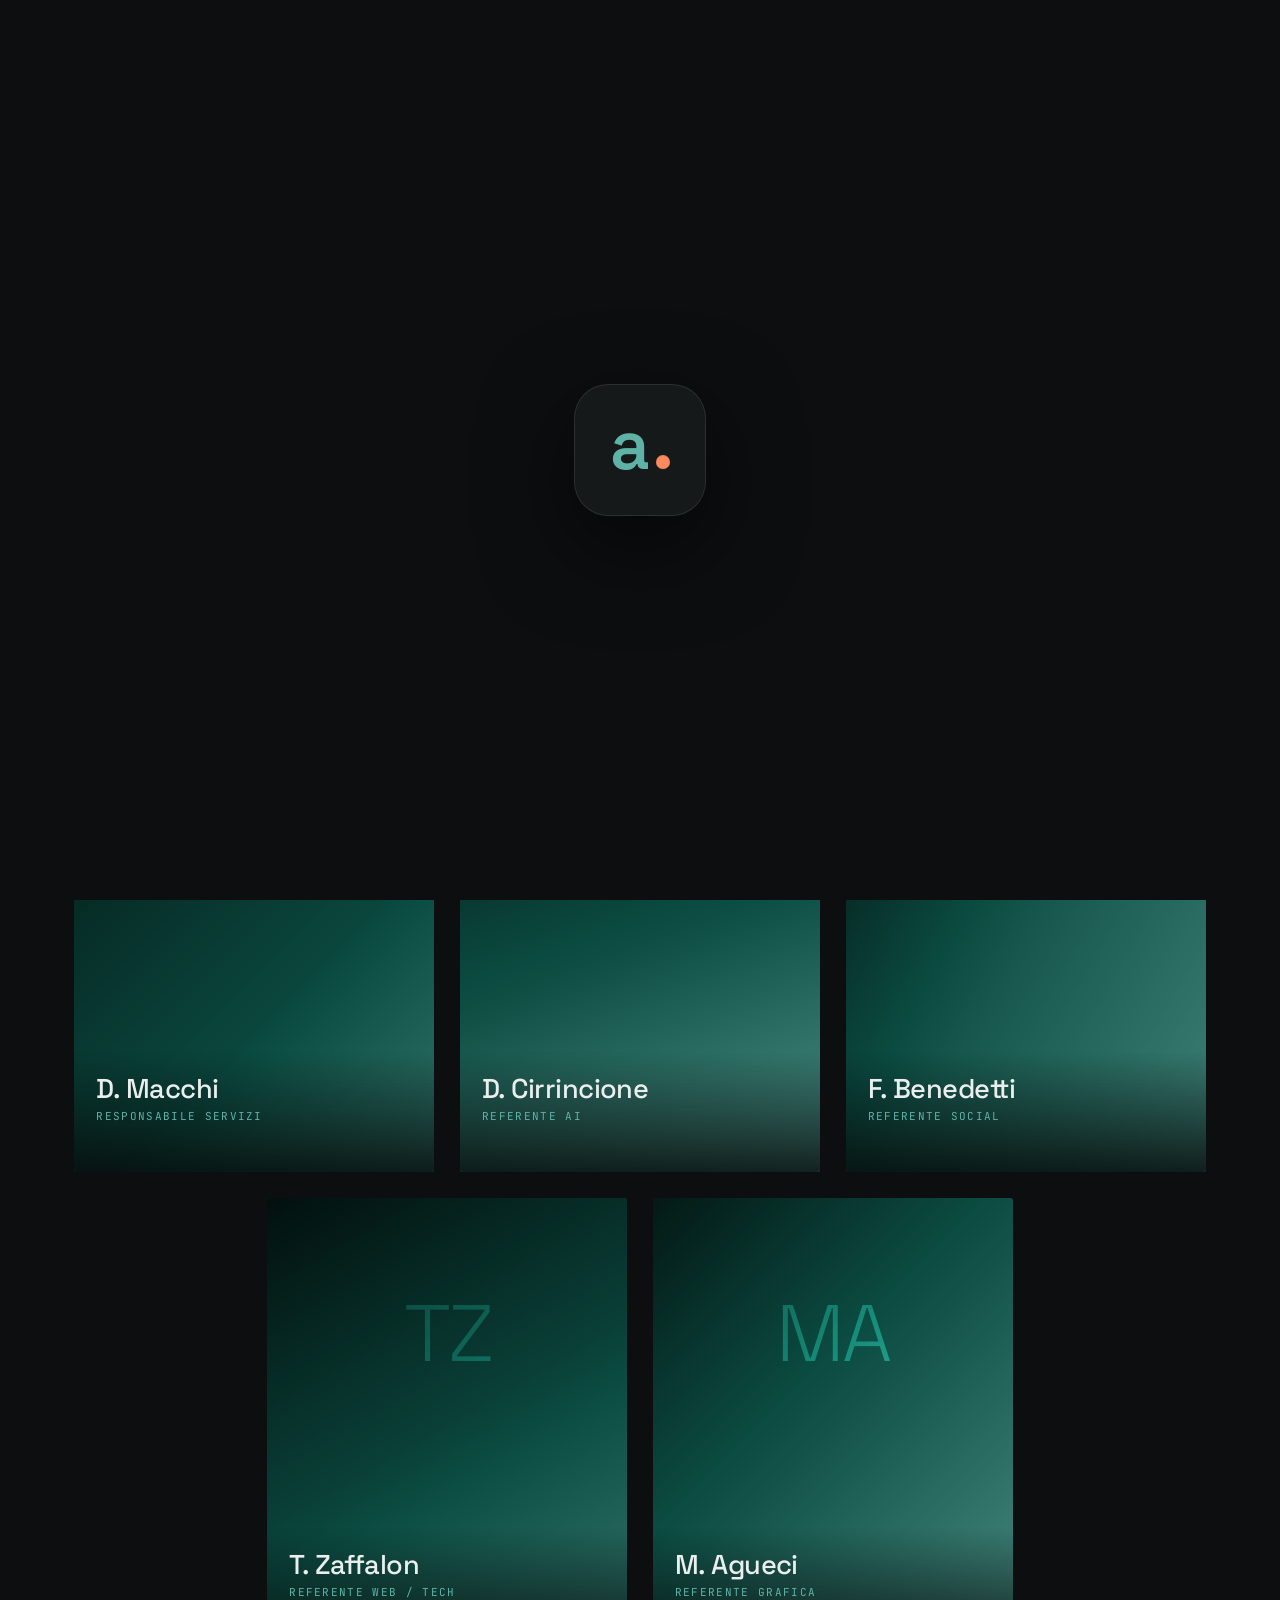
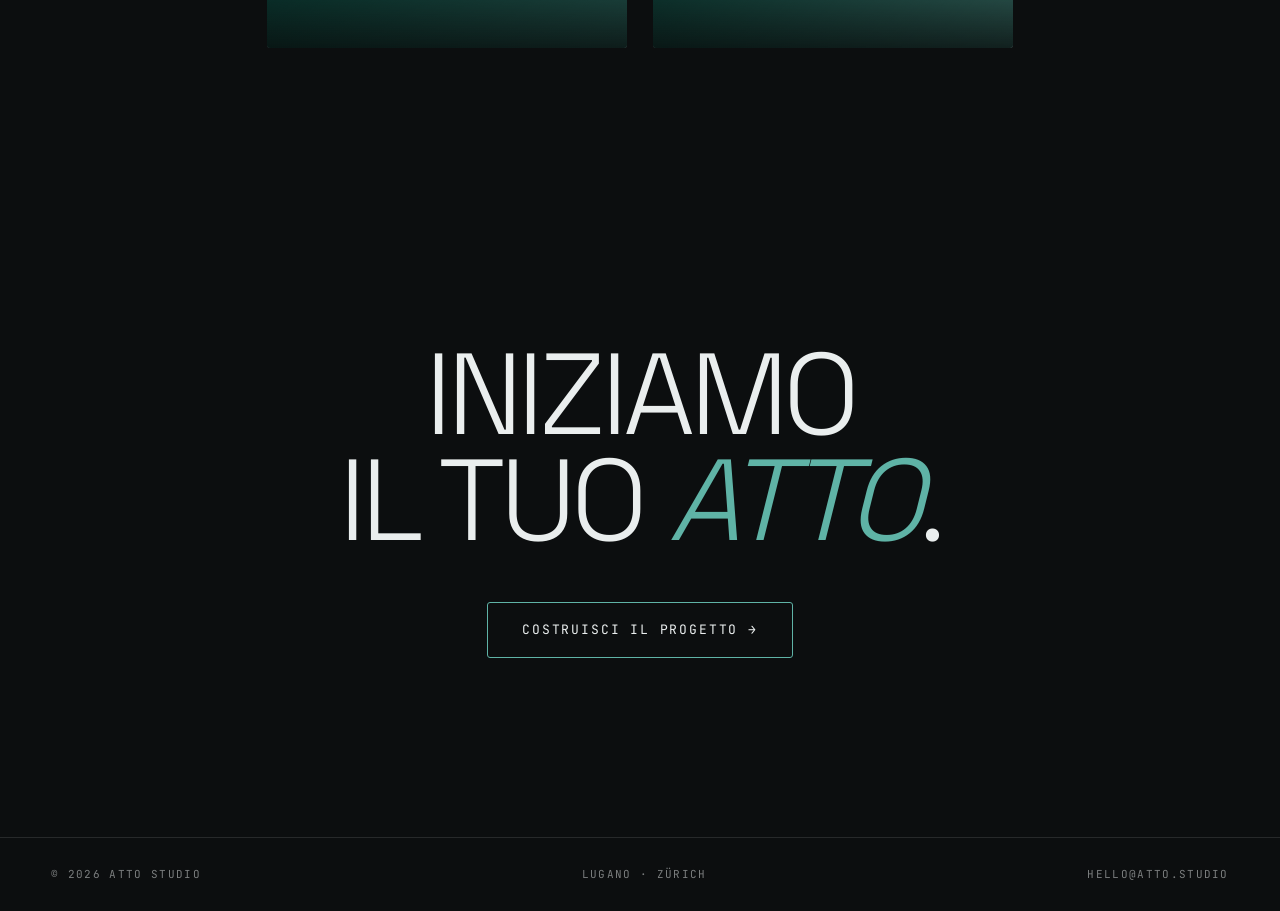
==== about.html @ 0c35d978 "atto." ====
<!DOCTYPE html>
<html lang="it">
<head>
<meta charset="UTF-8" />
<meta name="viewport" content="width=device-width, initial-scale=1.0" />
<title>Atto — Studio</title>
<meta name="description" content="Un piccolo collettivo creativo in Svizzera. Conosci il team." />
<link rel="preconnect" href="https://fonts.googleapis.com" />
<link rel="preconnect" href="https://fonts.gstatic.com" crossorigin />
<link href="https://fonts.googleapis.com/css2?family=Space+Grotesk:wght@300..700&family=JetBrains+Mono:wght@400;500&display=swap" rel="stylesheet" />
<link rel="icon" type="image/svg+xml" href="favicon.svg" />
<link rel="apple-touch-icon" href="favicon.svg" />
<meta property="og:type" content="website" />
<meta property="og:site_name" content="Atto" />
<meta property="og:locale" content="it_CH" />
<meta property="og:title" content="Atto — Studio" />
<meta property="og:description" content="Un piccolo collettivo creativo in Svizzera. Conosci il team." />
<meta property="og:image" content="og-cover.jpg" />
<meta name="twitter:card" content="summary_large_image" />
<meta name="twitter:title" content="Atto — Studio" />
<meta name="twitter:description" content="Un piccolo collettivo creativo in Svizzera. Conosci il team." />
<meta name="twitter:image" content="og-cover.jpg" />
<link rel="stylesheet" href="style.css" />
</head>
<body data-bg="orbs">
<canvas id="aurora"></canvas>
<div class="veil"></div>
<div id="cursor"></div>
<div id="cursorDot"></div>

<div class="overlay" id="overlay" aria-hidden="true">
  <button class="overlay__close" id="menuClose" type="button" aria-label="Chiudi menu"></button>
  <nav class="overlay__nav">
    <a href="index.html" data-hot><span><i class="overlay__num">01</i><span data-i18n="cc.nav.home">Home</span></span></a>
    <a href="work.html" data-hot><span><i class="overlay__num">02</i><span data-i18n="nav.work">Lavori</span></span></a>
    <a href="about.html" aria-current="page" data-hot><span><i class="overlay__num">03</i><span data-i18n="cc.nav.studio">Studio</span></span></a>
    <a href="contact.html" data-hot><span><i class="overlay__num">04</i><span data-i18n="nav.contact">Contatti</span></span></a>
  </nav>
  <a class="overlay__start" href="start.html" data-hot>
    <span class="overlay__start__txt"><i class="overlay__start__k" data-i18n="nav.start">Inizia</i><i class="overlay__start__d" data-i18n="cc.lead.build">Costruisci il progetto</i></span>
    <span class="overlay__start__arrow" aria-hidden="true">→</span>
  </a>
  <div class="overlay__foot">
    <div class="overlay__meta"><span>hello@atto.studio</span><span>Lugano · Zürich</span><span>© <span id="year"></span> Atto</span></div>
    <div class="overlay__lang" role="group" aria-label="Language">
      <button type="button" data-lang="it">IT</button>
      <button type="button" data-lang="en">EN</button>
      <button type="button" data-lang="de">DE</button>
      <button type="button" data-lang="fr">FR</button>
    </div>
  </div>
</div>

<div class="wrap">
  <header class="bar">
    <a href="index.html" class="brand">atto<i></i></a>
    <div class="bar__right">
      <div class="bar__lang" role="group" aria-label="Language">
        <button type="button" data-lang="it">IT</button><button type="button" data-lang="en">EN</button><button type="button" data-lang="de">DE</button><button type="button" data-lang="fr">FR</button>
      </div>
      <a class="bar__cta" href="start.html" data-hot><span data-i18n="nav.start">Inizia</span></a>
      <button class="menu-btn" id="menuBtn" data-hot aria-label="Apri menu" aria-controls="overlay" aria-expanded="false"><span></span><span></span></button>
    </div>
  </header>

  <section class="phero">
    <p class="phero__tag"><span data-i18n="cc.about.tag">Lo studio</span></p>
    <h1 class="phero__title" data-i18n-html="cc.about.title"></h1>
    <p class="phero__sub" data-i18n="about.body"></p>
  </section>

  <section class="team" id="teamGrid"></section>

  <section class="cta">
    <h2><span data-i18n="cc.cta.1">Iniziamo</span><br><span data-i18n-html="cc.cta.2"></span></h2>
    <a class="cta__btn" href="start.html" data-hot><span data-i18n="cc.cta.btn">Costruisci il progetto →</span></a>
  </section>

  <footer class="foot">
    <span>© <span id="year"></span> Atto Studio</span>
    <span>Lugano · Zürich</span>
    <span>hello@atto.studio</span>
  </footer>
</div>

<script src="js/data.js"></script>
<script src="js/i18n.js"></script>
<script src="app.js"></script>
</body>
</html>
---- style.css ----
/* ===================================================================
   ATTO — concept shared stylesheet (motion direction, multi-page)
   Dark warm near-black + light pink brand. Used by every concept page.
   =================================================================== */
:root{
  --bg:#0c0e0f;            /* cool near-black */
  --ink:#EAEEEE;           /* cool off-white */
  --muted:rgba(234,238,238,.50);
  --line:rgba(234,238,238,.12);
  --pink:#5FB3A6;          /* refined petrol/teal accent (signature "Atto Green") */
  --pink-deep:#2F7E72;
  --pink-soft:rgba(95,179,166,.13);
  --spark:#FF8A5E;         /* warm "live/action" spark — used sparingly */
  --spark-soft:rgba(255,138,94,.16);
  --ff:"Space Grotesk",system-ui,sans-serif;
  --mono:"JetBrains Mono",ui-monospace,monospace;
  --ease:cubic-bezier(.16,1,.3,1);
}
*{margin:0;padding:0;box-sizing:border-box}
html{scroll-behavior:smooth}
/* hide the browser scrollbar across the whole site (scroll still works) */
html{scrollbar-width:none;-ms-overflow-style:none}
html::-webkit-scrollbar,body::-webkit-scrollbar{width:0;height:0;display:none}
body{
  background:var(--bg);color:var(--ink);font-family:var(--ff);
  /* clip (not hidden): hidden forces overflow-y:auto, which makes body the
     scroll container and silently breaks scroll-snap on html. */
  overflow-x:clip;line-height:1.1;
  -webkit-font-smoothing:antialiased;cursor:none;
}
a{color:inherit;text-decoration:none}
@media (pointer:coarse){body{cursor:auto}}
.hidden{display:none!important}

/* ---- signature interactive background canvas ---- */
#aurora{position:fixed;inset:0;z-index:0;width:100%;height:100%;
  filter:saturate(122%);opacity:.92}
.veil{position:fixed;inset:0;z-index:1;pointer-events:none;
  background:radial-gradient(120% 90% at 50% 40%,transparent 40%,rgba(12,14,15,.55) 100%)}
body::after{content:"";position:fixed;inset:0;z-index:2;pointer-events:none;
  opacity:.05;mix-blend-mode:overlay;
  background-image:url("data:image/svg+xml,%3Csvg xmlns='http://www.w3.org/2000/svg' width='160' height='160'%3E%3Cfilter id='n'%3E%3CfeTurbulence type='fractalNoise' baseFrequency='.9' numOctaves='2'/%3E%3C/filter%3E%3Crect width='100%25' height='100%25' filter='url(%23n)'/%3E%3C/svg%3E")}

/* ---- gooey custom cursor ---- */
#cursor{position:fixed;top:0;left:0;z-index:90;pointer-events:none;
  width:14px;height:14px;margin:-7px 0 0 -7px;border-radius:50%;
  background:var(--pink);mix-blend-mode:screen;
  transition:width .35s var(--ease),height .35s var(--ease),background .35s,opacity .3s}
#cursor.is-hot{width:64px;height:64px;margin:-32px 0 0 -32px;background:var(--pink-soft);
  border:1px solid var(--pink)}
#cursorDot{position:fixed;top:0;left:0;z-index:91;pointer-events:none;
  width:5px;height:5px;margin:-2.5px 0 0 -2.5px;border-radius:50%;background:var(--ink)}
@media (pointer:coarse){#cursor,#cursorDot{display:none}}

/* ---- shell ---- */
.wrap{position:relative;z-index:3}
.bar{position:fixed;top:0;left:0;right:0;z-index:70;display:flex;
  justify-content:space-between;align-items:center;
  padding:22px clamp(20px,4vw,52px)}
.brand{font-weight:600;letter-spacing:-.04em;font-size:20px;display:flex;align-items:flex-end;gap:0;color:var(--ink)}
.brand i{width:7px;height:7px;margin-left:4px;margin-bottom:4px;border-radius:50%;background:var(--spark);display:inline-block;
  box-shadow:0 0 0 0 var(--spark-soft);animation:pulse 2.4s var(--ease) infinite}
@keyframes pulse{0%,100%{transform:scale(1);opacity:1;box-shadow:0 0 0 0 var(--spark-soft)}50%{transform:scale(1.5);opacity:.65;box-shadow:0 0 0 6px transparent}}
/* ---- header right cluster (lang + start CTA + menu) ---- */
.bar__right{display:flex;align-items:center;gap:clamp(12px,2vw,22px)}
.bar__lang{display:flex;gap:2px;font-family:var(--mono);font-size:11px;letter-spacing:.06em}
.bar__lang button{cursor:none;border:0;background:none;color:var(--muted);padding:4px 5px;transition:color .3s var(--ease)}
.bar__lang button:hover{color:var(--ink)}
.bar__lang button[aria-current="true"]{color:var(--pink)}
.bar__cta{position:relative;overflow:hidden;font-family:var(--mono);font-size:12px;letter-spacing:.12em;
  text-transform:uppercase;font-weight:500;padding:11px 20px;border-radius:100px;background:var(--pink);color:#06120f;
  display:inline-flex;align-items:center;gap:8px;cursor:none;animation:ctaGlow 2.8s var(--ease) infinite}
.bar__cta::after{content:"→";transition:transform .4s var(--ease)}
.bar__cta:hover::after{transform:translateX(4px)}
.bar__cta::before{content:"";position:absolute;inset:0;
  background:linear-gradient(110deg,transparent 18%,rgba(255,255,255,.55) 50%,transparent 82%);
  transform:translateX(-130%);animation:ctaShine 3.6s var(--ease) infinite}
.bar__cta>span{position:relative;z-index:1}
@keyframes ctaGlow{0%,100%{box-shadow:0 0 0 0 rgba(95,179,166,.0)}50%{box-shadow:0 0 26px 2px rgba(95,179,166,.55)}}
@keyframes ctaShine{0%{transform:translateX(-130%)}58%,100%{transform:translateX(230%)}}
body.nav-open .bar__lang,body.nav-open .bar__cta{opacity:0;pointer-events:none;transition:opacity .3s var(--ease)}
@media(max-width:600px){.bar__lang{display:none}.bar__cta{padding:9px 15px;font-size:11px}}

/* ---- menu button (hamburger → X) ---- */
.menu-btn{position:relative;width:46px;height:16px;border:0;background:none;padding:0;cursor:none;
  display:flex;flex-direction:column;justify-content:space-between}
.menu-btn span{display:block;height:1.6px;background:var(--ink);
  transition:transform .55s var(--ease),width .55s var(--ease)}
.menu-btn span:nth-child(1){width:100%}
.menu-btn span:nth-child(2){width:62%;align-self:flex-end}
body.nav-open .menu-btn span:nth-child(1){transform:translateY(7.2px) rotate(45deg)}
body.nav-open .menu-btn span:nth-child(2){width:100%;transform:translateY(-7.2px) rotate(-45deg)}

/* ---- fullscreen overlay menu ---- */
.overlay{position:fixed;inset:0;z-index:60;pointer-events:none;
  background:rgba(10,9,11,.86);backdrop-filter:blur(22px) saturate(135%);
  -webkit-backdrop-filter:blur(22px) saturate(135%);
  display:flex;flex-direction:column;justify-content:center;
  padding:0 clamp(20px,6vw,92px);
  clip-path:circle(0% at calc(100% - 52px) 38px);
  transition:clip-path .85s var(--ease)}
body.nav-open .overlay{clip-path:circle(150% at calc(100% - 52px) 38px);pointer-events:auto}
/* close X (croce) top-right */
.overlay__close{position:absolute;top:30px;right:clamp(20px,4vw,52px);z-index:5;
  width:54px;height:54px;border-radius:50%;border:1px solid var(--line);background:none;
  cursor:none;display:flex;align-items:center;justify-content:center;
  opacity:0;transform:scale(.6) rotate(-40deg);
  transition:opacity .5s .25s var(--ease),transform .6s .25s var(--ease),border-color .35s,background .35s}
body.nav-open .overlay__close{opacity:1;transform:none}
.overlay__close:hover{border-color:var(--pink);background:var(--pink-soft)}
.overlay__close::before,.overlay__close::after{content:"";position:absolute;width:20px;height:1.6px;
  background:var(--ink);transition:background .35s}
.overlay__close::before{transform:rotate(45deg)}
.overlay__close::after{transform:rotate(-45deg)}
.overlay__close:hover::before,.overlay__close:hover::after{background:var(--pink)}
.overlay__nav{display:flex;flex-direction:column;gap:clamp(2px,1vw,8px)}
.overlay__nav a{position:relative;display:block;width:max-content;overflow:hidden;
  font-weight:300;letter-spacing:-.045em;line-height:1.04;text-transform:uppercase;
  font-size:clamp(2.2rem,8vw,6rem)}
.overlay__nav a>span{display:inline-block;transform:translateY(112%);
  transition:transform .7s var(--ease),color .35s var(--ease)}
body.nav-open .overlay__nav a>span{transform:translateY(0)}
.overlay__nav a:nth-child(1)>span{transition-delay:.14s}
.overlay__nav a:nth-child(2)>span{transition-delay:.20s}
.overlay__nav a:nth-child(3)>span{transition-delay:.26s}
.overlay__nav a:nth-child(4)>span{transition-delay:.32s}
.overlay__nav a:nth-child(5)>span{transition-delay:.38s}
.overlay__nav a::after{content:"";position:absolute;left:0;bottom:.14em;height:3px;width:0;
  background:var(--pink);transition:width .5s var(--ease)}
.overlay__nav a:hover>span,.overlay__nav a[aria-current="page"]>span{color:var(--pink)}
.overlay__nav a:hover::after,.overlay__nav a[aria-current="page"]::after{width:100%}
/* start CTA set apart from the nav column — framed, spark-accented box */
.overlay__start{display:inline-flex;align-items:center;justify-content:space-between;gap:clamp(24px,5vw,64px);
  width:max-content;max-width:min(440px,82vw);margin-top:clamp(28px,4.5vw,52px);
  padding:clamp(15px,1.9vw,21px) clamp(20px,2.6vw,30px);
  border:1px solid var(--spark);border-radius:4px;background:var(--spark-soft);cursor:none;
  opacity:0;transform:translateY(16px);
  transition:opacity .6s .46s var(--ease),transform .6s .46s var(--ease),background .35s var(--ease),box-shadow .35s var(--ease)}
body.nav-open .overlay__start{opacity:1;transform:none}
.overlay__start:hover{background:var(--spark);box-shadow:0 16px 42px rgba(255,138,94,.32)}
.overlay__start__txt{display:flex;flex-direction:column;gap:5px;text-align:left}
.overlay__start__k{font-style:normal;font-family:var(--mono);font-size:clamp(1.15rem,2.6vw,1.6rem);
  font-weight:600;letter-spacing:.05em;text-transform:uppercase;color:var(--spark);transition:color .35s var(--ease)}
.overlay__start__d{font-style:normal;font-family:var(--mono);font-size:11px;letter-spacing:.14em;
  text-transform:uppercase;color:var(--muted);transition:color .35s var(--ease)}
.overlay__start__arrow{font-size:clamp(1.5rem,3.2vw,2.1rem);line-height:1;color:var(--spark);transition:color .35s var(--ease),transform .4s var(--ease)}
.overlay__start:hover .overlay__start__k,.overlay__start:hover .overlay__start__d,.overlay__start:hover .overlay__start__arrow{color:#0c0e0f}
.overlay__start:hover .overlay__start__arrow{transform:translateX(7px)}
.overlay__num{font-family:var(--mono);font-size:11px;letter-spacing:.16em;color:var(--pink);
  vertical-align:super;margin-right:.4em}
.overlay__foot{position:absolute;bottom:34px;left:clamp(20px,6vw,92px);right:clamp(20px,6vw,92px);
  display:flex;justify-content:space-between;align-items:flex-end;flex-wrap:wrap;gap:18px;
  opacity:0;transition:opacity .5s .35s var(--ease)}
body.nav-open .overlay__foot{opacity:1}
.overlay__meta{display:flex;gap:22px;flex-wrap:wrap;
  font-family:var(--mono);font-size:11px;letter-spacing:.14em;text-transform:uppercase;color:var(--muted)}
/* language switcher */
.overlay__lang{display:flex;gap:6px;font-family:var(--mono);font-size:12px;letter-spacing:.08em}
.overlay__lang button{cursor:none;border:1px solid var(--line);background:none;color:var(--muted);
  padding:8px 12px;border-radius:999px;text-transform:uppercase;
  transition:color .3s,border-color .3s,background .3s}
.overlay__lang button:hover{color:var(--ink);border-color:var(--pink)}
.overlay__lang button[aria-current="true"]{color:#06120f;background:var(--pink);border-color:var(--pink)}

/* ---- buttons ---- */
.btn{position:relative;overflow:hidden;display:inline-flex;align-items:center;gap:10px;cursor:none;
  padding:16px 28px;border-radius:999px;border:1px solid var(--pink);
  font-family:var(--mono);font-size:12px;letter-spacing:.14em;text-transform:uppercase}
.btn span{position:relative;z-index:2;transition:color .4s var(--ease)}
.btn::before{content:"";position:absolute;inset:0;background:var(--pink);
  transform:translateY(101%);transition:transform .5s var(--ease)}
.btn:hover::before{transform:translateY(0)}
.btn--fill{background:var(--pink);color:#06120f}
.btn--fill span{color:#06120f}
.btn--fill::before{background:#0c0e0f}
.btn--fill:hover span{color:var(--ink)}
.btn--ghost{color:var(--ink)}
.btn--ghost:hover span{color:#06120f}

/* ---- shared section tag + reveal ---- */
.tag{display:inline-block;font-family:var(--mono);font-size:12px;letter-spacing:.16em;
  text-transform:uppercase;color:var(--pink);margin-bottom:20px}
.reveal{opacity:0;transform:translateY(34px);
  transition:opacity .9s var(--ease),transform .9s var(--ease)}
.reveal.in{opacity:1;transform:none}

/* =====================  HOME  ===================== */
/* LEAD (minimal centred hero w/ floating photos) */
.lead{min-height:100svh;display:flex;flex-direction:column;align-items:center;justify-content:center;
  text-align:center;padding:0 24px;position:relative;overflow:hidden}
.lead__photos{position:absolute;inset:0;z-index:0;pointer-events:none}
.ph{position:absolute;left:var(--x);top:var(--y);width:var(--w);aspect-ratio:3/4;
  transform:translate(-50%,-50%) rotate(var(--r));border-radius:7px;overflow:hidden;
  background-size:cover;background-position:center;
  filter:grayscale(1) brightness(.92) contrast(1.02);
  box-shadow:0 36px 90px rgba(0,0,0,.55);will-change:transform;
  opacity:0;animation:phIn 1.3s var(--ease) var(--d,.2s) forwards}
.ph::after{content:"";position:absolute;inset:0;mix-blend-mode:color;
  background:linear-gradient(140deg,var(--pink-deep),var(--pink));opacity:.55}
.ph::before{content:"";position:absolute;inset:0;z-index:1;
  background:linear-gradient(to top,rgba(6,9,9,.5),transparent 60%)}
@keyframes phIn{to{opacity:1}}
.lead__inner{position:relative;z-index:2;display:flex;flex-direction:column;align-items:center}
.lead__mark{font-weight:300;letter-spacing:-.06em;line-height:.84;text-transform:lowercase;
  font-size:clamp(5rem,24vw,22rem);animation:leadIn 1.2s var(--ease) both}
.lead__mark .dot{color:var(--spark)}
.lead__tag{margin-top:20px;max-width:32ch;color:var(--muted);font-weight:300;line-height:1.5;
  font-size:clamp(1rem,1.8vw,1.3rem);animation:fadeUp 1s var(--ease) .3s both}
.lead__tag b{color:var(--ink);font-weight:500}
.lead__btns{display:flex;flex-wrap:wrap;gap:14px;justify-content:center;margin-top:40px;
  animation:fadeUp 1s var(--ease) .46s both}
.lead__cue{position:absolute;bottom:30px;left:50%;width:1px;height:46px;background:var(--line);
  overflow:hidden;transform:translateX(-50%);z-index:2;animation:fadeUp 1s var(--ease) .7s both}
.lead__cue::after{content:"";position:absolute;inset:0;background:var(--pink);
  animation:cue 2.2s var(--ease) infinite}
@keyframes cue{0%{transform:translateY(-100%)}60%,100%{transform:translateY(100%)}}
@keyframes leadIn{from{opacity:0;transform:translateY(26px) scale(.95);filter:blur(10px)}
  to{opacity:1;transform:none;filter:none}}
@keyframes fadeUp{from{opacity:0;transform:translateY(22px)}to{opacity:1;transform:none}}
@media(max-width:680px){.lead__photos .ph:nth-child(n+4){display:none}
  .ph{opacity:.55;filter:grayscale(1) brightness(.5)}}

/* MANIFESTO (kinetic title section) */
.hero{min-height:100svh;display:flex;flex-direction:column;justify-content:center;
  padding:0 clamp(20px,4vw,52px);position:relative}
.hero__title{font-weight:300;letter-spacing:-.045em;line-height:.84;
  font-size:clamp(3.4rem,15.5vw,15rem);text-transform:uppercase}
.hero__title .ln{display:block;overflow:hidden;padding:.04em 0}
.hero__title .word{display:inline-block;transform:translateY(114%);
  animation:rise2 1.1s var(--ease) forwards;will-change:transform}
.hero__title .ln:nth-child(2) .word{animation-delay:.12s}
.hero__title .ln:nth-child(3) .word{animation-delay:.24s}
@keyframes rise2{to{transform:translateY(0)}}
.hero__title .ch{display:inline-block;--f:0;
  color:rgba(244,236,239,var(--f));
  -webkit-text-stroke-width:calc(1.7px - var(--f)*1.5px);
  -webkit-text-stroke-color:var(--ink);
  font-variation-settings:"wght" calc(300 + var(--f)*400);
  transform:translateY(calc(var(--f)*-12px)) scaleY(calc(1 + var(--f)*.16));
  transform-origin:bottom;
  transition:color .3s var(--ease),-webkit-text-stroke-width .3s var(--ease),
    font-variation-settings .3s var(--ease),transform .3s var(--ease)}
.hero__title .ch--accent{font-style:italic;color:var(--pink);
  -webkit-text-stroke-width:0;text-shadow:0 0 38px rgba(95,179,166,.45)}
.hero__sub{margin-top:38px;max-width:46ch;font-size:clamp(1rem,1.5vw,1.25rem);
  line-height:1.5;color:var(--muted);font-weight:300;
  animation:rise 1s var(--ease) .55s both}
.hero__sub b{color:var(--ink);font-weight:500}
@keyframes rise{from{opacity:0;transform:translateY(110%)}to{opacity:1;transform:translateY(0)}}

/* velocity marquee */
.strip{border-top:1px solid var(--line);border-bottom:1px solid var(--line);
  padding:26px 0;overflow:hidden;white-space:nowrap;position:relative;z-index:3}
.strip__track{display:inline-flex;gap:50px;font-weight:400;letter-spacing:-.03em;
  font-size:clamp(2rem,6vw,5rem);text-transform:uppercase;will-change:transform}
.strip__track span{display:inline-flex;align-items:center;gap:50px;color:var(--muted)}
.strip__track b{color:var(--ink);font-weight:500}
.strip__track em{color:var(--pink);font-style:normal}
.strip__track .dot{width:14px;height:14px;border-radius:50%;background:var(--pink)}

/* services list */
.svc{padding:clamp(70px,11vw,140px) clamp(20px,4vw,52px)}
.svc__head h2{font-weight:300;letter-spacing:-.04em;line-height:.96;
  font-size:clamp(2rem,5.5vw,4.4rem);margin-bottom:50px}
.svc__head h2 em{font-style:italic;color:var(--pink)}
.svc__list{list-style:none}
.svc__row{position:relative;display:grid;grid-template-columns:58px 1fr auto;align-items:baseline;
  gap:24px;padding:26px 4px;border-top:1px solid var(--line);overflow:hidden;
  transition:padding-left .5s var(--ease)}
.svc__list .svc__row:last-child{border-bottom:1px solid var(--line)}
.svc__row::before{content:"";position:absolute;inset:0;width:0;background:var(--pink-soft);
  transition:width .5s var(--ease);z-index:-1}
.svc__row:hover{padding-left:24px}
.svc__row:hover::before{width:100%}
.svc__no{font-family:var(--mono);font-size:12px;color:var(--muted)}
.svc__name{font-weight:400;letter-spacing:-.02em;font-size:clamp(1.3rem,3vw,2.2rem);
  transition:color .4s var(--ease)}
.svc__row:hover .svc__name{color:var(--pink)}
.svc__desc{font-family:var(--mono);font-size:12px;letter-spacing:.04em;color:var(--muted);
  text-align:right;max-width:26ch}

/* studio note */
.studio{padding:clamp(60px,9vw,120px) clamp(20px,4vw,52px);
  display:grid;grid-template-columns:1.2fr 1fr;gap:clamp(28px,5vw,90px);align-items:center}
.studio__txt p{font-weight:300;letter-spacing:-.02em;line-height:1.3;
  font-size:clamp(1.5rem,3.4vw,2.6rem)}
.studio__txt p em{font-style:italic;color:var(--pink)}
.studio__meta{font-family:var(--mono);font-size:12px;letter-spacing:.08em;text-transform:uppercase;
  color:var(--muted);display:flex;flex-direction:column;gap:0}
.studio__meta div{display:flex;justify-content:space-between;gap:16px;
  border-bottom:1px solid var(--line);padding:14px 0}
.studio__meta div:first-child{border-top:1px solid var(--line)}
.studio__meta b{color:var(--ink);font-weight:500}
@media(max-width:760px){.studio{grid-template-columns:1fr}
  .svc__row{grid-template-columns:36px 1fr;gap:14px}.svc__desc{display:none}}

/* CTA + footer */
.cta{padding:clamp(90px,14vw,180px) clamp(20px,4vw,52px);text-align:center;position:relative;z-index:3}
.cta h2{font-weight:300;letter-spacing:-.045em;line-height:.92;
  font-size:clamp(2.6rem,9vw,8rem);text-transform:uppercase}
.cta h2 em{font-style:italic;color:var(--pink)}
.cta__btn{display:inline-flex;align-items:center;gap:16px;margin-top:48px;
  padding:20px 34px;border-radius:999px;border:1px solid var(--pink);
  font-family:var(--mono);font-size:13px;letter-spacing:.14em;text-transform:uppercase;
  position:relative;overflow:hidden;color:var(--ink)}
.cta__btn span{position:relative;z-index:2;transition:color .4s var(--ease)}
.cta__btn::before{content:"";position:absolute;inset:0;background:var(--pink);
  transform:translateY(101%);transition:transform .5s var(--ease)}
.cta__btn:hover::before{transform:translateY(0)}
.cta__btn:hover span{color:#06120f}
.foot{display:flex;justify-content:space-between;flex-wrap:wrap;gap:14px;
  padding:30px clamp(20px,4vw,52px);border-top:1px solid var(--line);
  font-family:var(--mono);font-size:11px;letter-spacing:.12em;text-transform:uppercase;color:var(--muted);position:relative;z-index:3}

/* =====================  INNER PAGE HERO  ===================== */
.phero{min-height:78svh;display:flex;flex-direction:column;justify-content:center;
  padding:140px clamp(20px,4vw,52px) 70px;position:relative}
.phero__tag{font-family:var(--mono);font-size:12px;letter-spacing:.18em;text-transform:uppercase;
  color:var(--pink);margin-bottom:24px;overflow:hidden}
.phero__tag span{display:inline-block;transform:translateY(110%);animation:rise2 1s var(--ease) .1s forwards}
.phero__title{font-weight:300;letter-spacing:-.045em;line-height:.86;
  font-size:clamp(3rem,11vw,11rem);text-transform:uppercase;
  animation:fadeUp 1.1s var(--ease) .22s both}
.phero__title .ln{display:block;overflow:hidden;padding:.03em 0}
.phero__title .word{display:inline-block;transform:translateY(114%);
  animation:rise2 1.1s var(--ease) forwards}
.phero__title .ln:nth-child(2) .word{animation-delay:.12s}
.phero__title em{font-style:italic;color:var(--pink)}
.phero__sub{margin-top:36px;max-width:54ch;font-size:clamp(1rem,1.6vw,1.3rem);
  line-height:1.55;color:var(--muted);font-weight:300;animation:fadeUp 1s var(--ease) .5s both}
.phero__sub b{color:var(--ink);font-weight:500}

/* =====================  WORK GRID  ===================== */
.work{padding:20px clamp(20px,4vw,52px) clamp(60px,9vw,120px)}
.grid{display:grid;grid-template-columns:repeat(12,1fr);gap:clamp(14px,1.6vw,26px)}
.card{position:relative;overflow:hidden;border-radius:4px;display:block;
  background:#16131a;aspect-ratio:4/5;grid-column:span 4;
  transform:translateY(40px);opacity:0;transition:transform .9s var(--ease),opacity .9s var(--ease)}
.card.in{transform:none;opacity:1}
.card--wide{grid-column:span 8;aspect-ratio:16/10}
.card--tall{grid-column:span 4;aspect-ratio:3/4}
.card--half{grid-column:span 6;aspect-ratio:16/11}
.card__img{position:absolute;inset:0;background-size:cover;background-position:center;
  transform:scale(1.02);transition:transform 1.1s var(--ease),filter 1.1s var(--ease);
  filter:grayscale(1) contrast(1.05) brightness(.62)}
.card__wash{position:absolute;inset:0;mix-blend-mode:color;
  background:linear-gradient(130deg,var(--pink-deep),var(--pink));
  opacity:.85;transition:opacity 1s var(--ease)}
.card:hover .card__img{transform:scale(1.06);filter:grayscale(.1) contrast(1.06) brightness(.92)}
.card:hover .card__wash{opacity:.22}
.card__sweep{position:absolute;inset:0;background:var(--pink);
  transform:translateY(101%);transition:transform .6s var(--ease);z-index:2;mix-blend-mode:screen;opacity:.18}
.card:hover .card__sweep{transform:translateY(0)}
.card__meta{position:absolute;left:0;right:0;bottom:0;z-index:3;
  padding:22px 24px;display:flex;justify-content:space-between;align-items:flex-end;
  background:linear-gradient(transparent,rgba(6,9,9,.78))}
.card__name{font-weight:500;letter-spacing:-.02em;font-size:clamp(1.1rem,2vw,1.7rem);
  transform:translateY(8px);transition:transform .5s var(--ease)}
.card:hover .card__name{transform:translateY(0)}
.card__tag{font-family:var(--mono);font-size:11px;letter-spacing:.14em;text-transform:uppercase;
  color:var(--pink);opacity:0;transform:translateY(10px);transition:.55s var(--ease)}
.card:hover .card__tag{opacity:1;transform:translateY(0)}
.card__idx{position:absolute;top:18px;left:20px;z-index:3;font-family:var(--mono);
  font-size:12px;letter-spacing:.1em;color:var(--muted)}
.card__idx b{color:var(--spark);font-weight:600}
@media (max-width:760px){.card,.card--wide,.card--tall,.card--half{grid-column:span 12;aspect-ratio:4/5}}

/* =====================  TEAM GRID (about)  ===================== */
.team{--tgap:clamp(16px,2vw,30px);padding:20px clamp(20px,4vw,52px) clamp(60px,9vw,120px);
  display:flex;flex-wrap:wrap;justify-content:center;gap:var(--tgap)}
.mcard{position:relative;display:block;overflow:hidden;border-radius:5px;background:#16131a;
  aspect-ratio:4/5;flex:0 1 calc((100% - 2*var(--tgap))/3);max-width:360px;
  transform:translateY(40px);opacity:0;transition:transform .9s var(--ease),opacity .9s var(--ease)}
@media(max-width:860px){.mcard{flex-basis:calc((100% - var(--tgap))/2)}}
@media(max-width:540px){.mcard{flex-basis:100%;max-width:none}}
.mcard.in{transform:none;opacity:1}
.mcard__img{position:absolute;inset:0;background-size:cover;background-position:center;
  transform:scale(1.02);transition:transform 1.1s var(--ease),filter 1.1s var(--ease);
  filter:grayscale(1) contrast(1.04) brightness(.6)}
.mcard__wash{position:absolute;inset:0;mix-blend-mode:color;
  background:linear-gradient(135deg,var(--pink-deep),var(--pink));opacity:.8;transition:opacity 1s var(--ease)}
.mcard:hover .mcard__img{transform:scale(1.06);filter:grayscale(.1) brightness(.9)}
.mcard:hover .mcard__wash{opacity:.2}
.mcard__initials{position:absolute;top:0;left:0;right:0;bottom:40%;z-index:2;
  display:flex;align-items:center;justify-content:center;
  font-weight:300;font-size:clamp(3rem,7vw,5rem);letter-spacing:-.04em;color:rgba(255,255,255,.85);
  mix-blend-mode:overlay;pointer-events:none}
.mcard__meta{position:absolute;left:0;right:0;bottom:0;z-index:3;padding:22px 22px;
  background:linear-gradient(transparent,rgba(6,9,9,.82))}
.mcard__name{font-weight:500;letter-spacing:-.02em;font-size:clamp(1.2rem,2.2vw,1.7rem)}
.mcard__role{font-family:var(--mono);font-size:11px;letter-spacing:.12em;text-transform:uppercase;
  color:var(--pink);margin-top:6px;display:block}
.mcard__view{font-family:var(--mono);font-size:11px;letter-spacing:.12em;text-transform:uppercase;
  color:var(--muted);margin-top:14px;display:inline-flex;align-items:center;gap:8px;
  opacity:0;transform:translateY(8px);transition:.5s var(--ease)}
.mcard:hover .mcard__view{opacity:1;transform:none}
.mcard__view::after{content:"→";color:var(--pink)}

/* =====================  MEMBER PAGE  ===================== */
.mhero{padding:140px clamp(20px,4vw,52px) 60px;
  display:grid;grid-template-columns:.85fr 1.15fr;gap:clamp(28px,5vw,80px);align-items:center}
.mhero__plate{position:relative;border-radius:6px;overflow:hidden;aspect-ratio:4/5;background:#16131a;
  animation:leadIn 1.1s var(--ease) both}
.mhero__plate .mcard__img{filter:grayscale(.2) contrast(1.04) brightness(.85)}
.mhero__plate .mcard__wash{opacity:.45}
.mhero__plate .mcard__initials{font-size:clamp(4rem,10vw,8rem);bottom:0}
.mhero__body{animation:fadeUp 1s var(--ease) .25s both}
.mhero__role{font-family:var(--mono);font-size:12px;letter-spacing:.16em;text-transform:uppercase;color:var(--pink)}
.mhero__name{font-weight:300;letter-spacing:-.045em;line-height:.9;text-transform:uppercase;
  font-size:clamp(2.6rem,8vw,6.5rem);margin:18px 0 26px}
.mhero__intro{max-width:46ch;color:var(--muted);font-weight:300;line-height:1.55;
  font-size:clamp(1rem,1.5vw,1.2rem);margin-bottom:34px}
.mback{margin-top:6px}
@media(max-width:760px){.mhero{grid-template-columns:1fr}}

/* =====================  CONTACT FORM  ===================== */
.cwrap{padding:20px clamp(20px,4vw,52px) clamp(70px,10vw,130px);
  display:grid;grid-template-columns:1.3fr .7fr;gap:clamp(28px,5vw,80px);align-items:start}
.cform{display:flex;flex-direction:column;gap:22px}
.field{display:flex;flex-direction:column;gap:9px}
.field-row{display:grid;grid-template-columns:1fr 1fr;gap:22px}
.field label{font-family:var(--mono);font-size:11px;letter-spacing:.12em;text-transform:uppercase;color:var(--muted)}
.field input,.field textarea,.field select{
  background:rgba(255,255,255,.03);border:1px solid var(--line);border-radius:4px;
  color:var(--ink);font-family:var(--ff);font-size:1rem;padding:15px 16px;cursor:none;
  transition:border-color .35s,background .35s}
.field textarea{min-height:130px;resize:vertical}
.field input:focus,.field textarea:focus,.field select:focus{
  outline:none;border-color:var(--pink);background:var(--pink-soft)}
.field select{appearance:none;background-image:linear-gradient(45deg,transparent 50%,var(--pink) 50%),linear-gradient(135deg,var(--pink) 50%,transparent 50%);
  background-position:calc(100% - 20px) center,calc(100% - 14px) center;background-size:6px 6px,6px 6px;background-repeat:no-repeat}
.check{display:flex;align-items:flex-start;gap:12px;font-size:.95rem;color:var(--muted);cursor:none}
.check input{width:18px;height:18px;accent-color:var(--pink);cursor:none;margin-top:2px}
.cform .btn{justify-content:center;margin-top:8px}
.form-status{font-family:var(--mono);font-size:12px;letter-spacing:.06em;color:var(--pink);min-height:1em}
.caside{font-family:var(--mono)}
.caside h3{font-family:var(--ff);font-weight:400;font-size:1.4rem;letter-spacing:-.02em;margin-bottom:24px}
.cinfo__row{display:flex;flex-direction:column;gap:4px;padding:18px 0;border-top:1px solid var(--line)}
.cinfo__row:last-child{border-bottom:1px solid var(--line)}
.cinfo__label{font-size:11px;letter-spacing:.12em;text-transform:uppercase;color:var(--muted)}
.cinfo__value{font-family:var(--ff);font-size:1.05rem;color:var(--ink)}
a.cinfo__row:hover .cinfo__value{color:var(--pink)}
@media(max-width:760px){.cwrap{grid-template-columns:1fr}.field-row{grid-template-columns:1fr}}

/* =====================  WIZARD (start)  ===================== */
.funnel{min-height:100svh;display:flex;flex-direction:column;justify-content:center;
  padding:120px clamp(20px,4vw,52px) 60px;position:relative}
.funnel__head{display:flex;justify-content:space-between;align-items:flex-end;gap:24px;
  flex-wrap:wrap;margin-bottom:clamp(30px,5vw,60px)}
.funnel__head .kicker{font-family:var(--mono);font-size:12px;letter-spacing:.16em;
  text-transform:uppercase;color:var(--pink);margin-bottom:12px;display:block}
.funnel__head .h2{font-weight:300;letter-spacing:-.03em;font-size:clamp(1.8rem,4vw,3rem)}
.flow-progress{min-width:200px}
.flow-progress__label{font-family:var(--mono);font-size:11px;letter-spacing:.1em;
  text-transform:uppercase;color:var(--muted);display:block;margin-bottom:10px}
.flow-progress__track{height:2px;background:var(--line);border-radius:2px;overflow:hidden}
.flow-progress__fill{height:100%;width:16%;background:var(--pink);transition:width .6s var(--ease)}
.flow-step{display:none;animation:fadeUp .6s var(--ease) both}
.flow-step.active{display:block}
.flow-step__head{margin-bottom:34px}
.flow-step__num{font-family:var(--mono);font-size:12px;letter-spacing:.16em;color:var(--pink)}
.flow-step__head .h3{font-weight:300;letter-spacing:-.03em;line-height:1;
  font-size:clamp(2rem,6vw,4rem);text-transform:uppercase;margin:14px 0 8px}
.flow-step__hint{color:var(--muted);font-weight:300;max-width:48ch;line-height:1.5}
.flow-nav{display:flex;gap:14px;flex-wrap:wrap;margin-top:40px}

/* choices */
.choice-grid{display:flex;flex-wrap:wrap;gap:clamp(12px,1.4vw,20px);justify-content:center}
.choice{--c:var(--sector,var(--pink));position:relative;cursor:none;text-align:left;
  background:rgba(255,255,255,.025);border:1px solid var(--line);border-radius:6px;
  padding:26px;display:flex;flex-direction:column;gap:10px;overflow:hidden;
  flex:1 1 calc((100% - (var(--cols,3) - 1) * clamp(12px,1.4vw,20px)) / var(--cols,3));
  min-width:220px;color:var(--ink);
  transition:border-color .4s var(--ease),transform .4s var(--ease),background .4s}
.choice::before{content:"";position:absolute;inset:0;width:0;background:var(--pink-soft);
  transition:width .5s var(--ease);z-index:0}
.choice:hover{transform:translateY(-3px);border-color:var(--c)}
.choice:hover::before{width:100%}
.choice[aria-pressed="true"]{border-color:var(--c);background:var(--pink-soft)}
.choice>*{position:relative;z-index:1}
.choice__icon{width:34px;height:34px;color:var(--c)}
.choice__icon svg{width:100%;height:100%}
.choice__title{font-weight:500;letter-spacing:-.02em;font-size:1.25rem}
.choice__desc{font-family:var(--mono);font-size:11px;letter-spacing:.04em;line-height:1.5;color:var(--muted)}
.choice__check{position:absolute;top:18px;right:18px;width:22px;height:22px;border-radius:50%;
  border:1px solid var(--line);display:flex;align-items:center;justify-content:center;
  opacity:0;transform:scale(.5);transition:.4s var(--ease);color:#06120f;background:var(--c)}
.choice__check svg{width:13px;height:13px}
.choice[aria-pressed="true"] .choice__check{opacity:1;transform:none}
@media(max-width:640px){.choice{flex-basis:100%}}

/* packages */
.result-group{margin-bottom:30px}
.result-group__head{display:flex;align-items:center;gap:12px;margin-bottom:22px;
  font-family:var(--mono);font-size:12px;letter-spacing:.14em;text-transform:uppercase;color:var(--muted)}
.result-group__dot{width:9px;height:9px;border-radius:50%;background:var(--sector,var(--pink))}
.result-group__title{color:var(--ink)}
.result-empty,.summary-empty{color:var(--muted);font-family:var(--mono);font-size:13px;padding:18px 0}
.pkg-grid{display:flex;flex-wrap:wrap;gap:clamp(12px,1.4vw,20px);justify-content:center}
.pkg-card{--c:var(--sector,var(--pink));position:relative;cursor:none;text-align:left;overflow:hidden;
  background:rgba(255,255,255,.025);border:1px solid var(--line);border-radius:6px;padding:26px;
  display:flex;flex-direction:column;gap:14px;color:var(--ink);
  flex:1 1 calc((100% - (var(--cols,3) - 1) * clamp(12px,1.4vw,20px)) / var(--cols,3));
  min-width:240px;transition:border-color .4s var(--ease),transform .4s var(--ease)}
.pkg-card:hover{transform:translateY(-3px);border-color:var(--c)}
.pkg-card[aria-pressed="true"]{border-color:var(--c);background:var(--pink-soft)}
.pkg-card__name{font-weight:500;letter-spacing:-.02em;font-size:1.35rem}
.pkg-card__desc{font-family:var(--mono);font-size:11px;line-height:1.6;color:var(--muted)}
.pkg-card__feats{list-style:none;display:flex;flex-direction:column;gap:8px;flex:1;
  border-top:1px solid var(--line);padding-top:14px;margin-top:2px}
.pkg-card__feats li{position:relative;padding-left:18px;font-size:.9rem;color:var(--muted);line-height:1.4}
.pkg-card__feats li::before{content:"";position:absolute;left:0;top:.45em;width:7px;height:7px;
  border-radius:1px;background:var(--c)}
.pkg-card__price{display:flex;flex-direction:column;gap:2px;margin-top:auto}
.pkg-card__from{font-family:var(--mono);font-size:10px;letter-spacing:.12em;text-transform:uppercase;color:var(--muted)}
.pkg-card__amount{font-family:var(--mono);font-size:1.5rem;color:var(--ink)}
.pkg-card__cta{font-family:var(--mono);font-size:11px;letter-spacing:.12em;text-transform:uppercase;
  color:var(--c);display:inline-flex;align-items:center;gap:8px}
.pkg-card__cta::after{content:"→"}

/* configurator */
.quote-layout{display:grid;grid-template-columns:1.4fr .8fr;gap:clamp(24px,3vw,48px);align-items:start}
.quote-block{margin-bottom:34px}
.quote-block__title{font-family:var(--mono);font-size:11px;letter-spacing:.14em;text-transform:uppercase;
  color:var(--pink);margin-bottom:16px}
.quote-base-card{--c:var(--sector,var(--pink));display:flex;justify-content:space-between;gap:16px;
  align-items:center;border:1px solid var(--c);background:var(--pink-soft);border-radius:6px;padding:20px}
.quote-base-card__name{font-weight:500;font-size:1.2rem;letter-spacing:-.02em}
.quote-base-card__meta{font-family:var(--mono);font-size:11px;color:var(--muted);margin-top:6px;line-height:1.5}
.quote-base-card__price{font-family:var(--mono);font-size:1.3rem;white-space:nowrap}
.option-list{display:flex;flex-direction:column;gap:10px}
.option{display:flex;justify-content:space-between;align-items:center;gap:16px;
  border:1px solid var(--line);border-radius:5px;padding:16px 18px;transition:border-color .35s,background .35s}
.option[data-on="true"]{border-color:var(--pink);background:var(--pink-soft)}
.option__name{font-weight:500;letter-spacing:-.01em}
.option__desc{font-family:var(--mono);font-size:11px;color:var(--muted);margin-top:5px;line-height:1.5}
.option__right{display:flex;align-items:center;gap:14px;white-space:nowrap}
.option__price{font-family:var(--mono);font-size:13px;color:var(--ink)}
.opt-toggle{width:34px;height:34px;border-radius:50%;border:1px solid var(--line);background:none;
  cursor:none;color:var(--ink);display:flex;align-items:center;justify-content:center;transition:.35s}
.opt-toggle svg{width:15px;height:15px}
.option[data-on="true"] .opt-toggle{background:var(--pink);border-color:var(--pink);color:#06120f}
.quote-summary{position:sticky;top:90px;border:1px solid var(--line);border-radius:6px;padding:24px;
  background:rgba(255,255,255,.02)}
.quote-summary__title{font-family:var(--mono);font-size:11px;letter-spacing:.14em;text-transform:uppercase;color:var(--muted)}
.currency-switch{display:flex;gap:4px;font-family:var(--mono);font-size:11px}
.currency-switch button{cursor:none;border:1px solid var(--line);background:none;color:var(--muted);
  padding:6px 10px;border-radius:4px;transition:.3s}
.currency-switch button[aria-current="true"]{background:var(--pink);border-color:var(--pink);color:#06120f}
.summary-row{display:flex;justify-content:space-between;gap:14px;padding:11px 0;border-bottom:1px solid var(--line);
  font-size:.92rem}
.summary-row__label{display:flex;align-items:center;gap:9px;color:var(--muted)}
.summary-row__dot{width:8px;height:8px;border-radius:50%}
.summary-row__price{font-family:var(--mono);font-size:12px;color:var(--ink);white-space:nowrap}
.summary-total{display:flex;justify-content:space-between;align-items:baseline;gap:14px;margin:18px 0 6px}
.summary-total__label{font-family:var(--mono);font-size:11px;letter-spacing:.1em;text-transform:uppercase;color:var(--muted)}
.summary-total__value{font-family:var(--mono);font-size:1.6rem;color:var(--pink)}
.summary-total__value.bump{animation:bump .4s var(--ease)}
@keyframes bump{0%{transform:scale(1)}40%{transform:scale(1.12)}100%{transform:scale(1)}}
.summary-disclaimer{font-family:var(--mono);font-size:10px;line-height:1.6;color:var(--muted);margin:12px 0 18px}
.quote-summary .btn{width:100%;justify-content:center}
@media(max-width:860px){.quote-layout{grid-template-columns:1fr}.quote-summary{position:static}}

/* ============================================================
   PROFESSIONAL AESTHETIC OVERRIDES  (loaded last → win)
   Calmer, crisper, more composed than the pop variant.
   ============================================================ */
/* crisp, architectural radii (pop uses rounded pills) */
.btn,.btn--fill,.btn--ghost,.bar__cta,.cta__btn{border-radius:3px}
.tag,.ph{border-radius:2px}
.card,.mcard,.choice,.pkg-card{border-radius:3px}

/* refined minimal cursor — thin ring, no gooey screen-blend */
#cursor{background:transparent;border:1.5px solid var(--pink);mix-blend-mode:normal;
  width:26px;height:26px;margin:-13px 0 0 -13px;opacity:.65}
#cursor.is-hot{width:48px;height:48px;margin:-24px 0 0 -24px;background:transparent;border-color:var(--pink)}
#cursorDot{background:var(--spark);width:4px;height:4px;margin:-2px 0 0 -2px}

/* calm header CTA — no glow/shine pulse, crisp outline w/ refined fill on hover */
.bar__cta{animation:none;background:transparent;color:var(--ink);
  border:1px solid var(--pink);transition:background .35s var(--ease),color .35s var(--ease)}
.bar__cta::before{display:none}
.bar__cta::after{color:var(--pink)}
.bar__cta:hover{background:var(--pink);color:#06120f}
.bar__cta:hover::after{color:#06120f}

/* composed hero photos — aligned frame, no tilt, restrained tint */
.ph{filter:grayscale(1) brightness(.84) contrast(1.05);
  box-shadow:0 20px 56px rgba(0,0,0,.5);border:1px solid rgba(234,238,238,.10)}
.ph::after{opacity:.16}

/* steadier marquee feel: thinner accent emphasis */
.marquee b{color:var(--pink)}

/* ===================================================================
   CINEMATIC PINNED-SCROLL HOME  (professional-plus only)
   Full-bleed scenes pin and cross-fade on a constant dark stage.
   JS (initCine) writes --in / --out / --vis (0..1) per scene.
   =================================================================== */
/* one screen per scene + gentle scroll-snap (home only) so there is no dead
   travel between scenes and a scroll doesn't overshoot past one. */
/* html is the scroll container (body uses overflow-x:clip so it does NOT
   hijack scrolling). Snap-type on html + 100vh scenes = one scene per scroll. */
html:has(body[data-bg="field"]){scroll-snap-type:y mandatory}
.cine{position:relative;z-index:3}
.scene{position:relative;height:100vh;scroll-snap-align:start;scroll-snap-stop:always}
.scene__pin{position:relative;height:100%;display:grid;place-items:center;
  overflow:hidden;pointer-events:none;padding:14vh clamp(22px,6vw,90px)}
/* per-scene decorative tint, fades with the scene */
.scene__bg{position:absolute;inset:0;opacity:calc(var(--vis,0)*.9);pointer-events:none;
  transition:opacity .1s linear}
.sb-1{background:radial-gradient(120% 90% at 50% 8%,rgba(95,179,166,.16),transparent 60%)}
.sb-2{background:radial-gradient(90% 80% at 18% 30%,rgba(95,179,166,.18),transparent 62%)}
.sb-3{background:radial-gradient(80% 90% at 82% 50%,rgba(47,126,114,.20),transparent 60%)}
.sb-4{background:radial-gradient(100% 80% at 30% 80%,rgba(95,179,166,.14),transparent 60%)}
.sb-5{background:radial-gradient(110% 90% at 50% 60%,rgba(116,196,183,.14),transparent 62%)}
.sb-6{background:radial-gradient(120% 100% at 50% 50%,rgba(95,179,166,.22),transparent 64%)}
/* scene content — opacity + parallax lift driven by how centred the scene is
   (--off: 0 centred, +below / -above ; --vis: 1 centred -> 0 a screen away) */
.scene__c{position:relative;width:min(1180px,92vw);max-height:84vh;
  opacity:var(--vis,0);
  transform:translateY(calc(var(--off,0)*60px)) scale(calc(.965 + var(--vis,0)*.035));
  pointer-events:none;will-change:transform,opacity}
.scene.is-active .scene__c{pointer-events:auto}
.scene__kick{display:inline-block;font-family:var(--mono);font-size:11px;letter-spacing:.34em;
  text-transform:uppercase;color:var(--pink);margin-bottom:clamp(18px,2.4vw,30px)}
/* scroll cue */
.scene__cue{margin-top:48px;width:1px;height:56px;background:linear-gradient(var(--pink),transparent);
  position:relative;overflow:hidden;opacity:.8}
.scene__cue span{position:absolute;top:-56px;left:0;width:1px;height:56px;background:var(--pink);
  animation:cueRun 2.2s var(--ease) infinite}
@keyframes cueRun{0%{transform:translateY(0)}100%{transform:translateY(112px)}}

/* intro scene — fully centred hero */
.scene--intro .scene__c{text-align:center}
.cintro{display:flex;flex-direction:column;align-items:center;gap:clamp(18px,2.6vw,32px)}
.cintro__head{display:flex;flex-direction:column;align-items:center}
.cmark{font-weight:300;letter-spacing:-.05em;line-height:.84;
  font-size:clamp(4rem,15vw,11.5rem)}
.cmark .dot{color:var(--spark)}
.cmark__brand{margin:14px auto 0;font-family:var(--mono);
  font-size:clamp(.78rem,1.05vw,.95rem);font-weight:500;text-transform:uppercase;
  letter-spacing:.32em;color:var(--spark);display:flex;align-items:center;justify-content:center;gap:.7em}
.cmark__brand::before,.cmark__brand::after{content:"";width:clamp(18px,3vw,42px);height:1px;
  background:linear-gradient(90deg,transparent,var(--spark));opacity:.5}
.cmark__brand::after{background:linear-gradient(90deg,var(--spark),transparent)}
.cmark__tag{margin:18px auto 0;max-width:30ch;font-size:clamp(1rem,1.7vw,1.35rem);
  color:var(--muted);font-weight:300;line-height:1.45}
/* intro thumbnail gallery (placeholder plates — swap to real photos later) */
.cgal{display:flex;justify-content:center;gap:clamp(8px,1vw,14px)}
.cgal__ph{width:clamp(58px,8.5vw,116px);aspect-ratio:4/5;border-radius:3px;
  background-size:cover;background-position:center;border:1px solid rgba(234,238,238,.10);
  box-shadow:0 14px 36px rgba(0,0,0,.45);filter:grayscale(.25);
  opacity:0;transform:translateY(28px);
  transition:opacity .7s var(--ease),transform .7s var(--ease);transition-delay:calc(var(--i)*90ms + .2s)}
.scene--intro.is-active .cgal__ph{opacity:1;transform:none}

/* manifesto scene — left-aligned (di lato), smaller contained type; no glyph clipping */
.scene--mani .scene__c{text-align:left}
.scene--mani .scene__kick{margin-bottom:clamp(14px,2vw,24px)}
.scene--mani .hero__title{font-size:clamp(3rem,11vw,9.5rem);line-height:.92;letter-spacing:-.045em;text-transform:uppercase}
/* the line mask + kinetic vertical scale were cutting ascenders/descenders */
.scene--mani .hero__title .ln{overflow:visible;padding:.1em 0}
.scene--mani .hero__sub{margin:clamp(18px,2.6vw,30px) 0 0;max-width:40ch;
  font-size:clamp(.95rem,1.3vw,1.1rem)}

/* services list scene */
.clist{border-top:1px solid var(--line)}
.clist__row{position:relative;display:grid;grid-template-columns:auto 1fr auto;align-items:center;gap:clamp(14px,3vw,40px);
  padding:clamp(9px,1.5vw,18px) clamp(10px,1.4vw,20px);border-bottom:1px solid var(--line);
  text-decoration:none;color:inherit;cursor:none;
  opacity:0;transform:translateY(26px);
  transition:opacity .7s var(--ease),transform .7s var(--ease),background .35s var(--ease);
  transition-delay:calc(var(--i)*70ms)}
.scene--svc.is-active .clist__row{opacity:1;transform:none}
/* hover: highlight the sector (accent bar + tint + colour the index) */
.clist__row::before{content:"";position:absolute;left:0;top:0;bottom:0;width:2px;background:var(--sec);
  transform:scaleY(0);transform-origin:bottom;transition:transform .4s var(--ease)}
.clist__row:hover{background:linear-gradient(90deg,color-mix(in srgb,var(--sec) 15%,transparent),transparent 70%)}
.clist__row:hover::before{transform:scaleY(1);transform-origin:top}
.clist__no{font-family:var(--mono);font-size:12px;color:var(--pink);letter-spacing:.08em;transition:color .35s var(--ease)}
.clist__row:hover .clist__no{color:var(--sec)}
.clist__nm{font-size:clamp(1.35rem,3.6vw,2.8rem);font-weight:300;letter-spacing:-.03em;line-height:1;
  transition:transform .35s var(--ease)}
.clist__row:hover .clist__nm{transform:translateX(6px)}
.clist__right{position:relative;display:grid;justify-items:end;min-width:clamp(140px,18vw,230px)}
.clist__de,.clist__lead{grid-area:1/1}
.clist__de{font-family:var(--mono);font-size:11px;letter-spacing:.12em;text-transform:uppercase;
  color:var(--muted);text-align:right;transition:opacity .3s var(--ease),transform .3s var(--ease)}
.clist__lead{font-family:var(--mono);font-size:11px;letter-spacing:.1em;text-transform:uppercase;
  color:var(--sec);white-space:nowrap;opacity:0;transform:translateX(8px);
  transition:opacity .3s var(--ease),transform .3s var(--ease)}
.clist__lead i{font-style:normal;color:var(--muted);margin-right:.5em}
.clist__row:hover .clist__de{opacity:0;transform:translateX(-8px)}
.clist__row:hover .clist__lead{opacity:1;transform:none}
@media(max-width:640px){.clist__row{grid-template-columns:auto 1fr}.clist__right{display:none}}

/* studio scene */
.cstudio{display:grid;grid-template-columns:1.25fr .75fr;gap:clamp(28px,5vw,68px);align-items:center}
.cstudio__ph{opacity:0;transform:translateY(36px) scale(.97);transition:.8s var(--ease);transition-delay:.2s}
.scene--studio.is-active .cstudio__ph{opacity:1;transform:none}
.cstudio__ph span{display:block;width:100%;aspect-ratio:3/4;border-radius:4px;
  background-size:cover;background-position:center;border:1px solid rgba(234,238,238,.10);
  box-shadow:0 24px 60px rgba(0,0,0,.5);filter:grayscale(.3)}
@media(max-width:760px){.cstudio{grid-template-columns:1fr}.cstudio__ph{display:none}}
.cstudio__txt{font-size:clamp(1.4rem,3.4vw,2.7rem);font-weight:300;letter-spacing:-.02em;
  line-height:1.28;max-width:22ch}
.cstudio__txt em{font-style:normal;color:var(--pink)}
.cstudio__meta{margin-top:clamp(34px,5vw,64px);display:flex;flex-wrap:wrap;gap:clamp(26px,5vw,72px)}
.cstudio__meta div{display:flex;flex-direction:column;gap:8px;
  opacity:0;transform:translateY(20px);transition:.6s var(--ease);transition-delay:calc(var(--i)*90ms + .15s)}
.scene--studio.is-active .cstudio__meta div{opacity:1;transform:none}
.cstudio__meta span{font-family:var(--mono);font-size:10px;letter-spacing:.2em;text-transform:uppercase;color:var(--muted)}
.cstudio__meta b{font-weight:400;font-size:clamp(1rem,1.6vw,1.25rem)}

/* work scene */
.cwork__h{font-weight:300;letter-spacing:-.04em;line-height:.95;font-size:clamp(2.2rem,6vw,4.6rem);
  margin-bottom:clamp(18px,3vw,34px)}
.cwork__strip{display:grid;grid-template-columns:repeat(4,1fr);gap:clamp(10px,1.4vw,18px)}
.cplate{position:relative;display:block;border-radius:3px;overflow:hidden;aspect-ratio:4/5;cursor:none;
  opacity:0;transform:translateY(40px) scale(.96);
  transition:opacity .7s var(--ease),transform .7s var(--ease);transition-delay:calc(var(--i)*90ms)}
.scene--work.is-active .cplate{opacity:1;transform:none}
.cplate__img{position:absolute;inset:0;background-size:cover;background-position:center;
  transition:transform .6s var(--ease);filter:saturate(.9)}
.cplate:hover .cplate__img{transform:scale(1.06)}
.cplate__no{position:absolute;left:12px;top:12px;font-family:var(--mono);font-size:10px;
  letter-spacing:.18em;text-transform:uppercase;color:var(--spark);
  text-shadow:0 1px 8px rgba(0,0,0,.55)}
.cplate__nm{position:absolute;left:12px;bottom:12px;font-family:var(--mono);font-size:11px;
  letter-spacing:.08em;color:#fff;text-shadow:0 1px 10px rgba(0,0,0,.6)}
.clink{display:inline-block;margin-top:clamp(16px,2.4vw,28px);font-family:var(--mono);font-size:13px;
  letter-spacing:.14em;text-transform:uppercase;color:var(--ink);cursor:none;
  border-bottom:1px solid var(--pink);padding-bottom:4px;transition:gap .3s}
.clink:hover{color:var(--pink)}
@media(max-width:760px){.cwork__strip{grid-template-columns:repeat(2,1fr)}}

/* cta scene */
.ccta__h{font-weight:300;letter-spacing:-.04em;line-height:.98;font-size:clamp(2.6rem,8vw,6.5rem);
  margin-bottom:clamp(32px,5vw,52px)}
.ccta__h em{font-style:normal;color:var(--pink)}
.ccta__btn{position:relative;overflow:hidden;display:inline-flex;align-items:center;gap:10px;cursor:none;
  font-family:var(--mono);font-size:14px;letter-spacing:.1em;text-transform:uppercase;font-weight:500;
  padding:18px 34px;border-radius:3px;background:var(--pink);color:#06120f;
  transition:transform .4s var(--ease),box-shadow .4s var(--ease);
  animation:ctaPulse 3.8s var(--ease) infinite}
.ccta__btn::after{content:"";position:absolute;top:0;left:0;width:40%;height:100%;
  background:linear-gradient(100deg,transparent,rgba(255,255,255,.4),transparent);
  transform:translateX(-160%);animation:ctaShine 4.6s var(--ease) infinite}
.ccta__btn:hover{transform:translateY(-3px);box-shadow:0 18px 44px rgba(95,179,166,.34);animation:none}
@keyframes ctaPulse{0%,100%{box-shadow:0 0 0 0 rgba(255,138,94,0)}50%{box-shadow:0 10px 34px rgba(255,138,94,.32)}}

/* fixed scene index / progress rail */
.cine__rail{position:fixed;left:clamp(18px,4vw,52px);bottom:clamp(20px,4vw,42px);z-index:65;
  display:flex;align-items:center;gap:10px;font-family:var(--mono);font-size:12px;letter-spacing:.16em;
  color:var(--muted);pointer-events:none;mix-blend-mode:difference}
.cine__cur{color:var(--ink);font-size:15px}
.cine__sep{opacity:.5}
.cine__name{margin-left:8px;text-transform:uppercase;letter-spacing:.22em;font-size:10px}
.cine__line{margin-left:14px;width:clamp(60px,12vw,140px);height:1px;background:rgba(234,238,238,.25);position:relative}
.cine__line i{position:absolute;left:0;top:0;height:100%;width:0;background:var(--ink);transition:width .12s linear}
@media(max-width:600px){.cine__name{display:none}}

/* reduced motion / no-JS fallback: scenes flow normally, fully visible */
@media (prefers-reduced-motion: reduce){
  html:has(body[data-bg="field"]){scroll-snap-type:none}
  .scene{height:auto;scroll-snap-align:none}
  .scene__pin{position:static;height:auto;min-height:60vh;padding-top:14vh;padding-bottom:14vh}
  .scene__c{opacity:1;transform:none;pointer-events:auto}
  .scene__bg{opacity:.5}
  .clist__row,.cstudio__meta div,.cplate{opacity:1;transform:none}
  .scene__cue{display:none}
  .cine__rail{display:none}
}

/* ===== intro / preloader — favicon mark builds, then lifts away (once per session) ===== */
.intro{position:fixed;inset:0;z-index:120;background:var(--bg);display:grid;place-items:center;
  cursor:none;opacity:1;transition:opacity .7s var(--ease)}
.intro.is-done{opacity:0;pointer-events:none}
.intro__mark{position:relative;width:clamp(100px,15vw,132px);aspect-ratio:1;border-radius:26%;
  background:#15191a;border:1px solid rgba(234,238,238,.10);overflow:hidden;
  display:grid;place-items:center;
  font-size:clamp(3.2rem,6.8vw,4.4rem);
  box-shadow:0 30px 90px rgba(0,0,0,.55);
  transform:scale(.82);opacity:0;animation:introMark 1.1s var(--ease) forwards}
.intro__mark::after{content:"";position:absolute;inset:0;border-radius:inherit;pointer-events:none;
  background:linear-gradient(115deg,transparent 38%,rgba(255,255,255,.13) 50%,transparent 62%);
  transform:translateX(-130%);animation:introShine 1.1s .95s var(--ease) forwards}
.intro.is-done .intro__mark{animation:introOut .7s var(--ease) forwards}
/* lockup keeps the "a." pair together + optical-centres it in the square */
.intro__lock{display:flex;align-items:baseline;line-height:1;transform:translateY(-.07em)}
.intro__a{font-family:var(--ff);font-weight:600;line-height:1;letter-spacing:-.04em;color:var(--pink);
  font-size:1em;clip-path:inset(0 0 100% 0);transform:translateY(.16em);opacity:0;
  animation:introA .9s .28s var(--ease) forwards}
.intro__dot{flex:none;width:.2em;height:.2em;margin-left:.12em;
  border-radius:50%;background:var(--spark);transform:scale(0);transform-origin:center;
  animation:introDot .6s .8s cubic-bezier(.34,1.6,.5,1) forwards,introDotPulse 2.6s 1.8s var(--ease) infinite}
@keyframes introMark{to{transform:scale(1);opacity:1}}
@keyframes introShine{to{transform:translateX(130%)}}
@keyframes introA{to{clip-path:inset(0 0 0% 0);transform:none;opacity:1}}
@keyframes introDot{60%{transform:scale(1.18)}to{transform:scale(1)}}
@keyframes introDotPulse{0%,100%{box-shadow:0 0 0 0 var(--spark-soft)}50%{box-shadow:0 0 0 7px transparent}}
@keyframes introOut{to{transform:scale(1.12);opacity:0;filter:blur(3px)}}
@media (prefers-reduced-motion: reduce){.intro{display:none}}
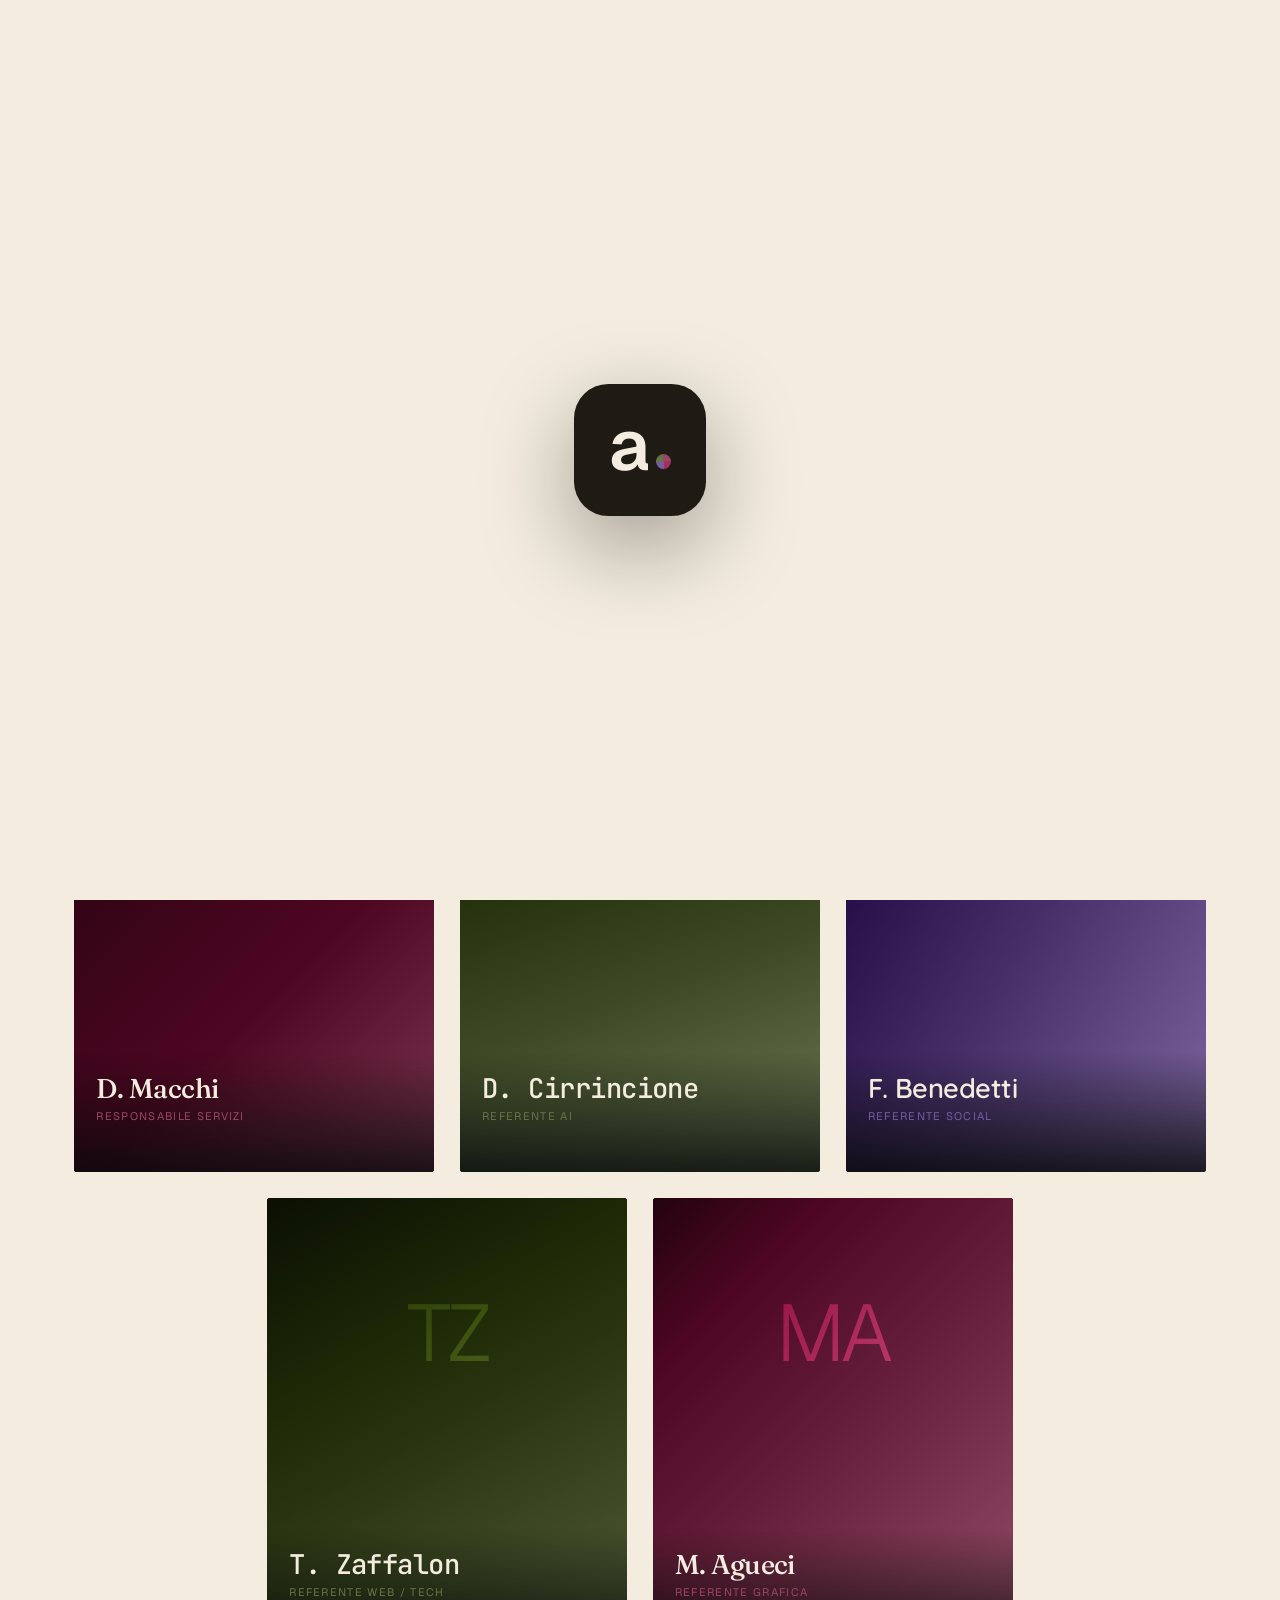
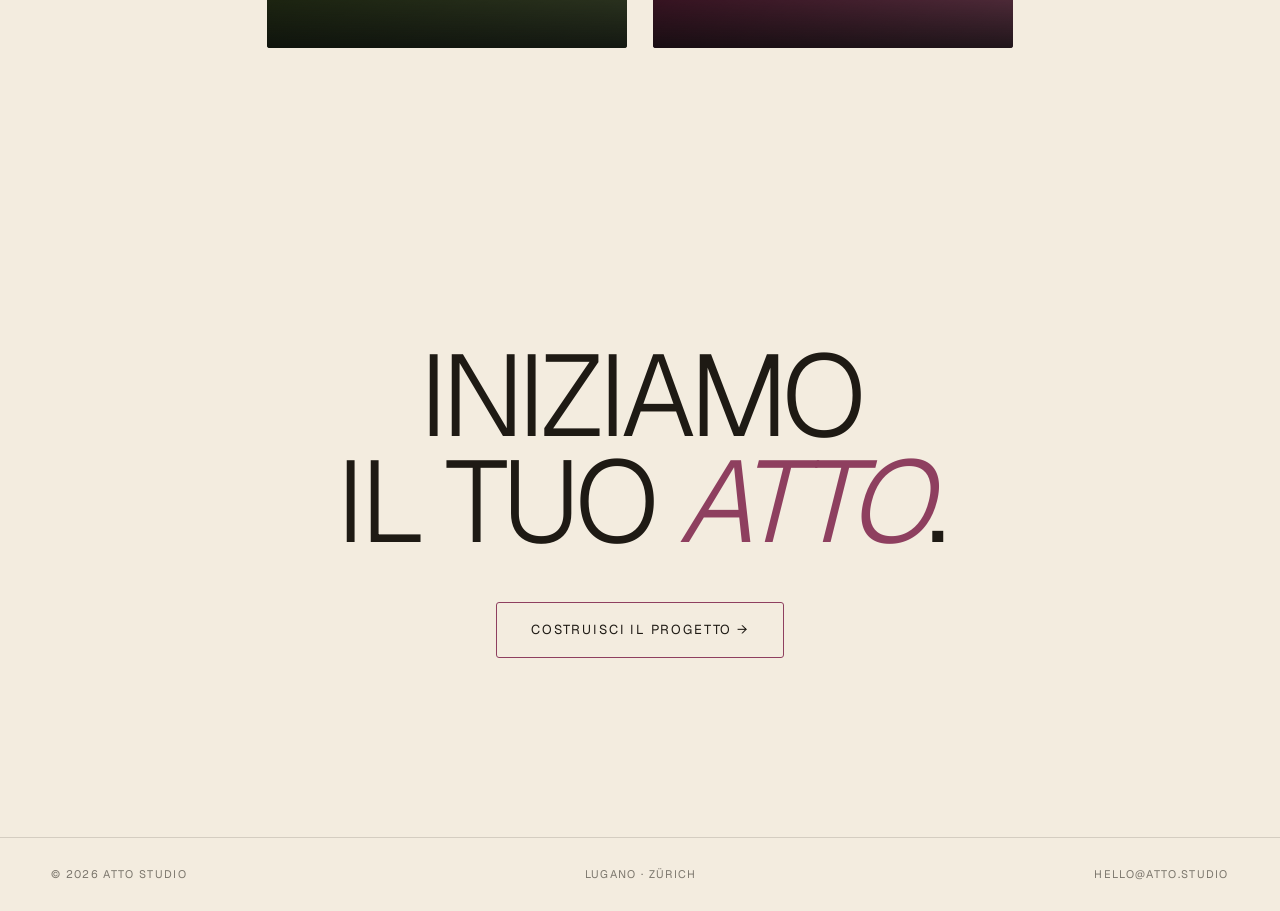
==== commit 389f1e28: "completely new website super fresh ayoo" ====
--- a/about.html
+++ b/about.html
@@ -7,7 +7,7 @@
 <meta name="description" content="Un piccolo collettivo creativo in Svizzera. Conosci il team." />
 <link rel="preconnect" href="https://fonts.googleapis.com" />
 <link rel="preconnect" href="https://fonts.gstatic.com" crossorigin />
-<link href="https://fonts.googleapis.com/css2?family=Space+Grotesk:wght@300..700&family=JetBrains+Mono:wght@400;500&display=swap" rel="stylesheet" />
+<link href="https://fonts.googleapis.com/css2?family=Geist:wght@300..700&family=Fraunces:opsz,wght@9..144,400..600&family=Space+Grotesk:wght@400..700&family=JetBrains+Mono:wght@400;500&family=Anton&family=Quicksand:wght@400..700&display=swap" rel="stylesheet" />
 <link rel="icon" type="image/svg+xml" href="favicon.svg" />
 <link rel="apple-touch-icon" href="favicon.svg" />
 <meta property="og:type" content="website" />
--- a/style.css
+++ b/style.css
@@ -1,21 +1,61 @@
 /* ===================================================================
    ATTO — concept shared stylesheet (motion direction, multi-page)
-   Dark warm near-black + light pink brand. Used by every concept page.
+   Warm near-black + layered warm accents. Used by every concept page.
    =================================================================== */
 :root{
-  --bg:#0c0e0f;            /* cool near-black */
-  --ink:#EAEEEE;           /* cool off-white */
-  --muted:rgba(234,238,238,.50);
-  --line:rgba(234,238,238,.12);
-  --pink:#5FB3A6;          /* refined petrol/teal accent (signature "Atto Green") */
-  --pink-deep:#2F7E72;
-  --pink-soft:rgba(95,179,166,.13);
-  --spark:#FF8A5E;         /* warm "live/action" spark — used sparingly */
-  --spark-soft:rgba(255,138,94,.16);
-  --ff:"Space Grotesk",system-ui,sans-serif;
-  --mono:"JetBrains Mono",ui-monospace,monospace;
+  --bg:#F3ECDF;            /* warm paper / cream */
+  --ink:#1E1A14;           /* warm charcoal */
+  --muted:rgba(30,26,20,.56);
+  --line:rgba(30,26,20,.14);
+  --pink:#8E3F5F;          /* shell accent — muted berry */
+  --pink-deep:#5D2A43;
+  --pink-soft:rgba(142,63,95,.13);
+  --spark:#737A45;         /* olive-gold warmth for neutral pages */
+  --spark-soft:rgba(115,122,69,.16);
+  --on-accent:#17100F;
+  /* category "souls" — color per service family (protagonists of the brand) */
+  --cat-web:#667547;       /* siti web      — moss */
+  --cat-graphic:#9E4567;   /* branding/grafica — rosewood */
+  --cat-video:#A33159;     /* foto & video  — wine */
+  --cat-social:#785BA3;    /* social        — plum */
+  --cat-ai:#8B6DCB;        /* AI            — dusty violet */
+  --cat-podcast:#A85A4F;   /* podcast       — brick rose */
+  --spectrum:linear-gradient(90deg,var(--cat-graphic),var(--cat-video),var(--cat-social),var(--cat-web));
+  /* the brand signature: a 4-colour "category" dot (mirrors favicon) — used for every dot */
+  --dot4:conic-gradient(from 0deg,var(--cat-graphic) 0 90deg,var(--cat-video) 90deg 180deg,var(--cat-social) 180deg 270deg,var(--cat-web) 270deg 360deg);
+  --surface:rgba(30,26,20,.04);   /* subtle elevated panel, theme-aware */
+  --veil:rgba(243,236,223,.7);    /* edge vignette colour, theme-aware */
+  --overlay-bg:#1B1610; /* menu panel — opaque so the reveal does not inherit page light */
+  --ff:"Geist","Hanken Grotesk",system-ui,sans-serif;        /* clean grotesque, global */
+  --mono:"Geist","Hanken Grotesk",system-ui,sans-serif;      /* labels were mono — now sans (de-matrix) */
+  --code:"JetBrains Mono",ui-monospace,monospace;            /* true mono — reserved for the Web soul */
+  --serif:"Fraunces",Georgia,serif;                          /* expressive — grafica/branding soul */
+  --display:"Anton","Archivo Black",system-ui,sans-serif;    /* cinematic — video soul */
+  --round:"Quicksand",system-ui,sans-serif;                  /* friendly rounded — social soul */
+  --tech:"Space Grotesk",system-ui,sans-serif;               /* techy/futurist — AI soul */
   --ease:cubic-bezier(.16,1,.3,1);
 }
+/* ---- DARK THEME — warm espresso (toggle in header + menu) ---- */
+html[data-theme="dark"]{
+  --bg:#17130E;            /* deep espresso */
+  --ink:#F3ECDF;           /* warm cream */
+  --muted:rgba(243,236,223,.56);
+  --line:rgba(243,236,223,.14);
+  --pink:#D77EA1;
+  --pink-deep:#A95A7D;
+  --pink-soft:rgba(215,126,161,.16);
+  --spark:#C4C776;
+  --spark-soft:rgba(196,199,118,.18);
+  --cat-web:#A5B66D; --cat-graphic:#D98BA8; --cat-video:#E06B96;
+  --cat-social:#B99AD9; --cat-ai:#CAB0F2; --cat-podcast:#D57C72;
+  --surface:rgba(243,236,223,.045);
+  --veil:rgba(12,9,5,.7);
+  --overlay-bg:#2B2217; /* lifted panel so the reveal still reads on espresso */
+}
+/* light-on-dark blend modes flip in dark mode (multiply/normal would vanish) */
+html[data-theme="dark"] #cursor{mix-blend-mode:screen}
+html[data-theme="dark"] .scene-glow{mix-blend-mode:screen;opacity:.5}
+html[data-theme="dark"] .cine__rail{mix-blend-mode:screen}
 *{margin:0;padding:0;box-sizing:border-box}
 html{scroll-behavior:smooth}
 /* hide the browser scrollbar across the whole site (scroll still works) */
@@ -32,11 +72,55 @@
 @media (pointer:coarse){body{cursor:auto}}
 .hidden{display:none!important}
 
+/* ---- smooth theme switch ---- */
+html.theme-switching body,
+html.theme-switching #aurora,
+html.theme-switching .veil,
+html.theme-switching .scene-glow,
+html.theme-switching .bar,
+html.theme-switching .brand,
+html.theme-switching .theme-toggle,
+html.theme-switching .bar__cta,
+html.theme-switching .menu-btn span,
+html.theme-switching .overlay,
+html.theme-switching .btn,
+html.theme-switching .hero__cta,
+html.theme-switching .ccta__btn,
+html.theme-switching .hero__cat,
+html.theme-switching .choice,
+html.theme-switching .pkg-card,
+html.theme-switching .option,
+html.theme-switching .field input,
+html.theme-switching .field textarea,
+html.theme-switching .field select,
+html.theme-switching .quote-summary{
+  transition-property:background,background-color,color,border-color,box-shadow,opacity,filter;
+  transition-duration:.68s;
+  transition-timing-function:var(--ease);
+}
+
+::view-transition-old(root),
+::view-transition-new(root){
+  animation-duration:.72s;
+  animation-timing-function:var(--ease);
+  animation-fill-mode:both;
+  mix-blend-mode:normal;
+}
+::view-transition-old(root){animation:none}
+::view-transition-new(root){animation-name:themeReveal}
+@keyframes themeReveal{
+  from{clip-path:circle(0 at var(--theme-x,calc(100% - 52px)) var(--theme-y,38px))}
+  to{clip-path:circle(150vmax at var(--theme-x,calc(100% - 52px)) var(--theme-y,38px))}
+}
+@media (prefers-reduced-motion: reduce){
+  ::view-transition-old(root),::view-transition-new(root){animation:none}
+}
+
 /* ---- signature interactive background canvas ---- */
 #aurora{position:fixed;inset:0;z-index:0;width:100%;height:100%;
   filter:saturate(122%);opacity:.92}
 .veil{position:fixed;inset:0;z-index:1;pointer-events:none;
-  background:radial-gradient(120% 90% at 50% 40%,transparent 40%,rgba(12,14,15,.55) 100%)}
+  background:radial-gradient(120% 90% at 50% 40%,transparent 45%,var(--veil) 100%)}
 body::after{content:"";position:fixed;inset:0;z-index:2;pointer-events:none;
   opacity:.05;mix-blend-mode:overlay;
   background-image:url("data:image/svg+xml,%3Csvg xmlns='http://www.w3.org/2000/svg' width='160' height='160'%3E%3Cfilter id='n'%3E%3CfeTurbulence type='fractalNoise' baseFrequency='.9' numOctaves='2'/%3E%3C/filter%3E%3Crect width='100%25' height='100%25' filter='url(%23n)'/%3E%3C/svg%3E")}
@@ -44,12 +128,12 @@
 /* ---- gooey custom cursor ---- */
 #cursor{position:fixed;top:0;left:0;z-index:90;pointer-events:none;
   width:14px;height:14px;margin:-7px 0 0 -7px;border-radius:50%;
-  background:var(--pink);mix-blend-mode:screen;
+  background:var(--pink);mix-blend-mode:multiply;
   transition:width .35s var(--ease),height .35s var(--ease),background .35s,opacity .3s}
 #cursor.is-hot{width:64px;height:64px;margin:-32px 0 0 -32px;background:var(--pink-soft);
   border:1px solid var(--pink)}
 #cursorDot{position:fixed;top:0;left:0;z-index:91;pointer-events:none;
-  width:5px;height:5px;margin:-2.5px 0 0 -2.5px;border-radius:50%;background:var(--ink)}
+  width:5px;height:5px;margin:-2.5px 0 0 -2.5px;border-radius:50%;background:var(--dot4)}
 @media (pointer:coarse){#cursor,#cursorDot{display:none}}
 
 /* ---- shell ---- */
@@ -58,17 +142,25 @@
   justify-content:space-between;align-items:center;
   padding:22px clamp(20px,4vw,52px)}
 .brand{font-weight:600;letter-spacing:-.04em;font-size:20px;display:flex;align-items:flex-end;gap:0;color:var(--ink)}
-.brand i{width:7px;height:7px;margin-left:4px;margin-bottom:4px;border-radius:50%;background:var(--spark);display:inline-block;
-  box-shadow:0 0 0 0 var(--spark-soft);animation:pulse 2.4s var(--ease) infinite}
-@keyframes pulse{0%,100%{transform:scale(1);opacity:1;box-shadow:0 0 0 0 var(--spark-soft)}50%{transform:scale(1.5);opacity:.65;box-shadow:0 0 0 6px transparent}}
-/* ---- header right cluster (lang + start CTA + menu) ---- */
+.brand i{width:8px;height:8px;margin-left:4px;margin-bottom:3px;border-radius:50%;background:var(--dot4);display:inline-block;
+  animation:pulse 2.6s var(--ease) infinite}
+@keyframes pulse{0%,100%{transform:scale(1);opacity:1}50%{transform:scale(1.18);opacity:.82}}
+/* ---- header right cluster (lang + theme + start CTA + menu) ---- */
 .bar__right{display:flex;align-items:center;gap:clamp(12px,2vw,22px)}
+/* ---- theme toggle (injected by JS into header + overlay) ---- */
+.theme-toggle{cursor:none;-webkit-appearance:none;appearance:none;background:transparent;
+  border:1px solid var(--line);width:34px;height:34px;border-radius:50%;flex:none;
+  display:grid;place-items:center;color:var(--ink);
+  transition:color .3s var(--ease),border-color .3s var(--ease),background .3s var(--ease)}
+.theme-toggle:hover{color:var(--pink);border-color:var(--pink);background:var(--pink-soft)}
+.theme-toggle svg{width:16px;height:16px}
+.theme-toggle .theme-ico{display:grid;place-items:center;line-height:0}
 .bar__lang{display:flex;gap:2px;font-family:var(--mono);font-size:11px;letter-spacing:.06em}
 .bar__lang button{cursor:none;border:0;background:none;color:var(--muted);padding:4px 5px;transition:color .3s var(--ease)}
 .bar__lang button:hover{color:var(--ink)}
 .bar__lang button[aria-current="true"]{color:var(--pink)}
 .bar__cta{position:relative;overflow:hidden;font-family:var(--mono);font-size:12px;letter-spacing:.12em;
-  text-transform:uppercase;font-weight:500;padding:11px 20px;border-radius:100px;background:var(--pink);color:#06120f;
+  text-transform:uppercase;font-weight:500;padding:11px 20px;border-radius:100px;background:var(--pink);color:var(--on-accent);
   display:inline-flex;align-items:center;gap:8px;cursor:none;animation:ctaGlow 2.8s var(--ease) infinite}
 .bar__cta::after{content:"→";transition:transform .4s var(--ease)}
 .bar__cta:hover::after{transform:translateX(4px)}
@@ -76,7 +168,7 @@
   background:linear-gradient(110deg,transparent 18%,rgba(255,255,255,.55) 50%,transparent 82%);
   transform:translateX(-130%);animation:ctaShine 3.6s var(--ease) infinite}
 .bar__cta>span{position:relative;z-index:1}
-@keyframes ctaGlow{0%,100%{box-shadow:0 0 0 0 rgba(95,179,166,.0)}50%{box-shadow:0 0 26px 2px rgba(95,179,166,.55)}}
+@keyframes ctaGlow{0%,100%{box-shadow:0 0 0 0 rgba(142,63,95,0)}50%{box-shadow:0 0 26px 2px rgba(142,63,95,.42)}}
 @keyframes ctaShine{0%{transform:translateX(-130%)}58%,100%{transform:translateX(230%)}}
 body.nav-open .bar__lang,body.nav-open .bar__cta{opacity:0;pointer-events:none;transition:opacity .3s var(--ease)}
 @media(max-width:600px){.bar__lang{display:none}.bar__cta{padding:9px 15px;font-size:11px}}
@@ -88,17 +180,35 @@
   transition:transform .55s var(--ease),width .55s var(--ease)}
 .menu-btn span:nth-child(1){width:100%}
 .menu-btn span:nth-child(2){width:62%;align-self:flex-end}
+body.nav-open .menu-btn span{background:var(--spectrum)}
 body.nav-open .menu-btn span:nth-child(1){transform:translateY(7.2px) rotate(45deg)}
 body.nav-open .menu-btn span:nth-child(2){width:100%;transform:translateY(-7.2px) rotate(-45deg)}
 
 /* ---- fullscreen overlay menu ---- */
 .overlay{position:fixed;inset:0;z-index:60;pointer-events:none;
-  background:rgba(10,9,11,.86);backdrop-filter:blur(22px) saturate(135%);
-  -webkit-backdrop-filter:blur(22px) saturate(135%);
+  /* distinct dark panel (in BOTH themes) so the circular reveal reads clearly.
+     re-scoping the ink/muted/line tokens flips every child to cream-on-dark. */
+  --ink:#F3ECDF; --muted:rgba(243,236,223,.55); --line:rgba(243,236,223,.18);
+  color:#F3ECDF;
+  background:
+    radial-gradient(76% 72% at 14% 16%,color-mix(in srgb,var(--cat-graphic) 24%,transparent),transparent 64%),
+    radial-gradient(74% 74% at 76% 24%,color-mix(in srgb,var(--cat-social) 16%,transparent),transparent 66%),
+    radial-gradient(86% 80% at 38% 92%,color-mix(in srgb,var(--cat-web) 18%,transparent),transparent 68%),
+    radial-gradient(72% 72% at 92% 88%,color-mix(in srgb,var(--cat-video) 16%,transparent),transparent 68%),
+    linear-gradient(135deg,color-mix(in srgb,var(--overlay-bg) 84%,var(--cat-video)),var(--overlay-bg) 54%,color-mix(in srgb,var(--overlay-bg) 84%,var(--cat-web)));
+  background-color:var(--overlay-bg);
+  backdrop-filter:none;
+  -webkit-backdrop-filter:none;
   display:flex;flex-direction:column;justify-content:center;
-  padding:0 clamp(20px,6vw,92px);
+  padding:0 clamp(20px,6vw,92px);overflow:hidden;
   clip-path:circle(0% at calc(100% - 52px) 38px);
   transition:clip-path .85s var(--ease)}
+.overlay::before{content:"";position:absolute;inset:0;pointer-events:none;
+  background:
+    linear-gradient(120deg,transparent 24%,rgba(243,236,223,.055) 48%,transparent 74%),
+    radial-gradient(44% 52% at calc(100% - 52px) 38px,color-mix(in srgb,var(--cat-graphic) 22%,transparent),transparent 64%);
+  opacity:.82;transform:none;transition:none;z-index:0}
+.overlay::after{display:none}
 body.nav-open .overlay{clip-path:circle(150% at calc(100% - 52px) 38px);pointer-events:auto}
 /* close X (croce) top-right */
 .overlay__close{position:absolute;top:30px;right:clamp(20px,4vw,52px);z-index:5;
@@ -107,13 +217,15 @@
   opacity:0;transform:scale(.6) rotate(-40deg);
   transition:opacity .5s .25s var(--ease),transform .6s .25s var(--ease),border-color .35s,background .35s}
 body.nav-open .overlay__close{opacity:1;transform:none}
-.overlay__close:hover{border-color:var(--pink);background:var(--pink-soft)}
+.overlay__close:hover{border-color:transparent;background:
+  linear-gradient(var(--overlay-bg),var(--overlay-bg)) padding-box,
+  var(--dot4) border-box}
 .overlay__close::before,.overlay__close::after{content:"";position:absolute;width:20px;height:1.6px;
   background:var(--ink);transition:background .35s}
 .overlay__close::before{transform:rotate(45deg)}
 .overlay__close::after{transform:rotate(-45deg)}
-.overlay__close:hover::before,.overlay__close:hover::after{background:var(--pink)}
-.overlay__nav{display:flex;flex-direction:column;gap:clamp(2px,1vw,8px)}
+.overlay__close:hover::before,.overlay__close:hover::after{background:var(--spectrum)}
+.overlay__nav{position:relative;z-index:1;display:flex;flex-direction:column;gap:clamp(2px,1vw,8px)}
 .overlay__nav a{position:relative;display:block;width:max-content;overflow:hidden;
   font-weight:300;letter-spacing:-.045em;line-height:1.04;text-transform:uppercase;
   font-size:clamp(2.2rem,8vw,6rem)}
@@ -129,26 +241,40 @@
   background:var(--pink);transition:width .5s var(--ease)}
 .overlay__nav a:hover>span,.overlay__nav a[aria-current="page"]>span{color:var(--pink)}
 .overlay__nav a:hover::after,.overlay__nav a[aria-current="page"]::after{width:100%}
-/* start CTA set apart from the nav column — framed, spark-accented box */
-.overlay__start{display:inline-flex;align-items:center;justify-content:space-between;gap:clamp(24px,5vw,64px);
+/* start CTA set apart from the nav column — framed, multicolour and warm */
+.overlay__start{position:relative;z-index:1;display:inline-flex;align-items:center;justify-content:space-between;gap:clamp(24px,5vw,64px);
   width:max-content;max-width:min(440px,82vw);margin-top:clamp(28px,4.5vw,52px);
   padding:clamp(15px,1.9vw,21px) clamp(20px,2.6vw,30px);
-  border:1px solid var(--spark);border-radius:4px;background:var(--spark-soft);cursor:none;
+  border:1px solid transparent;border-radius:4px;cursor:none;overflow:hidden;
+  background:
+    linear-gradient(var(--overlay-bg),var(--overlay-bg)) padding-box,
+    var(--dot4) border-box;
   opacity:0;transform:translateY(16px);
-  transition:opacity .6s .46s var(--ease),transform .6s .46s var(--ease),background .35s var(--ease),box-shadow .35s var(--ease)}
+  box-shadow:0 18px 46px rgba(0,0,0,.18);
+  transition:opacity .6s .46s var(--ease),transform .6s .46s var(--ease),box-shadow .35s var(--ease)}
 body.nav-open .overlay__start{opacity:1;transform:none}
-.overlay__start:hover{background:var(--spark);box-shadow:0 16px 42px rgba(255,138,94,.32)}
-.overlay__start__txt{display:flex;flex-direction:column;gap:5px;text-align:left}
+.overlay__start::before{content:"";position:absolute;inset:1px;border-radius:3px;pointer-events:none;
+  background:
+    radial-gradient(80% 140% at 12% 15%,color-mix(in srgb,var(--cat-graphic) 30%,transparent),transparent 58%),
+    radial-gradient(90% 120% at 88% 78%,color-mix(in srgb,var(--cat-web) 24%,transparent),transparent 62%),
+    linear-gradient(120deg,color-mix(in srgb,var(--cat-video) 13%,transparent),color-mix(in srgb,var(--cat-social) 10%,transparent));
+  opacity:.7;transition:opacity .35s var(--ease),filter .35s var(--ease)}
+.overlay__start:hover{box-shadow:0 18px 56px rgba(142,63,95,.28)}
+.overlay__start:hover::before{opacity:1;filter:saturate(1.16)}
+.overlay__start__txt{position:relative;z-index:1;display:flex;flex-direction:column;gap:5px;text-align:left}
 .overlay__start__k{font-style:normal;font-family:var(--mono);font-size:clamp(1.15rem,2.6vw,1.6rem);
-  font-weight:600;letter-spacing:.05em;text-transform:uppercase;color:var(--spark);transition:color .35s var(--ease)}
+  font-weight:600;letter-spacing:.05em;text-transform:uppercase;color:transparent;
+  background:var(--dot4);-webkit-background-clip:text;background-clip:text}
 .overlay__start__d{font-style:normal;font-family:var(--mono);font-size:11px;letter-spacing:.14em;
   text-transform:uppercase;color:var(--muted);transition:color .35s var(--ease)}
-.overlay__start__arrow{font-size:clamp(1.5rem,3.2vw,2.1rem);line-height:1;color:var(--spark);transition:color .35s var(--ease),transform .4s var(--ease)}
-.overlay__start:hover .overlay__start__k,.overlay__start:hover .overlay__start__d,.overlay__start:hover .overlay__start__arrow{color:#0c0e0f}
-.overlay__start:hover .overlay__start__arrow{transform:translateX(7px)}
+.overlay__start__arrow{position:relative;z-index:1;width:clamp(34px,4vw,42px);height:clamp(34px,4vw,42px);
+  border-radius:50%;display:grid;place-items:center;font-size:clamp(1.25rem,2.4vw,1.65rem);line-height:1;
+  color:var(--on-accent);background:var(--dot4);transition:transform .4s var(--ease),filter .35s var(--ease)}
+.overlay__start:hover .overlay__start__d{color:var(--ink)}
+.overlay__start:hover .overlay__start__arrow{transform:translateX(7px) rotate(-8deg);filter:saturate(1.22)}
 .overlay__num{font-family:var(--mono);font-size:11px;letter-spacing:.16em;color:var(--pink);
   vertical-align:super;margin-right:.4em}
-.overlay__foot{position:absolute;bottom:34px;left:clamp(20px,6vw,92px);right:clamp(20px,6vw,92px);
+.overlay__foot{position:absolute;z-index:1;bottom:34px;left:clamp(20px,6vw,92px);right:clamp(20px,6vw,92px);
   display:flex;justify-content:space-between;align-items:flex-end;flex-wrap:wrap;gap:18px;
   opacity:0;transition:opacity .5s .35s var(--ease)}
 body.nav-open .overlay__foot{opacity:1}
@@ -160,22 +286,23 @@
   padding:8px 12px;border-radius:999px;text-transform:uppercase;
   transition:color .3s,border-color .3s,background .3s}
 .overlay__lang button:hover{color:var(--ink);border-color:var(--pink)}
-.overlay__lang button[aria-current="true"]{color:#06120f;background:var(--pink);border-color:var(--pink)}
+.overlay__lang button[aria-current="true"]{color:var(--on-accent);background:var(--pink);border-color:var(--pink)}
 
 /* ---- buttons ---- */
 .btn{position:relative;overflow:hidden;display:inline-flex;align-items:center;gap:10px;cursor:none;
   padding:16px 28px;border-radius:999px;border:1px solid var(--pink);
+  background:transparent;-webkit-appearance:none;appearance:none;color:var(--ink);
   font-family:var(--mono);font-size:12px;letter-spacing:.14em;text-transform:uppercase}
 .btn span{position:relative;z-index:2;transition:color .4s var(--ease)}
 .btn::before{content:"";position:absolute;inset:0;background:var(--pink);
   transform:translateY(101%);transition:transform .5s var(--ease)}
 .btn:hover::before{transform:translateY(0)}
-.btn--fill{background:var(--pink);color:#06120f}
-.btn--fill span{color:#06120f}
-.btn--fill::before{background:#0c0e0f}
-.btn--fill:hover span{color:var(--ink)}
+.btn--fill{background:var(--pink);color:var(--on-accent)}
+.btn--fill span{color:var(--on-accent)}
+.btn--fill::before{background:var(--ink)}
+.btn--fill:hover span{color:var(--bg)}
 .btn--ghost{color:var(--ink)}
-.btn--ghost:hover span{color:#06120f}
+.btn--ghost:hover span{color:var(--on-accent)}
 
 /* ---- shared section tag + reveal ---- */
 .tag{display:inline-block;font-family:var(--mono);font-size:12px;letter-spacing:.16em;
@@ -203,7 +330,8 @@
 .lead__inner{position:relative;z-index:2;display:flex;flex-direction:column;align-items:center}
 .lead__mark{font-weight:300;letter-spacing:-.06em;line-height:.84;text-transform:lowercase;
   font-size:clamp(5rem,24vw,22rem);animation:leadIn 1.2s var(--ease) both}
-.lead__mark .dot{color:var(--spark)}
+.lead__mark .dot{display:inline-block;width:.52em;height:.52em;border-radius:50%;background:var(--dot4);
+  text-indent:-9999px;overflow:hidden;vertical-align:baseline;margin-left:.04em}
 .lead__tag{margin-top:20px;max-width:32ch;color:var(--muted);font-weight:300;line-height:1.5;
   font-size:clamp(1rem,1.8vw,1.3rem);animation:fadeUp 1s var(--ease) .3s both}
 .lead__tag b{color:var(--ink);font-weight:500}
@@ -241,7 +369,7 @@
   transition:color .3s var(--ease),-webkit-text-stroke-width .3s var(--ease),
     font-variation-settings .3s var(--ease),transform .3s var(--ease)}
 .hero__title .ch--accent{font-style:italic;color:var(--pink);
-  -webkit-text-stroke-width:0;text-shadow:0 0 38px rgba(95,179,166,.45)}
+  -webkit-text-stroke-width:0;text-shadow:0 0 38px rgba(142,63,95,.34)}
 .hero__sub{margin-top:38px;max-width:46ch;font-size:clamp(1rem,1.5vw,1.25rem);
   line-height:1.5;color:var(--muted);font-weight:300;
   animation:rise 1s var(--ease) .55s both}
@@ -307,7 +435,7 @@
 .cta__btn::before{content:"";position:absolute;inset:0;background:var(--pink);
   transform:translateY(101%);transition:transform .5s var(--ease)}
 .cta__btn:hover::before{transform:translateY(0)}
-.cta__btn:hover span{color:#06120f}
+.cta__btn:hover span{color:var(--on-accent)}
 .foot{display:flex;justify-content:space-between;flex-wrap:wrap;gap:14px;
   padding:30px clamp(20px,4vw,52px);border-top:1px solid var(--line);
   font-family:var(--mono);font-size:11px;letter-spacing:.12em;text-transform:uppercase;color:var(--muted);position:relative;z-index:3}
@@ -354,15 +482,22 @@
 .card__meta{position:absolute;left:0;right:0;bottom:0;z-index:3;
   padding:22px 24px;display:flex;justify-content:space-between;align-items:flex-end;
   background:linear-gradient(transparent,rgba(6,9,9,.78))}
-.card__name{font-weight:500;letter-spacing:-.02em;font-size:clamp(1.1rem,2vw,1.7rem);
+.card__name{font-weight:500;letter-spacing:-.02em;font-size:clamp(1.1rem,2vw,1.7rem);color:#F3ECDF;
   transform:translateY(8px);transition:transform .5s var(--ease)}
 .card:hover .card__name{transform:translateY(0)}
 .card__tag{font-family:var(--mono);font-size:11px;letter-spacing:.14em;text-transform:uppercase;
-  color:var(--pink);opacity:0;transform:translateY(10px);transition:.55s var(--ease)}
+  color:var(--sector,var(--pink));opacity:0;transform:translateY(10px);transition:.55s var(--ease)}
 .card:hover .card__tag{opacity:1;transform:translateY(0)}
 .card__idx{position:absolute;top:18px;left:20px;z-index:3;font-family:var(--mono);
-  font-size:12px;letter-spacing:.1em;color:var(--muted)}
-.card__idx b{color:var(--spark);font-weight:600}
+  font-size:12px;letter-spacing:.1em;color:rgba(243,236,223,.6)}
+.card__idx b{color:var(--sector,var(--spark));font-weight:600}
+/* category citation — work card title in its category font */
+.card[data-soul="web"] .card__name{font-family:var(--code);font-weight:500}
+.card[data-soul="graphic"] .card__name{font-family:var(--serif)}
+.card[data-soul="video"] .card__name{font-family:var(--display);font-weight:400;text-transform:uppercase;letter-spacing:.03em}
+.card[data-soul="social"] .card__name{font-family:var(--round);font-weight:600}
+.card[data-soul="ai"] .card__name{font-family:var(--tech);font-weight:500}
+.card[data-soul="podcast"] .card__name{font-family:var(--serif);font-style:italic}
 @media (max-width:760px){.card,.card--wide,.card--tall,.card--half{grid-column:span 12;aspect-ratio:4/5}}
 
 /* =====================  TEAM GRID (about)  ===================== */
@@ -378,7 +513,7 @@
   transform:scale(1.02);transition:transform 1.1s var(--ease),filter 1.1s var(--ease);
   filter:grayscale(1) contrast(1.04) brightness(.6)}
 .mcard__wash{position:absolute;inset:0;mix-blend-mode:color;
-  background:linear-gradient(135deg,var(--pink-deep),var(--pink));opacity:.8;transition:opacity 1s var(--ease)}
+  background:var(--sector,linear-gradient(135deg,var(--pink-deep),var(--pink)));opacity:.8;transition:opacity 1s var(--ease)}
 .mcard:hover .mcard__img{transform:scale(1.06);filter:grayscale(.1) brightness(.9)}
 .mcard:hover .mcard__wash{opacity:.2}
 .mcard__initials{position:absolute;top:0;left:0;right:0;bottom:40%;z-index:2;
@@ -387,11 +522,17 @@
   mix-blend-mode:overlay;pointer-events:none}
 .mcard__meta{position:absolute;left:0;right:0;bottom:0;z-index:3;padding:22px 22px;
   background:linear-gradient(transparent,rgba(6,9,9,.82))}
-.mcard__name{font-weight:500;letter-spacing:-.02em;font-size:clamp(1.2rem,2.2vw,1.7rem)}
+.mcard__name{font-weight:500;letter-spacing:-.02em;font-size:clamp(1.2rem,2.2vw,1.7rem);color:#F3ECDF}
+.mcard[data-soul="web"] .mcard__name{font-family:var(--code);font-weight:500}
+.mcard[data-soul="graphic"] .mcard__name{font-family:var(--serif)}
+.mcard[data-soul="video"] .mcard__name{font-family:var(--display);font-weight:400;text-transform:uppercase;letter-spacing:.03em}
+.mcard[data-soul="social"] .mcard__name{font-family:var(--round);font-weight:600}
+.mcard[data-soul="ai"] .mcard__name{font-family:var(--tech);font-weight:500}
+.mcard[data-soul="podcast"] .mcard__name{font-family:var(--serif);font-style:italic}
 .mcard__role{font-family:var(--mono);font-size:11px;letter-spacing:.12em;text-transform:uppercase;
-  color:var(--pink);margin-top:6px;display:block}
+  color:var(--sector,var(--pink));margin-top:6px;display:block}
 .mcard__view{font-family:var(--mono);font-size:11px;letter-spacing:.12em;text-transform:uppercase;
-  color:var(--muted);margin-top:14px;display:inline-flex;align-items:center;gap:8px;
+  color:rgba(243,236,223,.6);margin-top:14px;display:inline-flex;align-items:center;gap:8px;
   opacity:0;transform:translateY(8px);transition:.5s var(--ease)}
 .mcard:hover .mcard__view{opacity:1;transform:none}
 .mcard__view::after{content:"→";color:var(--pink)}
@@ -405,9 +546,15 @@
 .mhero__plate .mcard__wash{opacity:.45}
 .mhero__plate .mcard__initials{font-size:clamp(4rem,10vw,8rem);bottom:0}
 .mhero__body{animation:fadeUp 1s var(--ease) .25s both}
-.mhero__role{font-family:var(--mono);font-size:12px;letter-spacing:.16em;text-transform:uppercase;color:var(--pink)}
+.mhero__role{font-family:var(--mono);font-size:12px;letter-spacing:.16em;text-transform:uppercase;color:var(--sector,var(--pink))}
 .mhero__name{font-weight:300;letter-spacing:-.045em;line-height:.9;text-transform:uppercase;
   font-size:clamp(2.6rem,8vw,6.5rem);margin:18px 0 26px}
+.mhero[data-soul="web"] .mhero__name{font-family:var(--code);font-weight:500;text-transform:none;letter-spacing:-.02em}
+.mhero[data-soul="graphic"] .mhero__name{font-family:var(--serif);font-weight:400;text-transform:none}
+.mhero[data-soul="video"] .mhero__name{font-family:var(--display);font-weight:400}
+.mhero[data-soul="social"] .mhero__name{font-family:var(--round);font-weight:600;text-transform:none;letter-spacing:-.02em}
+.mhero[data-soul="ai"] .mhero__name{font-family:var(--tech);font-weight:500;text-transform:none}
+.mhero[data-soul="podcast"] .mhero__name{font-family:var(--serif);font-style:italic;font-weight:400;text-transform:none}
 .mhero__intro{max-width:46ch;color:var(--muted);font-weight:300;line-height:1.55;
   font-size:clamp(1rem,1.5vw,1.2rem);margin-bottom:34px}
 .mback{margin-top:6px}
@@ -421,7 +568,7 @@
 .field-row{display:grid;grid-template-columns:1fr 1fr;gap:22px}
 .field label{font-family:var(--mono);font-size:11px;letter-spacing:.12em;text-transform:uppercase;color:var(--muted)}
 .field input,.field textarea,.field select{
-  background:rgba(255,255,255,.03);border:1px solid var(--line);border-radius:4px;
+  background:var(--surface);border:1px solid var(--line);border-radius:4px;
   color:var(--ink);font-family:var(--ff);font-size:1rem;padding:15px 16px;cursor:none;
   transition:border-color .35s,background .35s}
 .field textarea{min-height:130px;resize:vertical}
@@ -467,7 +614,7 @@
 /* choices */
 .choice-grid{display:flex;flex-wrap:wrap;gap:clamp(12px,1.4vw,20px);justify-content:center}
 .choice{--c:var(--sector,var(--pink));position:relative;cursor:none;text-align:left;
-  background:rgba(255,255,255,.025);border:1px solid var(--line);border-radius:6px;
+  background:var(--surface);border:1px solid var(--line);border-radius:6px;
   padding:26px;display:flex;flex-direction:column;gap:10px;overflow:hidden;
   flex:1 1 calc((100% - (var(--cols,3) - 1) * clamp(12px,1.4vw,20px)) / var(--cols,3));
   min-width:220px;color:var(--ink);
@@ -478,13 +625,13 @@
 .choice:hover::before{width:100%}
 .choice[aria-pressed="true"]{border-color:var(--c);background:var(--pink-soft)}
 .choice>*{position:relative;z-index:1}
-.choice__icon{width:34px;height:34px;color:var(--c)}
+.choice__icon{width:34px;height:34px;color:var(--sector,var(--muted))}
 .choice__icon svg{width:100%;height:100%}
 .choice__title{font-weight:500;letter-spacing:-.02em;font-size:1.25rem}
 .choice__desc{font-family:var(--mono);font-size:11px;letter-spacing:.04em;line-height:1.5;color:var(--muted)}
 .choice__check{position:absolute;top:18px;right:18px;width:22px;height:22px;border-radius:50%;
   border:1px solid var(--line);display:flex;align-items:center;justify-content:center;
-  opacity:0;transform:scale(.5);transition:.4s var(--ease);color:#06120f;background:var(--c)}
+  opacity:0;transform:scale(.5);transition:.4s var(--ease);color:var(--on-accent);background:var(--c)}
 .choice__check svg{width:13px;height:13px}
 .choice[aria-pressed="true"] .choice__check{opacity:1;transform:none}
 @media(max-width:640px){.choice{flex-basis:100%}}
@@ -498,7 +645,7 @@
 .result-empty,.summary-empty{color:var(--muted);font-family:var(--mono);font-size:13px;padding:18px 0}
 .pkg-grid{display:flex;flex-wrap:wrap;gap:clamp(12px,1.4vw,20px);justify-content:center}
 .pkg-card{--c:var(--sector,var(--pink));position:relative;cursor:none;text-align:left;overflow:hidden;
-  background:rgba(255,255,255,.025);border:1px solid var(--line);border-radius:6px;padding:26px;
+  background:var(--surface);border:1px solid var(--line);border-radius:6px;padding:26px;
   display:flex;flex-direction:column;gap:14px;color:var(--ink);
   flex:1 1 calc((100% - (var(--cols,3) - 1) * clamp(12px,1.4vw,20px)) / var(--cols,3));
   min-width:240px;transition:border-color .4s var(--ease),transform .4s var(--ease)}
@@ -517,6 +664,30 @@
 .pkg-card__cta{font-family:var(--mono);font-size:11px;letter-spacing:.12em;text-transform:uppercase;
   color:var(--c);display:inline-flex;align-items:center;gap:8px}
 .pkg-card__cta::after{content:"→"}
+
+/* ===== category "souls" — each service family gets its own typography + shape =====
+   Driven by data-soul (set in flow.js). The colour comes from --sector (--c). */
+/* WEB — the "matrix" lives here on purpose: monospace, sharp corners */
+.result-group[data-soul="web"] .result-group__head{font-family:var(--code)}
+.pkg-card[data-soul="web"]{border-radius:0}
+.pkg-card[data-soul="web"] .pkg-card__name{font-family:var(--code);font-weight:500;font-size:1.12rem;letter-spacing:-.01em}
+.pkg-card[data-soul="web"] .pkg-card__desc,
+.pkg-card[data-soul="web"] .pkg-card__amount{font-family:var(--code)}
+/* GRAFICA / BRANDING — expressive serif, soft generous radius */
+.pkg-card[data-soul="graphic"]{border-radius:16px}
+.pkg-card[data-soul="graphic"] .pkg-card__name{font-family:var(--serif);font-weight:500;font-size:1.7rem;
+  letter-spacing:-.01em;line-height:1.05}
+/* FOTO & VIDEO — cinematic display, uppercase, wide */
+.pkg-card[data-soul="video"]{border-radius:4px}
+.pkg-card[data-soul="video"] .pkg-card__name{font-family:var(--display);font-weight:400;font-size:1.7rem;
+  text-transform:uppercase;letter-spacing:.05em;line-height:.95}
+/* SOCIAL — friendly rounded, pill radius */
+.pkg-card[data-soul="social"]{border-radius:22px}
+.pkg-card[data-soul="social"] .pkg-card__name{font-family:var(--round);font-weight:700;font-size:1.4rem;letter-spacing:-.01em}
+.pkg-card[data-soul="social"] .pkg-card__cta{font-family:var(--round);font-weight:600;text-transform:none;letter-spacing:.02em}
+/* PODCAST — warm editorial italic */
+.pkg-card[data-soul="podcast"]{border-radius:10px}
+.pkg-card[data-soul="podcast"] .pkg-card__name{font-family:var(--serif);font-style:italic;font-weight:500;font-size:1.6rem}
 
 /* configurator */
 .quote-layout{display:grid;grid-template-columns:1.4fr .8fr;gap:clamp(24px,3vw,48px);align-items:start}
@@ -539,14 +710,14 @@
 .opt-toggle{width:34px;height:34px;border-radius:50%;border:1px solid var(--line);background:none;
   cursor:none;color:var(--ink);display:flex;align-items:center;justify-content:center;transition:.35s}
 .opt-toggle svg{width:15px;height:15px}
-.option[data-on="true"] .opt-toggle{background:var(--pink);border-color:var(--pink);color:#06120f}
+.option[data-on="true"] .opt-toggle{background:var(--pink);border-color:var(--pink);color:var(--on-accent)}
 .quote-summary{position:sticky;top:90px;border:1px solid var(--line);border-radius:6px;padding:24px;
-  background:rgba(255,255,255,.02)}
+  background:var(--surface)}
 .quote-summary__title{font-family:var(--mono);font-size:11px;letter-spacing:.14em;text-transform:uppercase;color:var(--muted)}
 .currency-switch{display:flex;gap:4px;font-family:var(--mono);font-size:11px}
 .currency-switch button{cursor:none;border:1px solid var(--line);background:none;color:var(--muted);
   padding:6px 10px;border-radius:4px;transition:.3s}
-.currency-switch button[aria-current="true"]{background:var(--pink);border-color:var(--pink);color:#06120f}
+.currency-switch button[aria-current="true"]{background:var(--pink);border-color:var(--pink);color:var(--on-accent)}
 .summary-row{display:flex;justify-content:space-between;gap:14px;padding:11px 0;border-bottom:1px solid var(--line);
   font-size:.92rem}
 .summary-row__label{display:flex;align-items:center;gap:9px;color:var(--muted)}
@@ -574,15 +745,15 @@
 #cursor{background:transparent;border:1.5px solid var(--pink);mix-blend-mode:normal;
   width:26px;height:26px;margin:-13px 0 0 -13px;opacity:.65}
 #cursor.is-hot{width:48px;height:48px;margin:-24px 0 0 -24px;background:transparent;border-color:var(--pink)}
-#cursorDot{background:var(--spark);width:4px;height:4px;margin:-2px 0 0 -2px}
+#cursorDot{background:var(--dot4);width:6px;height:6px;margin:-3px 0 0 -3px}
 
 /* calm header CTA — no glow/shine pulse, crisp outline w/ refined fill on hover */
 .bar__cta{animation:none;background:transparent;color:var(--ink);
   border:1px solid var(--pink);transition:background .35s var(--ease),color .35s var(--ease)}
 .bar__cta::before{display:none}
 .bar__cta::after{color:var(--pink)}
-.bar__cta:hover{background:var(--pink);color:#06120f}
-.bar__cta:hover::after{color:#06120f}
+.bar__cta:hover{background:var(--pink);color:var(--on-accent)}
+.bar__cta:hover::after{color:var(--on-accent)}
 
 /* composed hero photos — aligned frame, no tilt, restrained tint */
 .ph{filter:grayscale(1) brightness(.84) contrast(1.05);
@@ -604,56 +775,100 @@
 html:has(body[data-bg="field"]){scroll-snap-type:y mandatory}
 .cine{position:relative;z-index:3}
 .scene{position:relative;height:100vh;scroll-snap-align:start;scroll-snap-stop:always}
+/* last scene holds the footer: the final screen = CTA + footer in ONE snap target
+   (keeps mandatory snap intact while still making the footer reachable) */
+.scene--cta .scene__pin{display:flex;flex-direction:column;align-items:center;justify-content:flex-start;padding-bottom:0}
+.scene--cta .scene__c{flex:1;display:flex;flex-direction:column;justify-content:center;max-height:none}
+.scene--cta .foot{width:100%;pointer-events:auto}
 .scene__pin{position:relative;height:100%;display:grid;place-items:center;
   overflow:hidden;pointer-events:none;padding:14vh clamp(22px,6vw,90px)}
 /* per-scene decorative tint, fades with the scene */
+/* ONE continuous light for the whole stage: initCine blends its position+colour
+   across scenes by visibility weight, so the glow glides between sections
+   (you already see the next scene's light) instead of fading out = a cut.
+   The per-scene .scene__bg tints below are now only the reduced-motion fallback. */
+.scene-glow{position:fixed;inset:0;z-index:0;pointer-events:none;mix-blend-mode:multiply;opacity:.62;
+  background:
+    radial-gradient(86% 74% at 18% 18%,rgba(142,63,95,.18),transparent 62%),
+    radial-gradient(78% 70% at 86% 36%,rgba(120,91,163,.14),transparent 64%),
+    radial-gradient(90% 82% at 48% 82%,rgba(115,122,69,.13),transparent 66%)}
+html:not([data-theme="dark"]) .scene-glow{opacity:.72}
 .scene__bg{position:absolute;inset:0;opacity:calc(var(--vis,0)*.9);pointer-events:none;
-  transition:opacity .1s linear}
-.sb-1{background:radial-gradient(120% 90% at 50% 8%,rgba(95,179,166,.16),transparent 60%)}
-.sb-2{background:radial-gradient(90% 80% at 18% 30%,rgba(95,179,166,.18),transparent 62%)}
-.sb-3{background:radial-gradient(80% 90% at 82% 50%,rgba(47,126,114,.20),transparent 60%)}
-.sb-4{background:radial-gradient(100% 80% at 30% 80%,rgba(95,179,166,.14),transparent 60%)}
-.sb-5{background:radial-gradient(110% 90% at 50% 60%,rgba(116,196,183,.14),transparent 62%)}
-.sb-6{background:radial-gradient(120% 100% at 50% 50%,rgba(95,179,166,.22),transparent 64%)}
+  display:none;transition:opacity .55s var(--ease)}
+.sb-1{background:radial-gradient(120% 90% at 52% 8%,rgba(142,63,95,.16),transparent 60%),radial-gradient(80% 70% at 12% 72%,rgba(115,122,69,.12),transparent 64%)}
+.sb-2{background:radial-gradient(90% 80% at 18% 30%,rgba(120,91,163,.16),transparent 62%),radial-gradient(88% 72% at 88% 74%,rgba(163,49,89,.12),transparent 62%)}
+.sb-3{background:radial-gradient(80% 90% at 82% 50%,rgba(115,122,69,.18),transparent 60%),radial-gradient(90% 76% at 14% 18%,rgba(158,69,103,.12),transparent 62%)}
+.sb-4{background:radial-gradient(100% 80% at 30% 80%,rgba(142,63,95,.13),transparent 60%),radial-gradient(80% 70% at 84% 24%,rgba(120,91,163,.12),transparent 60%)}
+.sb-5{background:radial-gradient(110% 90% at 50% 60%,rgba(168,90,79,.14),transparent 62%),radial-gradient(90% 72% at 14% 18%,rgba(115,122,69,.12),transparent 62%)}
+.sb-6{background:radial-gradient(120% 100% at 50% 50%,rgba(142,63,95,.18),transparent 64%),radial-gradient(86% 74% at 86% 26%,rgba(139,109,203,.13),transparent 62%)}
 /* scene content — opacity + parallax lift driven by how centred the scene is
    (--off: 0 centred, +below / -above ; --vis: 1 centred -> 0 a screen away) */
 .scene__c{position:relative;width:min(1180px,92vw);max-height:84vh;
-  opacity:var(--vis,0);
-  transform:translateY(calc(var(--off,0)*60px)) scale(calc(.965 + var(--vis,0)*.035));
-  pointer-events:none;will-change:transform,opacity}
+  opacity:calc(.46 + var(--vis,0)*.54);
+  transform:translateY(calc(var(--off,0)*42px)) scale(calc(.978 + var(--vis,0)*.022));
+  pointer-events:none;will-change:transform,opacity;
+  /* ease the scroll-driven values so the fast mandatory snap glides instead of cutting */
+  transition:opacity .5s var(--ease),transform .5s var(--ease)}
 .scene.is-active .scene__c{pointer-events:auto}
 .scene__kick{display:inline-block;font-family:var(--mono);font-size:11px;letter-spacing:.34em;
   text-transform:uppercase;color:var(--pink);margin-bottom:clamp(18px,2.4vw,30px)}
-/* scroll cue */
-.scene__cue{margin-top:48px;width:1px;height:56px;background:linear-gradient(var(--pink),transparent);
-  position:relative;overflow:hidden;opacity:.8}
-.scene__cue span{position:absolute;top:-56px;left:0;width:1px;height:56px;background:var(--pink);
-  animation:cueRun 2.2s var(--ease) infinite}
-@keyframes cueRun{0%{transform:translateY(0)}100%{transform:translateY(112px)}}
-
-/* intro scene — fully centred hero */
-.scene--intro .scene__c{text-align:center}
-.cintro{display:flex;flex-direction:column;align-items:center;gap:clamp(18px,2.6vw,32px)}
-.cintro__head{display:flex;flex-direction:column;align-items:center}
+
+/* intro scene — left-aligned hero (like the other sections) focused on the start CTA */
+.scene--intro .scene__c{text-align:left}
+.cintro{display:flex;flex-direction:column;align-items:flex-start}
 .cmark{font-weight:300;letter-spacing:-.05em;line-height:.84;
-  font-size:clamp(4rem,15vw,11.5rem)}
-.cmark .dot{color:var(--spark)}
-.cmark__brand{margin:14px auto 0;font-family:var(--mono);
-  font-size:clamp(.78rem,1.05vw,.95rem);font-weight:500;text-transform:uppercase;
-  letter-spacing:.32em;color:var(--spark);display:flex;align-items:center;justify-content:center;gap:.7em}
-.cmark__brand::before,.cmark__brand::after{content:"";width:clamp(18px,3vw,42px);height:1px;
-  background:linear-gradient(90deg,transparent,var(--spark));opacity:.5}
-.cmark__brand::after{background:linear-gradient(90deg,var(--spark),transparent)}
-.cmark__tag{margin:18px auto 0;max-width:30ch;font-size:clamp(1rem,1.7vw,1.35rem);
-  color:var(--muted);font-weight:300;line-height:1.45}
-/* intro thumbnail gallery (placeholder plates — swap to real photos later) */
-.cgal{display:flex;justify-content:center;gap:clamp(8px,1vw,14px)}
-.cgal__ph{width:clamp(58px,8.5vw,116px);aspect-ratio:4/5;border-radius:3px;
-  background-size:cover;background-position:center;border:1px solid rgba(234,238,238,.10);
-  box-shadow:0 14px 36px rgba(0,0,0,.45);filter:grayscale(.25);
-  opacity:0;transform:translateY(28px);
-  transition:opacity .7s var(--ease),transform .7s var(--ease);transition-delay:calc(var(--i)*90ms + .2s)}
-.scene--intro.is-active .cgal__ph{opacity:1;transform:none}
+  font-size:clamp(3.6rem,13vw,10rem)}
+.cmark .dot{display:inline-block;width:.12em;height:.12em;border-radius:50%;background:var(--dot4);
+  text-indent:-9999px;overflow:hidden;vertical-align:baseline;margin-left:.035em}
+.cmark__brand{margin:0 0 clamp(16px,2.2vw,26px);font-family:var(--mono);
+  font-size:11px;font-weight:500;text-transform:uppercase;letter-spacing:.34em;
+  color:var(--spark);display:inline-flex;align-items:center;gap:.7em}
+.cmark__brand::before{content:"";width:clamp(22px,4vw,46px);height:1px;
+  background:linear-gradient(90deg,var(--spark),transparent)}
+.cmark__tag{margin:clamp(18px,2.2vw,26px) 0 0;max-width:24ch;
+  font-size:clamp(1.05rem,1.7vw,1.4rem);color:var(--muted);font-weight:300;line-height:1.45}
+/* focused start CTA */
+.hero__cta{margin-top:clamp(28px,3.6vw,42px);position:relative;overflow:hidden;
+  display:inline-flex;align-items:center;gap:12px;cursor:none;
+  font-family:var(--mono);font-size:14px;letter-spacing:.1em;text-transform:uppercase;font-weight:500;
+  padding:18px 34px;border-radius:3px;background:var(--pink);color:var(--on-accent);
+  animation:ctaPulse 3.8s var(--ease) infinite}
+.hero__cta i{font-style:normal;transition:transform .4s var(--ease)}
+.hero__cta::after{content:"";position:absolute;top:0;left:0;width:40%;height:100%;
+  background:linear-gradient(100deg,transparent,rgba(255,255,255,.4),transparent);
+  transform:translateX(-160%);animation:ctaShine 4.6s var(--ease) infinite}
+.hero__cta:hover{box-shadow:0 18px 44px rgba(142,63,95,.3);animation:none}
+.hero__cta:hover i{transform:translateX(4px)}
+/* category icons band — the multicolour "souls" previewed in the hero */
+.hero__cats{display:flex;gap:clamp(9px,1.3vw,15px);margin-top:clamp(30px,3.6vw,44px);flex-wrap:wrap}
+.hero__cat{height:clamp(42px,4.4vw,52px);border-radius:13px;cursor:none;
+  display:flex;align-items:center;justify-content:center;gap:0;color:var(--c);
+  padding:0 calc(clamp(42px,4.4vw,52px)/2 - .5em);
+  border:1px solid color-mix(in srgb,var(--c) 38%,var(--line));
+  background:color-mix(in srgb,var(--c) 8%,transparent);
+  transition:transform .4s var(--ease),background .4s var(--ease),gap .4s var(--ease),padding .4s var(--ease)}
+.hero__cat svg{width:clamp(20px,2vw,24px);height:clamp(20px,2vw,24px);flex:none}
+.hero__cat__lbl{max-width:0;overflow:hidden;white-space:nowrap;opacity:0;
+  font-size:.92rem;font-weight:600;letter-spacing:-.01em;
+  transition:max-width .4s var(--ease),opacity .4s var(--ease)}
+.hero__cat:hover{transform:translateY(-5px);gap:9px;padding-right:16px;
+  background:color-mix(in srgb,var(--c) 16%,transparent)}
+.hero__cat:hover .hero__cat__lbl{max-width:140px;opacity:1}
+.hero__cat[data-soul="web"] .hero__cat__lbl{font-family:var(--code);font-weight:500}
+.hero__cat[data-soul="graphic"] .hero__cat__lbl{font-family:var(--serif)}
+.hero__cat[data-soul="video"] .hero__cat__lbl{font-family:var(--display);font-weight:400;text-transform:uppercase;letter-spacing:.04em}
+.hero__cat[data-soul="social"] .hero__cat__lbl{font-family:var(--round);font-weight:700}
+.hero__cat[data-soul="ai"] .hero__cat__lbl{font-family:var(--tech);font-weight:500}
+.hero__cat[data-soul="podcast"] .hero__cat__lbl{font-family:var(--serif);font-style:italic;font-weight:500}
+
+/* distinct staggered reveal on entry */
+.cintro > *{opacity:0;transform:translateY(26px);
+  transition:opacity .7s var(--ease),transform .7s var(--ease)}
+.scene--intro.is-active .cintro > *{opacity:1;transform:none}
+.scene--intro.is-active .cmark{transition-delay:.08s}
+.scene--intro.is-active .cmark__tag{transition-delay:.16s}
+.scene--intro.is-active .hero__cta{transition-delay:.24s}
+.scene--intro.is-active .hero__cats{transition-delay:.32s}
 
 /* manifesto scene — left-aligned (di lato), smaller contained type; no glyph clipping */
 .scene--mani .scene__c{text-align:left}
@@ -681,8 +896,15 @@
 .clist__no{font-family:var(--mono);font-size:12px;color:var(--pink);letter-spacing:.08em;transition:color .35s var(--ease)}
 .clist__row:hover .clist__no{color:var(--sec)}
 .clist__nm{font-size:clamp(1.35rem,3.6vw,2.8rem);font-weight:300;letter-spacing:-.03em;line-height:1;
-  transition:transform .35s var(--ease)}
-.clist__row:hover .clist__nm{transform:translateX(6px)}
+  transition:transform .35s var(--ease),color .35s var(--ease)}
+.clist__row:hover .clist__nm{transform:translateX(6px);color:var(--sec)}
+/* each service row wears its category soul (font matches the start packages) */
+.clist__row[data-soul="web"] .clist__nm{font-family:var(--code);font-weight:500;font-size:clamp(1.2rem,3vw,2.3rem);letter-spacing:-.01em}
+.clist__row[data-soul="graphic"] .clist__nm{font-family:var(--serif);font-weight:500;letter-spacing:-.01em}
+.clist__row[data-soul="video"] .clist__nm{font-family:var(--display);font-weight:400;text-transform:uppercase;letter-spacing:.03em}
+.clist__row[data-soul="social"] .clist__nm{font-family:var(--round);font-weight:600;letter-spacing:-.01em}
+.clist__row[data-soul="ai"] .clist__nm{font-family:var(--tech);font-weight:500;letter-spacing:.01em}
+.clist__row[data-soul="podcast"] .clist__nm{font-family:var(--serif);font-style:italic;font-weight:500}
 .clist__right{position:relative;display:grid;justify-items:end;min-width:clamp(140px,18vw,230px)}
 .clist__de,.clist__lead{grid-area:1/1}
 .clist__de{font-family:var(--mono);font-size:11px;letter-spacing:.12em;text-transform:uppercase;
@@ -741,23 +963,26 @@
 .ccta__h em{font-style:normal;color:var(--pink)}
 .ccta__btn{position:relative;overflow:hidden;display:inline-flex;align-items:center;gap:10px;cursor:none;
   font-family:var(--mono);font-size:14px;letter-spacing:.1em;text-transform:uppercase;font-weight:500;
-  padding:18px 34px;border-radius:3px;background:var(--pink);color:#06120f;
+  padding:18px 34px;border-radius:3px;background:var(--pink);color:var(--on-accent);
   transition:transform .4s var(--ease),box-shadow .4s var(--ease);
   animation:ctaPulse 3.8s var(--ease) infinite}
 .ccta__btn::after{content:"";position:absolute;top:0;left:0;width:40%;height:100%;
   background:linear-gradient(100deg,transparent,rgba(255,255,255,.4),transparent);
   transform:translateX(-160%);animation:ctaShine 4.6s var(--ease) infinite}
-.ccta__btn:hover{transform:translateY(-3px);box-shadow:0 18px 44px rgba(95,179,166,.34);animation:none}
-@keyframes ctaPulse{0%,100%{box-shadow:0 0 0 0 rgba(255,138,94,0)}50%{box-shadow:0 10px 34px rgba(255,138,94,.32)}}
+.ccta__btn:hover{transform:translateY(-3px);box-shadow:0 18px 44px rgba(142,63,95,.3);animation:none}
+@keyframes ctaPulse{0%,100%{box-shadow:0 0 0 0 rgba(142,63,95,0)}50%{box-shadow:0 10px 34px rgba(142,63,95,.26)}}
 
 /* fixed scene index / progress rail */
 .cine__rail{position:fixed;left:clamp(18px,4vw,52px);bottom:clamp(20px,4vw,42px);z-index:65;
   display:flex;align-items:center;gap:10px;font-family:var(--mono);font-size:12px;letter-spacing:.16em;
-  color:var(--muted);pointer-events:none;mix-blend-mode:difference}
+  color:var(--muted);pointer-events:none;mix-blend-mode:multiply;
+  transition:opacity .35s var(--ease),transform .35s var(--ease)}
+/* hide the index/progress rail while the footer is in view */
+.cine__rail.is-hidden{opacity:0;transform:translateY(10px)}
 .cine__cur{color:var(--ink);font-size:15px}
 .cine__sep{opacity:.5}
 .cine__name{margin-left:8px;text-transform:uppercase;letter-spacing:.22em;font-size:10px}
-.cine__line{margin-left:14px;width:clamp(60px,12vw,140px);height:1px;background:rgba(234,238,238,.25);position:relative}
+.cine__line{margin-left:14px;width:clamp(60px,12vw,140px);height:1px;background:rgba(30,26,20,.2);position:relative}
 .cine__line i{position:absolute;left:0;top:0;height:100%;width:0;background:var(--ink);transition:width .12s linear}
 @media(max-width:600px){.cine__name{display:none}}
 
@@ -767,9 +992,9 @@
   .scene{height:auto;scroll-snap-align:none}
   .scene__pin{position:static;height:auto;min-height:60vh;padding-top:14vh;padding-bottom:14vh}
   .scene__c{opacity:1;transform:none;pointer-events:auto}
-  .scene__bg{opacity:.5}
+  .scene-glow{display:none}
+  .scene__bg{display:block;opacity:.5}
   .clist__row,.cstudio__meta div,.cplate{opacity:1;transform:none}
-  .scene__cue{display:none}
   .cine__rail{display:none}
 }
 
@@ -777,11 +1002,12 @@
 .intro{position:fixed;inset:0;z-index:120;background:var(--bg);display:grid;place-items:center;
   cursor:none;opacity:1;transition:opacity .7s var(--ease)}
 .intro.is-done{opacity:0;pointer-events:none}
+/* badge = ink, "a" = bg, dot = the 4-colour mark — mirrors favicon, contrasts in both themes */
 .intro__mark{position:relative;width:clamp(100px,15vw,132px);aspect-ratio:1;border-radius:26%;
-  background:#15191a;border:1px solid rgba(234,238,238,.10);overflow:hidden;
+  background:var(--ink);border:1px solid var(--line);overflow:hidden;
   display:grid;place-items:center;
   font-size:clamp(3.2rem,6.8vw,4.4rem);
-  box-shadow:0 30px 90px rgba(0,0,0,.55);
+  box-shadow:0 30px 90px rgba(0,0,0,.35);
   transform:scale(.82);opacity:0;animation:introMark 1.1s var(--ease) forwards}
 .intro__mark::after{content:"";position:absolute;inset:0;border-radius:inherit;pointer-events:none;
   background:linear-gradient(115deg,transparent 38%,rgba(255,255,255,.13) 50%,transparent 62%);
@@ -789,16 +1015,56 @@
 .intro.is-done .intro__mark{animation:introOut .7s var(--ease) forwards}
 /* lockup keeps the "a." pair together + optical-centres it in the square */
 .intro__lock{display:flex;align-items:baseline;line-height:1;transform:translateY(-.07em)}
-.intro__a{font-family:var(--ff);font-weight:600;line-height:1;letter-spacing:-.04em;color:var(--pink);
+.intro__a{font-family:var(--ff);font-weight:600;line-height:1;letter-spacing:-.04em;color:var(--bg);
   font-size:1em;clip-path:inset(0 0 100% 0);transform:translateY(.16em);opacity:0;
   animation:introA .9s .28s var(--ease) forwards}
-.intro__dot{flex:none;width:.2em;height:.2em;margin-left:.12em;
-  border-radius:50%;background:var(--spark);transform:scale(0);transform-origin:center;
+.intro__dot{flex:none;width:.22em;height:.22em;margin-left:.12em;
+  border-radius:50%;background:var(--dot4);transform:scale(0);transform-origin:center;
   animation:introDot .6s .8s cubic-bezier(.34,1.6,.5,1) forwards,introDotPulse 2.6s 1.8s var(--ease) infinite}
 @keyframes introMark{to{transform:scale(1);opacity:1}}
 @keyframes introShine{to{transform:translateX(130%)}}
 @keyframes introA{to{clip-path:inset(0 0 0% 0);transform:none;opacity:1}}
 @keyframes introDot{60%{transform:scale(1.18)}to{transform:scale(1)}}
-@keyframes introDotPulse{0%,100%{box-shadow:0 0 0 0 var(--spark-soft)}50%{box-shadow:0 0 0 7px transparent}}
+@keyframes introDotPulse{0%,100%{box-shadow:0 0 0 0 rgba(163,49,89,.18)}50%{box-shadow:0 0 0 7px transparent}}
 @keyframes introOut{to{transform:scale(1.12);opacity:0;filter:blur(3px)}}
 @media (prefers-reduced-motion: reduce){.intro{display:none}}
+
+/* mobile home: free scroll, with section rhythm instead of 100svh snap panels */
+@media (max-width:760px){
+  html:has(body[data-bg="field"]){scroll-snap-type:none}
+  .scene{height:auto;min-height:auto;scroll-snap-align:none;scroll-snap-stop:normal}
+  .scene__pin{height:auto;min-height:0;display:block;overflow:visible;pointer-events:auto;
+    padding:clamp(72px,18vw,108px) clamp(20px,6vw,40px)}
+  .scene__c{width:100%;max-height:none;opacity:1;transform:none;pointer-events:auto;transition:none}
+  .scene__bg{display:block;opacity:.42}
+  .scene--intro .scene__pin{min-height:100svh;display:flex;align-items:center;
+    padding-top:clamp(96px,24vw,132px);padding-bottom:clamp(56px,14vw,76px)}
+  .scene--mani .scene__pin{padding-top:clamp(72px,18vw,104px);padding-bottom:clamp(54px,14vw,82px)}
+  .scene--svc .scene__pin{padding-top:clamp(52px,14vw,82px);padding-bottom:clamp(64px,16vw,96px)}
+  .scene--studio .scene__pin{padding-top:clamp(66px,18vw,98px);padding-bottom:clamp(60px,16vw,92px)}
+  .scene--work .scene__pin{padding-top:clamp(56px,15vw,86px);padding-bottom:clamp(68px,18vw,102px)}
+  .scene--cta .scene__pin{display:flex;min-height:auto;padding:clamp(64px,18vw,96px) 0 0}
+  .scene--cta .scene__c{min-height:clamp(360px,70svh,560px);padding:0 clamp(20px,6vw,40px)}
+  .cintro > *, .clist__row, .cstudio__meta div, .cplate{opacity:1;transform:none}
+  .cmark{font-size:clamp(4.4rem,27vw,7rem)}
+  .cmark__brand{margin-bottom:18px}
+  .cmark__tag{max-width:26ch}
+  .hero__cta{padding:16px 24px;margin-top:28px}
+  .hero__cats{margin-top:28px;gap:9px}
+  .hero__cat{height:42px;border-radius:10px}
+  .scene--mani .hero__title{font-size:clamp(3rem,15vw,5.6rem);line-height:.96}
+  .scene--mani .hero__sub{font-size:1rem;max-width:34ch}
+  .clist__row{padding:16px 2px;gap:14px}
+  .clist__nm{font-size:clamp(1.55rem,8vw,2.45rem)}
+  .cstudio__txt{font-size:clamp(1.55rem,7.2vw,2.35rem);max-width:26ch}
+  .cstudio__meta{margin-top:32px;gap:20px 34px}
+  .cstudio__meta div{flex:1 1 42%;min-width:128px}
+  .scene--work .cwork__h{font-size:clamp(2rem,9vw,3rem);margin-bottom:18px}
+  .cwork__strip{gap:10px}
+  .cwork__strip .cplate{aspect-ratio:1/1}
+  .clink{margin-top:18px;font-size:12px}
+  .ccta__h{font-size:clamp(2.8rem,13vw,4.8rem)}
+  .ccta__btn{padding:16px 24px}
+  .scene--cta .foot{margin-top:auto;padding:24px clamp(20px,6vw,40px)}
+  .cine__rail{display:none}
+}
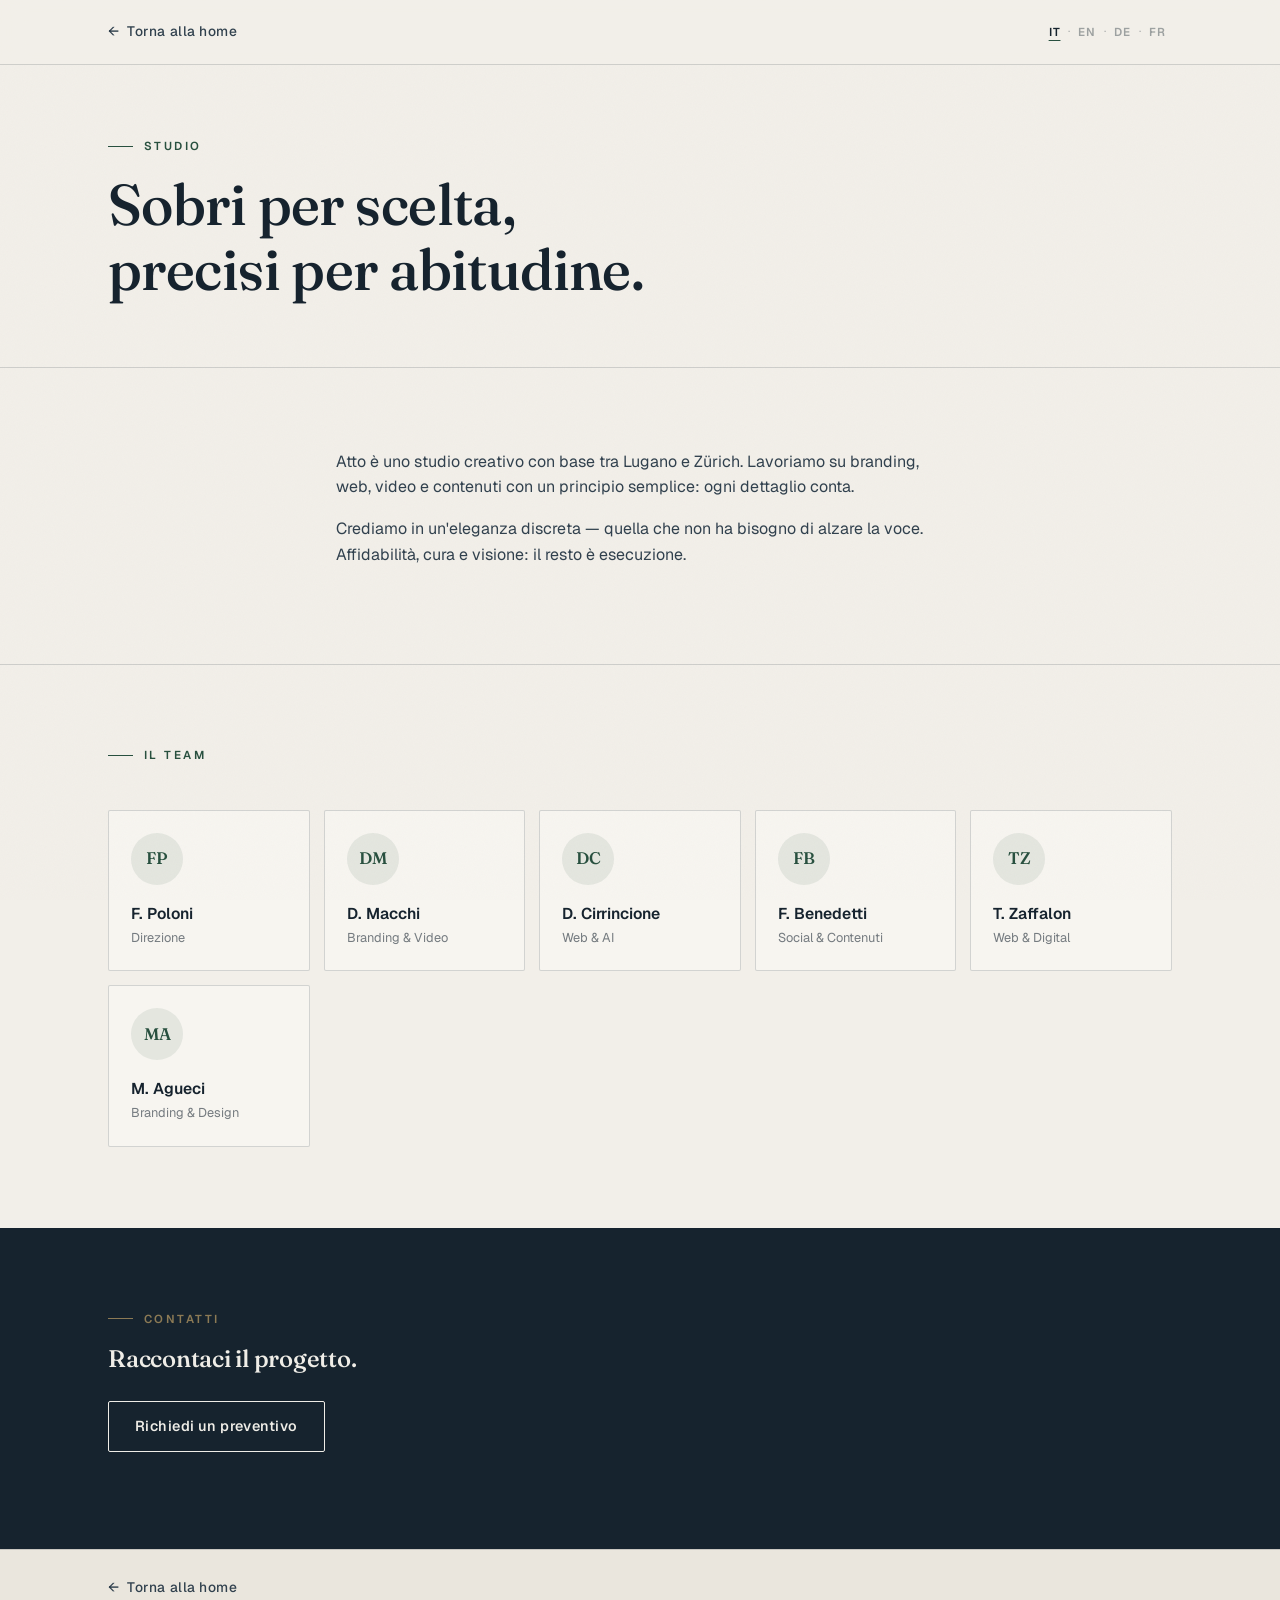
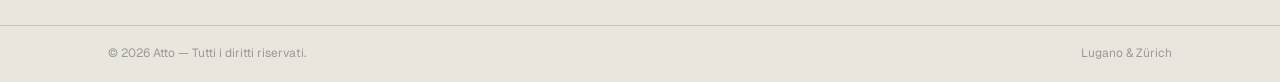
==== commit dcb1c5b5: "v.2" ====
--- a/about.html
+++ b/about.html
@@ -3,88 +3,84 @@
 <head>
 <meta charset="UTF-8" />
 <meta name="viewport" content="width=device-width, initial-scale=1.0" />
-<title>Atto — Studio</title>
-<meta name="description" content="Un piccolo collettivo creativo in Svizzera. Conosci il team." />
+<title>Studio — Atto</title>
+<meta name="description" content="Atto è uno studio creativo con base tra Lugano e Zürich. Branding, web, video e contenuti." />
 <link rel="preconnect" href="https://fonts.googleapis.com" />
 <link rel="preconnect" href="https://fonts.gstatic.com" crossorigin />
-<link href="https://fonts.googleapis.com/css2?family=Geist:wght@300..700&family=Fraunces:opsz,wght@9..144,400..600&family=Space+Grotesk:wght@400..700&family=JetBrains+Mono:wght@400;500&family=Anton&family=Quicksand:wght@400..700&display=swap" rel="stylesheet" />
-<link rel="icon" type="image/svg+xml" href="favicon.svg" />
-<link rel="apple-touch-icon" href="favicon.svg" />
-<meta property="og:type" content="website" />
-<meta property="og:site_name" content="Atto" />
-<meta property="og:locale" content="it_CH" />
-<meta property="og:title" content="Atto — Studio" />
-<meta property="og:description" content="Un piccolo collettivo creativo in Svizzera. Conosci il team." />
-<meta property="og:image" content="og-cover.jpg" />
-<meta name="twitter:card" content="summary_large_image" />
-<meta name="twitter:title" content="Atto — Studio" />
-<meta name="twitter:description" content="Un piccolo collettivo creativo in Svizzera. Conosci il team." />
-<meta name="twitter:image" content="og-cover.jpg" />
+<link href="https://fonts.googleapis.com/css2?family=Fraunces:ital,opsz,wght@0,9..144,400..620;1,9..144,400..620&family=Geist:wght@400..700&display=swap" rel="stylesheet" />
+<link rel="icon" href="favicon.ico" sizes="any" />
+<link rel="icon" type="image/png" sizes="32x32" href="img/favicon-32.png" />
+<link rel="apple-touch-icon" sizes="180x180" href="img/apple-touch-icon.png" />
 <link rel="stylesheet" href="style.css" />
 </head>
-<body data-bg="orbs">
-<canvas id="aurora"></canvas>
-<div class="veil"></div>
-<div id="cursor"></div>
-<div id="cursorDot"></div>
+<body>
 
-<div class="overlay" id="overlay" aria-hidden="true">
-  <button class="overlay__close" id="menuClose" type="button" aria-label="Chiudi menu"></button>
-  <nav class="overlay__nav">
-    <a href="index.html" data-hot><span><i class="overlay__num">01</i><span data-i18n="cc.nav.home">Home</span></span></a>
-    <a href="work.html" data-hot><span><i class="overlay__num">02</i><span data-i18n="nav.work">Lavori</span></span></a>
-    <a href="about.html" aria-current="page" data-hot><span><i class="overlay__num">03</i><span data-i18n="cc.nav.studio">Studio</span></span></a>
-    <a href="contact.html" data-hot><span><i class="overlay__num">04</i><span data-i18n="nav.contact">Contatti</span></span></a>
-  </nav>
-  <a class="overlay__start" href="start.html" data-hot>
-    <span class="overlay__start__txt"><i class="overlay__start__k" data-i18n="nav.start">Inizia</i><i class="overlay__start__d" data-i18n="cc.lead.build">Costruisci il progetto</i></span>
-    <span class="overlay__start__arrow" aria-hidden="true">→</span>
-  </a>
-  <div class="overlay__foot">
-    <div class="overlay__meta"><span>hello@atto.studio</span><span>Lugano · Zürich</span><span>© <span id="year"></span> Atto</span></div>
-    <div class="overlay__lang" role="group" aria-label="Language">
-      <button type="button" data-lang="it">IT</button>
-      <button type="button" data-lang="en">EN</button>
-      <button type="button" data-lang="de">DE</button>
-      <button type="button" data-lang="fr">FR</button>
+<header class="site-header">
+  <div class="header-in">
+    <a class="back-home" href="index.html"><span aria-hidden="true">←</span>&nbsp;<span data-i18n="nav.backhome">Torna alla home</span></a>
+    <div class="header-tools">
+      <div class="lang-switch" aria-label="Lingua">
+        <button data-lang="it">IT</button><span class="sep">·</span>
+        <button data-lang="en">EN</button><span class="sep">·</span>
+        <button data-lang="de">DE</button><span class="sep">·</span>
+        <button data-lang="fr">FR</button>
+      </div>
     </div>
   </div>
-</div>
+</header>
 
-<div class="wrap">
-  <header class="bar">
-    <a href="index.html" class="brand">atto<i></i></a>
-    <div class="bar__right">
-      <div class="bar__lang" role="group" aria-label="Language">
-        <button type="button" data-lang="it">IT</button><button type="button" data-lang="en">EN</button><button type="button" data-lang="de">DE</button><button type="button" data-lang="fr">FR</button>
-      </div>
-      <a class="bar__cta" href="start.html" data-hot><span data-i18n="nav.start">Inizia</span></a>
-      <button class="menu-btn" id="menuBtn" data-hot aria-label="Apri menu" aria-controls="overlay" aria-expanded="false"><span></span><span></span></button>
+<main>
+
+  <section class="page-hero">
+    <div class="container">
+      <p class="kicker" data-i18n="about.tag">Studio</p>
+      <h1 data-i18n-html="about.title">Sobri per scelta,<br>precisi per abitudine.</h1>
     </div>
-  </header>
-
-  <section class="phero">
-    <p class="phero__tag"><span data-i18n="cc.about.tag">Lo studio</span></p>
-    <h1 class="phero__title" data-i18n-html="cc.about.title"></h1>
-    <p class="phero__sub" data-i18n="about.body"></p>
   </section>
 
-  <section class="team" id="teamGrid"></section>
-
-  <section class="cta">
-    <h2><span data-i18n="cc.cta.1">Iniziamo</span><br><span data-i18n-html="cc.cta.2"></span></h2>
-    <a class="cta__btn" href="start.html" data-hot><span data-i18n="cc.cta.btn">Costruisci il progetto →</span></a>
+  <section class="section">
+    <div class="container prose reveal">
+      <p data-i18n="about.txt1">Atto è uno studio creativo con base tra Lugano e Zürich. Lavoriamo su branding, web, video e contenuti con un principio semplice: ogni dettaglio conta.</p>
+      <p data-i18n="about.txt2">Crediamo in un'eleganza discreta — quella che non ha bisogno di alzare la voce. Affidabilità, cura e visione: il resto è esecuzione.</p>
+    </div>
   </section>
 
-  <footer class="foot">
-    <span>© <span id="year"></span> Atto Studio</span>
-    <span>Lugano · Zürich</span>
-    <span>hello@atto.studio</span>
-  </footer>
-</div>
+  <section class="section">
+    <div class="container">
+      <div class="section-head reveal">
+        <p class="kicker" data-i18n="about.team">Il team</p>
+      </div>
+      <div class="team-grid" data-team-grid></div>
+    </div>
+  </section>
+
+  <section class="section band-dark">
+    <div class="container reveal">
+      <p class="kicker" data-i18n="contact.tag">Contatti</p>
+      <h2 data-i18n="contact.title">Raccontaci il progetto.</h2>
+      <p style="margin-top:1.8rem;"><a class="btn" href="contact.html" data-i18n="nav.quote">Richiedi un preventivo</a></p>
+    </div>
+  </section>
+
+</main>
+
+<footer class="site-footer">
+  <div class="footer-back">
+    <div class="container">
+      <a class="back-home" href="index.html"><span aria-hidden="true">←</span>&nbsp;<span data-i18n="nav.backhome">Torna alla home</span></a>
+    </div>
+  </div>
+  <div class="footer-base">
+    <div class="container">
+      <span>© <span data-year>2026</span> Atto — <span data-i18n="foot.rights">Tutti i diritti riservati.</span></span>
+      <span>Lugano &amp; Zürich</span>
+    </div>
+  </div>
+</footer>
 
 <script src="js/data.js"></script>
 <script src="js/i18n.js"></script>
+<script src="js/catalog-i18n.js"></script>
 <script src="app.js"></script>
 </body>
 </html>
--- a/style.css
+++ b/style.css
@@ -1,1070 +1,606 @@
 /* ===================================================================
-   ATTO — concept shared stylesheet (motion direction, multi-page)
-   Warm near-black + layered warm accents. Used by every concept page.
+   ATTO — stylesheet v2 (redesign 2026-07)
+   Direzione: sobria, elegante, "Montblanc". Carta calda + inchiostro
+   blu-notte + verde pino. Tipografia editoriale: Fraunces (display)
+   + Geist (UI). Hairline, small-caps, niente effetti giocosi.
    =================================================================== */
+
+/* ---------- design tokens ---------- */
 :root{
-  --bg:#F3ECDF;            /* warm paper / cream */
-  --ink:#1E1A14;           /* warm charcoal */
-  --muted:rgba(30,26,20,.56);
-  --line:rgba(30,26,20,.14);
-  --pink:#8E3F5F;          /* shell accent — muted berry */
-  --pink-deep:#5D2A43;
-  --pink-soft:rgba(142,63,95,.13);
-  --spark:#737A45;         /* olive-gold warmth for neutral pages */
-  --spark-soft:rgba(115,122,69,.16);
-  --on-accent:#17100F;
-  /* category "souls" — color per service family (protagonists of the brand) */
-  --cat-web:#667547;       /* siti web      — moss */
-  --cat-graphic:#9E4567;   /* branding/grafica — rosewood */
-  --cat-video:#A33159;     /* foto & video  — wine */
-  --cat-social:#785BA3;    /* social        — plum */
-  --cat-ai:#8B6DCB;        /* AI            — dusty violet */
-  --cat-podcast:#A85A4F;   /* podcast       — brick rose */
-  --spectrum:linear-gradient(90deg,var(--cat-graphic),var(--cat-video),var(--cat-social),var(--cat-web));
-  /* the brand signature: a 4-colour "category" dot (mirrors favicon) — used for every dot */
-  --dot4:conic-gradient(from 0deg,var(--cat-graphic) 0 90deg,var(--cat-video) 90deg 180deg,var(--cat-social) 180deg 270deg,var(--cat-web) 270deg 360deg);
-  --surface:rgba(30,26,20,.04);   /* subtle elevated panel, theme-aware */
-  --veil:rgba(243,236,223,.7);    /* edge vignette colour, theme-aware */
-  --overlay-bg:#1B1610; /* menu panel — opaque so the reveal does not inherit page light */
-  --ff:"Geist","Hanken Grotesk",system-ui,sans-serif;        /* clean grotesque, global */
-  --mono:"Geist","Hanken Grotesk",system-ui,sans-serif;      /* labels were mono — now sans (de-matrix) */
-  --code:"JetBrains Mono",ui-monospace,monospace;            /* true mono — reserved for the Web soul */
-  --serif:"Fraunces",Georgia,serif;                          /* expressive — grafica/branding soul */
-  --display:"Anton","Archivo Black",system-ui,sans-serif;    /* cinematic — video soul */
-  --round:"Quicksand",system-ui,sans-serif;                  /* friendly rounded — social soul */
-  --tech:"Space Grotesk",system-ui,sans-serif;               /* techy/futurist — AI soul */
-  --ease:cubic-bezier(.16,1,.3,1);
-}
-/* ---- DARK THEME — warm espresso (toggle in header + menu) ---- */
-html[data-theme="dark"]{
-  --bg:#17130E;            /* deep espresso */
-  --ink:#F3ECDF;           /* warm cream */
-  --muted:rgba(243,236,223,.56);
-  --line:rgba(243,236,223,.14);
-  --pink:#D77EA1;
-  --pink-deep:#A95A7D;
-  --pink-soft:rgba(215,126,161,.16);
-  --spark:#C4C776;
-  --spark-soft:rgba(196,199,118,.18);
-  --cat-web:#A5B66D; --cat-graphic:#D98BA8; --cat-video:#E06B96;
-  --cat-social:#B99AD9; --cat-ai:#CAB0F2; --cat-podcast:#D57C72;
-  --surface:rgba(243,236,223,.045);
-  --veil:rgba(12,9,5,.7);
-  --overlay-bg:#2B2217; /* lifted panel so the reveal still reads on espresso */
-}
-/* light-on-dark blend modes flip in dark mode (multiply/normal would vanish) */
-html[data-theme="dark"] #cursor{mix-blend-mode:screen}
-html[data-theme="dark"] .scene-glow{mix-blend-mode:screen;opacity:.5}
-html[data-theme="dark"] .cine__rail{mix-blend-mode:screen}
-*{margin:0;padding:0;box-sizing:border-box}
-html{scroll-behavior:smooth}
-/* hide the browser scrollbar across the whole site (scroll still works) */
-html{scrollbar-width:none;-ms-overflow-style:none}
-html::-webkit-scrollbar,body::-webkit-scrollbar{width:0;height:0;display:none}
+  --paper:#F2EFE9;          /* carta calda */
+  --paper-2:#EAE6DD;        /* pannello leggermente più scuro */
+  --card:#F7F5F0;           /* superficie carta chiara */
+  --ink:#16232E;            /* inchiostro blu-notte */
+  --ink-soft:#31414E;
+  --muted:rgba(22,35,46,.58);
+  --faint:rgba(22,35,46,.38);
+  --line:rgba(22,35,46,.16);      /* hairline */
+  --line-strong:rgba(22,35,46,.32);
+  --pine:#28503F;           /* verde pino profondo — accento */
+  --pine-deep:#1C3A2D;
+  --pine-soft:rgba(40,80,63,.09);
+  --brass:#8C7A55;          /* ottone spento — dettagli rari */
+  --on-ink:#EFEDE7;         /* testo su fondi scuri */
+  --ok:#28503F;
+  --warn:#8A4B3B;
+
+  --serif:"Fraunces",Georgia,"Times New Roman",serif;
+  --sans:"Geist","Hanken Grotesk",system-ui,-apple-system,sans-serif;
+
+  --w:1160px;               /* larghezza contenuto */
+  --gutter:clamp(20px,4vw,48px);
+  --r:2px;                  /* raggi quasi assenti: spigoli editoriali */
+  --ease:cubic-bezier(.22,1,.36,1);
+}
+
+/* ---------- reset ---------- */
+*,*::before,*::after{ box-sizing:border-box; }
+html{ -webkit-text-size-adjust:100%; scroll-behavior:smooth; }
 body{
-  background:var(--bg);color:var(--ink);font-family:var(--ff);
-  /* clip (not hidden): hidden forces overflow-y:auto, which makes body the
-     scroll container and silently breaks scroll-snap on html. */
-  overflow-x:clip;line-height:1.1;
-  -webkit-font-smoothing:antialiased;cursor:none;
-}
-a{color:inherit;text-decoration:none}
-@media (pointer:coarse){body{cursor:auto}}
-.hidden{display:none!important}
-
-/* ---- smooth theme switch ---- */
-html.theme-switching body,
-html.theme-switching #aurora,
-html.theme-switching .veil,
-html.theme-switching .scene-glow,
-html.theme-switching .bar,
-html.theme-switching .brand,
-html.theme-switching .theme-toggle,
-html.theme-switching .bar__cta,
-html.theme-switching .menu-btn span,
-html.theme-switching .overlay,
-html.theme-switching .btn,
-html.theme-switching .hero__cta,
-html.theme-switching .ccta__btn,
-html.theme-switching .hero__cat,
-html.theme-switching .choice,
-html.theme-switching .pkg-card,
-html.theme-switching .option,
-html.theme-switching .field input,
-html.theme-switching .field textarea,
-html.theme-switching .field select,
-html.theme-switching .quote-summary{
-  transition-property:background,background-color,color,border-color,box-shadow,opacity,filter;
-  transition-duration:.68s;
-  transition-timing-function:var(--ease);
-}
-
-::view-transition-old(root),
-::view-transition-new(root){
-  animation-duration:.72s;
-  animation-timing-function:var(--ease);
-  animation-fill-mode:both;
-  mix-blend-mode:normal;
-}
-::view-transition-old(root){animation:none}
-::view-transition-new(root){animation-name:themeReveal}
-@keyframes themeReveal{
-  from{clip-path:circle(0 at var(--theme-x,calc(100% - 52px)) var(--theme-y,38px))}
-  to{clip-path:circle(150vmax at var(--theme-x,calc(100% - 52px)) var(--theme-y,38px))}
-}
-@media (prefers-reduced-motion: reduce){
-  ::view-transition-old(root),::view-transition-new(root){animation:none}
-}
-
-/* ---- signature interactive background canvas ---- */
-#aurora{position:fixed;inset:0;z-index:0;width:100%;height:100%;
-  filter:saturate(122%);opacity:.92}
-.veil{position:fixed;inset:0;z-index:1;pointer-events:none;
-  background:radial-gradient(120% 90% at 50% 40%,transparent 45%,var(--veil) 100%)}
-body::after{content:"";position:fixed;inset:0;z-index:2;pointer-events:none;
-  opacity:.05;mix-blend-mode:overlay;
-  background-image:url("data:image/svg+xml,%3Csvg xmlns='http://www.w3.org/2000/svg' width='160' height='160'%3E%3Cfilter id='n'%3E%3CfeTurbulence type='fractalNoise' baseFrequency='.9' numOctaves='2'/%3E%3C/filter%3E%3Crect width='100%25' height='100%25' filter='url(%23n)'/%3E%3C/svg%3E")}
-
-/* ---- gooey custom cursor ---- */
-#cursor{position:fixed;top:0;left:0;z-index:90;pointer-events:none;
-  width:14px;height:14px;margin:-7px 0 0 -7px;border-radius:50%;
-  background:var(--pink);mix-blend-mode:multiply;
-  transition:width .35s var(--ease),height .35s var(--ease),background .35s,opacity .3s}
-#cursor.is-hot{width:64px;height:64px;margin:-32px 0 0 -32px;background:var(--pink-soft);
-  border:1px solid var(--pink)}
-#cursorDot{position:fixed;top:0;left:0;z-index:91;pointer-events:none;
-  width:5px;height:5px;margin:-2.5px 0 0 -2.5px;border-radius:50%;background:var(--dot4)}
-@media (pointer:coarse){#cursor,#cursorDot{display:none}}
-
-/* ---- shell ---- */
-.wrap{position:relative;z-index:3}
-.bar{position:fixed;top:0;left:0;right:0;z-index:70;display:flex;
-  justify-content:space-between;align-items:center;
-  padding:22px clamp(20px,4vw,52px)}
-.brand{font-weight:600;letter-spacing:-.04em;font-size:20px;display:flex;align-items:flex-end;gap:0;color:var(--ink)}
-.brand i{width:8px;height:8px;margin-left:4px;margin-bottom:3px;border-radius:50%;background:var(--dot4);display:inline-block;
-  animation:pulse 2.6s var(--ease) infinite}
-@keyframes pulse{0%,100%{transform:scale(1);opacity:1}50%{transform:scale(1.18);opacity:.82}}
-/* ---- header right cluster (lang + theme + start CTA + menu) ---- */
-.bar__right{display:flex;align-items:center;gap:clamp(12px,2vw,22px)}
-/* ---- theme toggle (injected by JS into header + overlay) ---- */
-.theme-toggle{cursor:none;-webkit-appearance:none;appearance:none;background:transparent;
-  border:1px solid var(--line);width:34px;height:34px;border-radius:50%;flex:none;
-  display:grid;place-items:center;color:var(--ink);
-  transition:color .3s var(--ease),border-color .3s var(--ease),background .3s var(--ease)}
-.theme-toggle:hover{color:var(--pink);border-color:var(--pink);background:var(--pink-soft)}
-.theme-toggle svg{width:16px;height:16px}
-.theme-toggle .theme-ico{display:grid;place-items:center;line-height:0}
-.bar__lang{display:flex;gap:2px;font-family:var(--mono);font-size:11px;letter-spacing:.06em}
-.bar__lang button{cursor:none;border:0;background:none;color:var(--muted);padding:4px 5px;transition:color .3s var(--ease)}
-.bar__lang button:hover{color:var(--ink)}
-.bar__lang button[aria-current="true"]{color:var(--pink)}
-.bar__cta{position:relative;overflow:hidden;font-family:var(--mono);font-size:12px;letter-spacing:.12em;
-  text-transform:uppercase;font-weight:500;padding:11px 20px;border-radius:100px;background:var(--pink);color:var(--on-accent);
-  display:inline-flex;align-items:center;gap:8px;cursor:none;animation:ctaGlow 2.8s var(--ease) infinite}
-.bar__cta::after{content:"→";transition:transform .4s var(--ease)}
-.bar__cta:hover::after{transform:translateX(4px)}
-.bar__cta::before{content:"";position:absolute;inset:0;
-  background:linear-gradient(110deg,transparent 18%,rgba(255,255,255,.55) 50%,transparent 82%);
-  transform:translateX(-130%);animation:ctaShine 3.6s var(--ease) infinite}
-.bar__cta>span{position:relative;z-index:1}
-@keyframes ctaGlow{0%,100%{box-shadow:0 0 0 0 rgba(142,63,95,0)}50%{box-shadow:0 0 26px 2px rgba(142,63,95,.42)}}
-@keyframes ctaShine{0%{transform:translateX(-130%)}58%,100%{transform:translateX(230%)}}
-body.nav-open .bar__lang,body.nav-open .bar__cta{opacity:0;pointer-events:none;transition:opacity .3s var(--ease)}
-@media(max-width:600px){.bar__lang{display:none}.bar__cta{padding:9px 15px;font-size:11px}}
-
-/* ---- menu button (hamburger → X) ---- */
-.menu-btn{position:relative;width:46px;height:16px;border:0;background:none;padding:0;cursor:none;
-  display:flex;flex-direction:column;justify-content:space-between}
-.menu-btn span{display:block;height:1.6px;background:var(--ink);
-  transition:transform .55s var(--ease),width .55s var(--ease)}
-.menu-btn span:nth-child(1){width:100%}
-.menu-btn span:nth-child(2){width:62%;align-self:flex-end}
-body.nav-open .menu-btn span{background:var(--spectrum)}
-body.nav-open .menu-btn span:nth-child(1){transform:translateY(7.2px) rotate(45deg)}
-body.nav-open .menu-btn span:nth-child(2){width:100%;transform:translateY(-7.2px) rotate(-45deg)}
-
-/* ---- fullscreen overlay menu ---- */
-.overlay{position:fixed;inset:0;z-index:60;pointer-events:none;
-  /* distinct dark panel (in BOTH themes) so the circular reveal reads clearly.
-     re-scoping the ink/muted/line tokens flips every child to cream-on-dark. */
-  --ink:#F3ECDF; --muted:rgba(243,236,223,.55); --line:rgba(243,236,223,.18);
-  color:#F3ECDF;
-  background:
-    radial-gradient(76% 72% at 14% 16%,color-mix(in srgb,var(--cat-graphic) 24%,transparent),transparent 64%),
-    radial-gradient(74% 74% at 76% 24%,color-mix(in srgb,var(--cat-social) 16%,transparent),transparent 66%),
-    radial-gradient(86% 80% at 38% 92%,color-mix(in srgb,var(--cat-web) 18%,transparent),transparent 68%),
-    radial-gradient(72% 72% at 92% 88%,color-mix(in srgb,var(--cat-video) 16%,transparent),transparent 68%),
-    linear-gradient(135deg,color-mix(in srgb,var(--overlay-bg) 84%,var(--cat-video)),var(--overlay-bg) 54%,color-mix(in srgb,var(--overlay-bg) 84%,var(--cat-web)));
-  background-color:var(--overlay-bg);
-  backdrop-filter:none;
-  -webkit-backdrop-filter:none;
-  display:flex;flex-direction:column;justify-content:center;
-  padding:0 clamp(20px,6vw,92px);overflow:hidden;
-  clip-path:circle(0% at calc(100% - 52px) 38px);
-  transition:clip-path .85s var(--ease)}
-.overlay::before{content:"";position:absolute;inset:0;pointer-events:none;
-  background:
-    linear-gradient(120deg,transparent 24%,rgba(243,236,223,.055) 48%,transparent 74%),
-    radial-gradient(44% 52% at calc(100% - 52px) 38px,color-mix(in srgb,var(--cat-graphic) 22%,transparent),transparent 64%);
-  opacity:.82;transform:none;transition:none;z-index:0}
-.overlay::after{display:none}
-body.nav-open .overlay{clip-path:circle(150% at calc(100% - 52px) 38px);pointer-events:auto}
-/* close X (croce) top-right */
-.overlay__close{position:absolute;top:30px;right:clamp(20px,4vw,52px);z-index:5;
-  width:54px;height:54px;border-radius:50%;border:1px solid var(--line);background:none;
-  cursor:none;display:flex;align-items:center;justify-content:center;
-  opacity:0;transform:scale(.6) rotate(-40deg);
-  transition:opacity .5s .25s var(--ease),transform .6s .25s var(--ease),border-color .35s,background .35s}
-body.nav-open .overlay__close{opacity:1;transform:none}
-.overlay__close:hover{border-color:transparent;background:
-  linear-gradient(var(--overlay-bg),var(--overlay-bg)) padding-box,
-  var(--dot4) border-box}
-.overlay__close::before,.overlay__close::after{content:"";position:absolute;width:20px;height:1.6px;
-  background:var(--ink);transition:background .35s}
-.overlay__close::before{transform:rotate(45deg)}
-.overlay__close::after{transform:rotate(-45deg)}
-.overlay__close:hover::before,.overlay__close:hover::after{background:var(--spectrum)}
-.overlay__nav{position:relative;z-index:1;display:flex;flex-direction:column;gap:clamp(2px,1vw,8px)}
-.overlay__nav a{position:relative;display:block;width:max-content;overflow:hidden;
-  font-weight:300;letter-spacing:-.045em;line-height:1.04;text-transform:uppercase;
-  font-size:clamp(2.2rem,8vw,6rem)}
-.overlay__nav a>span{display:inline-block;transform:translateY(112%);
-  transition:transform .7s var(--ease),color .35s var(--ease)}
-body.nav-open .overlay__nav a>span{transform:translateY(0)}
-.overlay__nav a:nth-child(1)>span{transition-delay:.14s}
-.overlay__nav a:nth-child(2)>span{transition-delay:.20s}
-.overlay__nav a:nth-child(3)>span{transition-delay:.26s}
-.overlay__nav a:nth-child(4)>span{transition-delay:.32s}
-.overlay__nav a:nth-child(5)>span{transition-delay:.38s}
-.overlay__nav a::after{content:"";position:absolute;left:0;bottom:.14em;height:3px;width:0;
-  background:var(--pink);transition:width .5s var(--ease)}
-.overlay__nav a:hover>span,.overlay__nav a[aria-current="page"]>span{color:var(--pink)}
-.overlay__nav a:hover::after,.overlay__nav a[aria-current="page"]::after{width:100%}
-/* start CTA set apart from the nav column — framed, multicolour and warm */
-.overlay__start{position:relative;z-index:1;display:inline-flex;align-items:center;justify-content:space-between;gap:clamp(24px,5vw,64px);
-  width:max-content;max-width:min(440px,82vw);margin-top:clamp(28px,4.5vw,52px);
-  padding:clamp(15px,1.9vw,21px) clamp(20px,2.6vw,30px);
-  border:1px solid transparent;border-radius:4px;cursor:none;overflow:hidden;
-  background:
-    linear-gradient(var(--overlay-bg),var(--overlay-bg)) padding-box,
-    var(--dot4) border-box;
-  opacity:0;transform:translateY(16px);
-  box-shadow:0 18px 46px rgba(0,0,0,.18);
-  transition:opacity .6s .46s var(--ease),transform .6s .46s var(--ease),box-shadow .35s var(--ease)}
-body.nav-open .overlay__start{opacity:1;transform:none}
-.overlay__start::before{content:"";position:absolute;inset:1px;border-radius:3px;pointer-events:none;
-  background:
-    radial-gradient(80% 140% at 12% 15%,color-mix(in srgb,var(--cat-graphic) 30%,transparent),transparent 58%),
-    radial-gradient(90% 120% at 88% 78%,color-mix(in srgb,var(--cat-web) 24%,transparent),transparent 62%),
-    linear-gradient(120deg,color-mix(in srgb,var(--cat-video) 13%,transparent),color-mix(in srgb,var(--cat-social) 10%,transparent));
-  opacity:.7;transition:opacity .35s var(--ease),filter .35s var(--ease)}
-.overlay__start:hover{box-shadow:0 18px 56px rgba(142,63,95,.28)}
-.overlay__start:hover::before{opacity:1;filter:saturate(1.16)}
-.overlay__start__txt{position:relative;z-index:1;display:flex;flex-direction:column;gap:5px;text-align:left}
-.overlay__start__k{font-style:normal;font-family:var(--mono);font-size:clamp(1.15rem,2.6vw,1.6rem);
-  font-weight:600;letter-spacing:.05em;text-transform:uppercase;color:transparent;
-  background:var(--dot4);-webkit-background-clip:text;background-clip:text}
-.overlay__start__d{font-style:normal;font-family:var(--mono);font-size:11px;letter-spacing:.14em;
-  text-transform:uppercase;color:var(--muted);transition:color .35s var(--ease)}
-.overlay__start__arrow{position:relative;z-index:1;width:clamp(34px,4vw,42px);height:clamp(34px,4vw,42px);
-  border-radius:50%;display:grid;place-items:center;font-size:clamp(1.25rem,2.4vw,1.65rem);line-height:1;
-  color:var(--on-accent);background:var(--dot4);transition:transform .4s var(--ease),filter .35s var(--ease)}
-.overlay__start:hover .overlay__start__d{color:var(--ink)}
-.overlay__start:hover .overlay__start__arrow{transform:translateX(7px) rotate(-8deg);filter:saturate(1.22)}
-.overlay__num{font-family:var(--mono);font-size:11px;letter-spacing:.16em;color:var(--pink);
-  vertical-align:super;margin-right:.4em}
-.overlay__foot{position:absolute;z-index:1;bottom:34px;left:clamp(20px,6vw,92px);right:clamp(20px,6vw,92px);
-  display:flex;justify-content:space-between;align-items:flex-end;flex-wrap:wrap;gap:18px;
-  opacity:0;transition:opacity .5s .35s var(--ease)}
-body.nav-open .overlay__foot{opacity:1}
-.overlay__meta{display:flex;gap:22px;flex-wrap:wrap;
-  font-family:var(--mono);font-size:11px;letter-spacing:.14em;text-transform:uppercase;color:var(--muted)}
-/* language switcher */
-.overlay__lang{display:flex;gap:6px;font-family:var(--mono);font-size:12px;letter-spacing:.08em}
-.overlay__lang button{cursor:none;border:1px solid var(--line);background:none;color:var(--muted);
-  padding:8px 12px;border-radius:999px;text-transform:uppercase;
-  transition:color .3s,border-color .3s,background .3s}
-.overlay__lang button:hover{color:var(--ink);border-color:var(--pink)}
-.overlay__lang button[aria-current="true"]{color:var(--on-accent);background:var(--pink);border-color:var(--pink)}
-
-/* ---- buttons ---- */
-.btn{position:relative;overflow:hidden;display:inline-flex;align-items:center;gap:10px;cursor:none;
-  padding:16px 28px;border-radius:999px;border:1px solid var(--pink);
-  background:transparent;-webkit-appearance:none;appearance:none;color:var(--ink);
-  font-family:var(--mono);font-size:12px;letter-spacing:.14em;text-transform:uppercase}
-.btn span{position:relative;z-index:2;transition:color .4s var(--ease)}
-.btn::before{content:"";position:absolute;inset:0;background:var(--pink);
-  transform:translateY(101%);transition:transform .5s var(--ease)}
-.btn:hover::before{transform:translateY(0)}
-.btn--fill{background:var(--pink);color:var(--on-accent)}
-.btn--fill span{color:var(--on-accent)}
-.btn--fill::before{background:var(--ink)}
-.btn--fill:hover span{color:var(--bg)}
-.btn--ghost{color:var(--ink)}
-.btn--ghost:hover span{color:var(--on-accent)}
-
-/* ---- shared section tag + reveal ---- */
-.tag{display:inline-block;font-family:var(--mono);font-size:12px;letter-spacing:.16em;
-  text-transform:uppercase;color:var(--pink);margin-bottom:20px}
-.reveal{opacity:0;transform:translateY(34px);
-  transition:opacity .9s var(--ease),transform .9s var(--ease)}
-.reveal.in{opacity:1;transform:none}
-
-/* =====================  HOME  ===================== */
-/* LEAD (minimal centred hero w/ floating photos) */
-.lead{min-height:100svh;display:flex;flex-direction:column;align-items:center;justify-content:center;
-  text-align:center;padding:0 24px;position:relative;overflow:hidden}
-.lead__photos{position:absolute;inset:0;z-index:0;pointer-events:none}
-.ph{position:absolute;left:var(--x);top:var(--y);width:var(--w);aspect-ratio:3/4;
-  transform:translate(-50%,-50%) rotate(var(--r));border-radius:7px;overflow:hidden;
-  background-size:cover;background-position:center;
-  filter:grayscale(1) brightness(.92) contrast(1.02);
-  box-shadow:0 36px 90px rgba(0,0,0,.55);will-change:transform;
-  opacity:0;animation:phIn 1.3s var(--ease) var(--d,.2s) forwards}
-.ph::after{content:"";position:absolute;inset:0;mix-blend-mode:color;
-  background:linear-gradient(140deg,var(--pink-deep),var(--pink));opacity:.55}
-.ph::before{content:"";position:absolute;inset:0;z-index:1;
-  background:linear-gradient(to top,rgba(6,9,9,.5),transparent 60%)}
-@keyframes phIn{to{opacity:1}}
-.lead__inner{position:relative;z-index:2;display:flex;flex-direction:column;align-items:center}
-.lead__mark{font-weight:300;letter-spacing:-.06em;line-height:.84;text-transform:lowercase;
-  font-size:clamp(5rem,24vw,22rem);animation:leadIn 1.2s var(--ease) both}
-.lead__mark .dot{display:inline-block;width:.52em;height:.52em;border-radius:50%;background:var(--dot4);
-  text-indent:-9999px;overflow:hidden;vertical-align:baseline;margin-left:.04em}
-.lead__tag{margin-top:20px;max-width:32ch;color:var(--muted);font-weight:300;line-height:1.5;
-  font-size:clamp(1rem,1.8vw,1.3rem);animation:fadeUp 1s var(--ease) .3s both}
-.lead__tag b{color:var(--ink);font-weight:500}
-.lead__btns{display:flex;flex-wrap:wrap;gap:14px;justify-content:center;margin-top:40px;
-  animation:fadeUp 1s var(--ease) .46s both}
-.lead__cue{position:absolute;bottom:30px;left:50%;width:1px;height:46px;background:var(--line);
-  overflow:hidden;transform:translateX(-50%);z-index:2;animation:fadeUp 1s var(--ease) .7s both}
-.lead__cue::after{content:"";position:absolute;inset:0;background:var(--pink);
-  animation:cue 2.2s var(--ease) infinite}
-@keyframes cue{0%{transform:translateY(-100%)}60%,100%{transform:translateY(100%)}}
-@keyframes leadIn{from{opacity:0;transform:translateY(26px) scale(.95);filter:blur(10px)}
-  to{opacity:1;transform:none;filter:none}}
-@keyframes fadeUp{from{opacity:0;transform:translateY(22px)}to{opacity:1;transform:none}}
-@media(max-width:680px){.lead__photos .ph:nth-child(n+4){display:none}
-  .ph{opacity:.55;filter:grayscale(1) brightness(.5)}}
-
-/* MANIFESTO (kinetic title section) */
-.hero{min-height:100svh;display:flex;flex-direction:column;justify-content:center;
-  padding:0 clamp(20px,4vw,52px);position:relative}
-.hero__title{font-weight:300;letter-spacing:-.045em;line-height:.84;
-  font-size:clamp(3.4rem,15.5vw,15rem);text-transform:uppercase}
-.hero__title .ln{display:block;overflow:hidden;padding:.04em 0}
-.hero__title .word{display:inline-block;transform:translateY(114%);
-  animation:rise2 1.1s var(--ease) forwards;will-change:transform}
-.hero__title .ln:nth-child(2) .word{animation-delay:.12s}
-.hero__title .ln:nth-child(3) .word{animation-delay:.24s}
-@keyframes rise2{to{transform:translateY(0)}}
-.hero__title .ch{display:inline-block;--f:0;
-  color:rgba(244,236,239,var(--f));
-  -webkit-text-stroke-width:calc(1.7px - var(--f)*1.5px);
-  -webkit-text-stroke-color:var(--ink);
-  font-variation-settings:"wght" calc(300 + var(--f)*400);
-  transform:translateY(calc(var(--f)*-12px)) scaleY(calc(1 + var(--f)*.16));
-  transform-origin:bottom;
-  transition:color .3s var(--ease),-webkit-text-stroke-width .3s var(--ease),
-    font-variation-settings .3s var(--ease),transform .3s var(--ease)}
-.hero__title .ch--accent{font-style:italic;color:var(--pink);
-  -webkit-text-stroke-width:0;text-shadow:0 0 38px rgba(142,63,95,.34)}
-.hero__sub{margin-top:38px;max-width:46ch;font-size:clamp(1rem,1.5vw,1.25rem);
-  line-height:1.5;color:var(--muted);font-weight:300;
-  animation:rise 1s var(--ease) .55s both}
-.hero__sub b{color:var(--ink);font-weight:500}
-@keyframes rise{from{opacity:0;transform:translateY(110%)}to{opacity:1;transform:translateY(0)}}
-
-/* velocity marquee */
-.strip{border-top:1px solid var(--line);border-bottom:1px solid var(--line);
-  padding:26px 0;overflow:hidden;white-space:nowrap;position:relative;z-index:3}
-.strip__track{display:inline-flex;gap:50px;font-weight:400;letter-spacing:-.03em;
-  font-size:clamp(2rem,6vw,5rem);text-transform:uppercase;will-change:transform}
-.strip__track span{display:inline-flex;align-items:center;gap:50px;color:var(--muted)}
-.strip__track b{color:var(--ink);font-weight:500}
-.strip__track em{color:var(--pink);font-style:normal}
-.strip__track .dot{width:14px;height:14px;border-radius:50%;background:var(--pink)}
-
-/* services list */
-.svc{padding:clamp(70px,11vw,140px) clamp(20px,4vw,52px)}
-.svc__head h2{font-weight:300;letter-spacing:-.04em;line-height:.96;
-  font-size:clamp(2rem,5.5vw,4.4rem);margin-bottom:50px}
-.svc__head h2 em{font-style:italic;color:var(--pink)}
-.svc__list{list-style:none}
-.svc__row{position:relative;display:grid;grid-template-columns:58px 1fr auto;align-items:baseline;
-  gap:24px;padding:26px 4px;border-top:1px solid var(--line);overflow:hidden;
-  transition:padding-left .5s var(--ease)}
-.svc__list .svc__row:last-child{border-bottom:1px solid var(--line)}
-.svc__row::before{content:"";position:absolute;inset:0;width:0;background:var(--pink-soft);
-  transition:width .5s var(--ease);z-index:-1}
-.svc__row:hover{padding-left:24px}
-.svc__row:hover::before{width:100%}
-.svc__no{font-family:var(--mono);font-size:12px;color:var(--muted)}
-.svc__name{font-weight:400;letter-spacing:-.02em;font-size:clamp(1.3rem,3vw,2.2rem);
-  transition:color .4s var(--ease)}
-.svc__row:hover .svc__name{color:var(--pink)}
-.svc__desc{font-family:var(--mono);font-size:12px;letter-spacing:.04em;color:var(--muted);
-  text-align:right;max-width:26ch}
-
-/* studio note */
-.studio{padding:clamp(60px,9vw,120px) clamp(20px,4vw,52px);
-  display:grid;grid-template-columns:1.2fr 1fr;gap:clamp(28px,5vw,90px);align-items:center}
-.studio__txt p{font-weight:300;letter-spacing:-.02em;line-height:1.3;
-  font-size:clamp(1.5rem,3.4vw,2.6rem)}
-.studio__txt p em{font-style:italic;color:var(--pink)}
-.studio__meta{font-family:var(--mono);font-size:12px;letter-spacing:.08em;text-transform:uppercase;
-  color:var(--muted);display:flex;flex-direction:column;gap:0}
-.studio__meta div{display:flex;justify-content:space-between;gap:16px;
-  border-bottom:1px solid var(--line);padding:14px 0}
-.studio__meta div:first-child{border-top:1px solid var(--line)}
-.studio__meta b{color:var(--ink);font-weight:500}
-@media(max-width:760px){.studio{grid-template-columns:1fr}
-  .svc__row{grid-template-columns:36px 1fr;gap:14px}.svc__desc{display:none}}
-
-/* CTA + footer */
-.cta{padding:clamp(90px,14vw,180px) clamp(20px,4vw,52px);text-align:center;position:relative;z-index:3}
-.cta h2{font-weight:300;letter-spacing:-.045em;line-height:.92;
-  font-size:clamp(2.6rem,9vw,8rem);text-transform:uppercase}
-.cta h2 em{font-style:italic;color:var(--pink)}
-.cta__btn{display:inline-flex;align-items:center;gap:16px;margin-top:48px;
-  padding:20px 34px;border-radius:999px;border:1px solid var(--pink);
-  font-family:var(--mono);font-size:13px;letter-spacing:.14em;text-transform:uppercase;
-  position:relative;overflow:hidden;color:var(--ink)}
-.cta__btn span{position:relative;z-index:2;transition:color .4s var(--ease)}
-.cta__btn::before{content:"";position:absolute;inset:0;background:var(--pink);
-  transform:translateY(101%);transition:transform .5s var(--ease)}
-.cta__btn:hover::before{transform:translateY(0)}
-.cta__btn:hover span{color:var(--on-accent)}
-.foot{display:flex;justify-content:space-between;flex-wrap:wrap;gap:14px;
-  padding:30px clamp(20px,4vw,52px);border-top:1px solid var(--line);
-  font-family:var(--mono);font-size:11px;letter-spacing:.12em;text-transform:uppercase;color:var(--muted);position:relative;z-index:3}
-
-/* =====================  INNER PAGE HERO  ===================== */
-.phero{min-height:78svh;display:flex;flex-direction:column;justify-content:center;
-  padding:140px clamp(20px,4vw,52px) 70px;position:relative}
-.phero__tag{font-family:var(--mono);font-size:12px;letter-spacing:.18em;text-transform:uppercase;
-  color:var(--pink);margin-bottom:24px;overflow:hidden}
-.phero__tag span{display:inline-block;transform:translateY(110%);animation:rise2 1s var(--ease) .1s forwards}
-.phero__title{font-weight:300;letter-spacing:-.045em;line-height:.86;
-  font-size:clamp(3rem,11vw,11rem);text-transform:uppercase;
-  animation:fadeUp 1.1s var(--ease) .22s both}
-.phero__title .ln{display:block;overflow:hidden;padding:.03em 0}
-.phero__title .word{display:inline-block;transform:translateY(114%);
-  animation:rise2 1.1s var(--ease) forwards}
-.phero__title .ln:nth-child(2) .word{animation-delay:.12s}
-.phero__title em{font-style:italic;color:var(--pink)}
-.phero__sub{margin-top:36px;max-width:54ch;font-size:clamp(1rem,1.6vw,1.3rem);
-  line-height:1.55;color:var(--muted);font-weight:300;animation:fadeUp 1s var(--ease) .5s both}
-.phero__sub b{color:var(--ink);font-weight:500}
-
-/* =====================  WORK GRID  ===================== */
-.work{padding:20px clamp(20px,4vw,52px) clamp(60px,9vw,120px)}
-.grid{display:grid;grid-template-columns:repeat(12,1fr);gap:clamp(14px,1.6vw,26px)}
-.card{position:relative;overflow:hidden;border-radius:4px;display:block;
-  background:#16131a;aspect-ratio:4/5;grid-column:span 4;
-  transform:translateY(40px);opacity:0;transition:transform .9s var(--ease),opacity .9s var(--ease)}
-.card.in{transform:none;opacity:1}
-.card--wide{grid-column:span 8;aspect-ratio:16/10}
-.card--tall{grid-column:span 4;aspect-ratio:3/4}
-.card--half{grid-column:span 6;aspect-ratio:16/11}
-.card__img{position:absolute;inset:0;background-size:cover;background-position:center;
-  transform:scale(1.02);transition:transform 1.1s var(--ease),filter 1.1s var(--ease);
-  filter:grayscale(1) contrast(1.05) brightness(.62)}
-.card__wash{position:absolute;inset:0;mix-blend-mode:color;
-  background:linear-gradient(130deg,var(--pink-deep),var(--pink));
-  opacity:.85;transition:opacity 1s var(--ease)}
-.card:hover .card__img{transform:scale(1.06);filter:grayscale(.1) contrast(1.06) brightness(.92)}
-.card:hover .card__wash{opacity:.22}
-.card__sweep{position:absolute;inset:0;background:var(--pink);
-  transform:translateY(101%);transition:transform .6s var(--ease);z-index:2;mix-blend-mode:screen;opacity:.18}
-.card:hover .card__sweep{transform:translateY(0)}
-.card__meta{position:absolute;left:0;right:0;bottom:0;z-index:3;
-  padding:22px 24px;display:flex;justify-content:space-between;align-items:flex-end;
-  background:linear-gradient(transparent,rgba(6,9,9,.78))}
-.card__name{font-weight:500;letter-spacing:-.02em;font-size:clamp(1.1rem,2vw,1.7rem);color:#F3ECDF;
-  transform:translateY(8px);transition:transform .5s var(--ease)}
-.card:hover .card__name{transform:translateY(0)}
-.card__tag{font-family:var(--mono);font-size:11px;letter-spacing:.14em;text-transform:uppercase;
-  color:var(--sector,var(--pink));opacity:0;transform:translateY(10px);transition:.55s var(--ease)}
-.card:hover .card__tag{opacity:1;transform:translateY(0)}
-.card__idx{position:absolute;top:18px;left:20px;z-index:3;font-family:var(--mono);
-  font-size:12px;letter-spacing:.1em;color:rgba(243,236,223,.6)}
-.card__idx b{color:var(--sector,var(--spark));font-weight:600}
-/* category citation — work card title in its category font */
-.card[data-soul="web"] .card__name{font-family:var(--code);font-weight:500}
-.card[data-soul="graphic"] .card__name{font-family:var(--serif)}
-.card[data-soul="video"] .card__name{font-family:var(--display);font-weight:400;text-transform:uppercase;letter-spacing:.03em}
-.card[data-soul="social"] .card__name{font-family:var(--round);font-weight:600}
-.card[data-soul="ai"] .card__name{font-family:var(--tech);font-weight:500}
-.card[data-soul="podcast"] .card__name{font-family:var(--serif);font-style:italic}
-@media (max-width:760px){.card,.card--wide,.card--tall,.card--half{grid-column:span 12;aspect-ratio:4/5}}
-
-/* =====================  TEAM GRID (about)  ===================== */
-.team{--tgap:clamp(16px,2vw,30px);padding:20px clamp(20px,4vw,52px) clamp(60px,9vw,120px);
-  display:flex;flex-wrap:wrap;justify-content:center;gap:var(--tgap)}
-.mcard{position:relative;display:block;overflow:hidden;border-radius:5px;background:#16131a;
-  aspect-ratio:4/5;flex:0 1 calc((100% - 2*var(--tgap))/3);max-width:360px;
-  transform:translateY(40px);opacity:0;transition:transform .9s var(--ease),opacity .9s var(--ease)}
-@media(max-width:860px){.mcard{flex-basis:calc((100% - var(--tgap))/2)}}
-@media(max-width:540px){.mcard{flex-basis:100%;max-width:none}}
-.mcard.in{transform:none;opacity:1}
-.mcard__img{position:absolute;inset:0;background-size:cover;background-position:center;
-  transform:scale(1.02);transition:transform 1.1s var(--ease),filter 1.1s var(--ease);
-  filter:grayscale(1) contrast(1.04) brightness(.6)}
-.mcard__wash{position:absolute;inset:0;mix-blend-mode:color;
-  background:var(--sector,linear-gradient(135deg,var(--pink-deep),var(--pink)));opacity:.8;transition:opacity 1s var(--ease)}
-.mcard:hover .mcard__img{transform:scale(1.06);filter:grayscale(.1) brightness(.9)}
-.mcard:hover .mcard__wash{opacity:.2}
-.mcard__initials{position:absolute;top:0;left:0;right:0;bottom:40%;z-index:2;
-  display:flex;align-items:center;justify-content:center;
-  font-weight:300;font-size:clamp(3rem,7vw,5rem);letter-spacing:-.04em;color:rgba(255,255,255,.85);
-  mix-blend-mode:overlay;pointer-events:none}
-.mcard__meta{position:absolute;left:0;right:0;bottom:0;z-index:3;padding:22px 22px;
-  background:linear-gradient(transparent,rgba(6,9,9,.82))}
-.mcard__name{font-weight:500;letter-spacing:-.02em;font-size:clamp(1.2rem,2.2vw,1.7rem);color:#F3ECDF}
-.mcard[data-soul="web"] .mcard__name{font-family:var(--code);font-weight:500}
-.mcard[data-soul="graphic"] .mcard__name{font-family:var(--serif)}
-.mcard[data-soul="video"] .mcard__name{font-family:var(--display);font-weight:400;text-transform:uppercase;letter-spacing:.03em}
-.mcard[data-soul="social"] .mcard__name{font-family:var(--round);font-weight:600}
-.mcard[data-soul="ai"] .mcard__name{font-family:var(--tech);font-weight:500}
-.mcard[data-soul="podcast"] .mcard__name{font-family:var(--serif);font-style:italic}
-.mcard__role{font-family:var(--mono);font-size:11px;letter-spacing:.12em;text-transform:uppercase;
-  color:var(--sector,var(--pink));margin-top:6px;display:block}
-.mcard__view{font-family:var(--mono);font-size:11px;letter-spacing:.12em;text-transform:uppercase;
-  color:rgba(243,236,223,.6);margin-top:14px;display:inline-flex;align-items:center;gap:8px;
-  opacity:0;transform:translateY(8px);transition:.5s var(--ease)}
-.mcard:hover .mcard__view{opacity:1;transform:none}
-.mcard__view::after{content:"→";color:var(--pink)}
-
-/* =====================  MEMBER PAGE  ===================== */
-.mhero{padding:140px clamp(20px,4vw,52px) 60px;
-  display:grid;grid-template-columns:.85fr 1.15fr;gap:clamp(28px,5vw,80px);align-items:center}
-.mhero__plate{position:relative;border-radius:6px;overflow:hidden;aspect-ratio:4/5;background:#16131a;
-  animation:leadIn 1.1s var(--ease) both}
-.mhero__plate .mcard__img{filter:grayscale(.2) contrast(1.04) brightness(.85)}
-.mhero__plate .mcard__wash{opacity:.45}
-.mhero__plate .mcard__initials{font-size:clamp(4rem,10vw,8rem);bottom:0}
-.mhero__body{animation:fadeUp 1s var(--ease) .25s both}
-.mhero__role{font-family:var(--mono);font-size:12px;letter-spacing:.16em;text-transform:uppercase;color:var(--sector,var(--pink))}
-.mhero__name{font-weight:300;letter-spacing:-.045em;line-height:.9;text-transform:uppercase;
-  font-size:clamp(2.6rem,8vw,6.5rem);margin:18px 0 26px}
-.mhero[data-soul="web"] .mhero__name{font-family:var(--code);font-weight:500;text-transform:none;letter-spacing:-.02em}
-.mhero[data-soul="graphic"] .mhero__name{font-family:var(--serif);font-weight:400;text-transform:none}
-.mhero[data-soul="video"] .mhero__name{font-family:var(--display);font-weight:400}
-.mhero[data-soul="social"] .mhero__name{font-family:var(--round);font-weight:600;text-transform:none;letter-spacing:-.02em}
-.mhero[data-soul="ai"] .mhero__name{font-family:var(--tech);font-weight:500;text-transform:none}
-.mhero[data-soul="podcast"] .mhero__name{font-family:var(--serif);font-style:italic;font-weight:400;text-transform:none}
-.mhero__intro{max-width:46ch;color:var(--muted);font-weight:300;line-height:1.55;
-  font-size:clamp(1rem,1.5vw,1.2rem);margin-bottom:34px}
-.mback{margin-top:6px}
-@media(max-width:760px){.mhero{grid-template-columns:1fr}}
-
-/* =====================  CONTACT FORM  ===================== */
-.cwrap{padding:20px clamp(20px,4vw,52px) clamp(70px,10vw,130px);
-  display:grid;grid-template-columns:1.3fr .7fr;gap:clamp(28px,5vw,80px);align-items:start}
-.cform{display:flex;flex-direction:column;gap:22px}
-.field{display:flex;flex-direction:column;gap:9px}
-.field-row{display:grid;grid-template-columns:1fr 1fr;gap:22px}
-.field label{font-family:var(--mono);font-size:11px;letter-spacing:.12em;text-transform:uppercase;color:var(--muted)}
-.field input,.field textarea,.field select{
-  background:var(--surface);border:1px solid var(--line);border-radius:4px;
-  color:var(--ink);font-family:var(--ff);font-size:1rem;padding:15px 16px;cursor:none;
-  transition:border-color .35s,background .35s}
-.field textarea{min-height:130px;resize:vertical}
-.field input:focus,.field textarea:focus,.field select:focus{
-  outline:none;border-color:var(--pink);background:var(--pink-soft)}
-.field select{appearance:none;background-image:linear-gradient(45deg,transparent 50%,var(--pink) 50%),linear-gradient(135deg,var(--pink) 50%,transparent 50%);
-  background-position:calc(100% - 20px) center,calc(100% - 14px) center;background-size:6px 6px,6px 6px;background-repeat:no-repeat}
-.check{display:flex;align-items:flex-start;gap:12px;font-size:.95rem;color:var(--muted);cursor:none}
-.check input{width:18px;height:18px;accent-color:var(--pink);cursor:none;margin-top:2px}
-.cform .btn{justify-content:center;margin-top:8px}
-.form-status{font-family:var(--mono);font-size:12px;letter-spacing:.06em;color:var(--pink);min-height:1em}
-.caside{font-family:var(--mono)}
-.caside h3{font-family:var(--ff);font-weight:400;font-size:1.4rem;letter-spacing:-.02em;margin-bottom:24px}
-.cinfo__row{display:flex;flex-direction:column;gap:4px;padding:18px 0;border-top:1px solid var(--line)}
-.cinfo__row:last-child{border-bottom:1px solid var(--line)}
-.cinfo__label{font-size:11px;letter-spacing:.12em;text-transform:uppercase;color:var(--muted)}
-.cinfo__value{font-family:var(--ff);font-size:1.05rem;color:var(--ink)}
-a.cinfo__row:hover .cinfo__value{color:var(--pink)}
-@media(max-width:760px){.cwrap{grid-template-columns:1fr}.field-row{grid-template-columns:1fr}}
-
-/* =====================  WIZARD (start)  ===================== */
-.funnel{min-height:100svh;display:flex;flex-direction:column;justify-content:center;
-  padding:120px clamp(20px,4vw,52px) 60px;position:relative}
-.funnel__head{display:flex;justify-content:space-between;align-items:flex-end;gap:24px;
-  flex-wrap:wrap;margin-bottom:clamp(30px,5vw,60px)}
-.funnel__head .kicker{font-family:var(--mono);font-size:12px;letter-spacing:.16em;
-  text-transform:uppercase;color:var(--pink);margin-bottom:12px;display:block}
-.funnel__head .h2{font-weight:300;letter-spacing:-.03em;font-size:clamp(1.8rem,4vw,3rem)}
-.flow-progress{min-width:200px}
-.flow-progress__label{font-family:var(--mono);font-size:11px;letter-spacing:.1em;
-  text-transform:uppercase;color:var(--muted);display:block;margin-bottom:10px}
-.flow-progress__track{height:2px;background:var(--line);border-radius:2px;overflow:hidden}
-.flow-progress__fill{height:100%;width:16%;background:var(--pink);transition:width .6s var(--ease)}
-.flow-step{display:none;animation:fadeUp .6s var(--ease) both}
-.flow-step.active{display:block}
-.flow-step__head{margin-bottom:34px}
-.flow-step__num{font-family:var(--mono);font-size:12px;letter-spacing:.16em;color:var(--pink)}
-.flow-step__head .h3{font-weight:300;letter-spacing:-.03em;line-height:1;
-  font-size:clamp(2rem,6vw,4rem);text-transform:uppercase;margin:14px 0 8px}
-.flow-step__hint{color:var(--muted);font-weight:300;max-width:48ch;line-height:1.5}
-.flow-nav{display:flex;gap:14px;flex-wrap:wrap;margin-top:40px}
-
-/* choices */
-.choice-grid{display:flex;flex-wrap:wrap;gap:clamp(12px,1.4vw,20px);justify-content:center}
-.choice{--c:var(--sector,var(--pink));position:relative;cursor:none;text-align:left;
-  background:var(--surface);border:1px solid var(--line);border-radius:6px;
-  padding:26px;display:flex;flex-direction:column;gap:10px;overflow:hidden;
-  flex:1 1 calc((100% - (var(--cols,3) - 1) * clamp(12px,1.4vw,20px)) / var(--cols,3));
-  min-width:220px;color:var(--ink);
-  transition:border-color .4s var(--ease),transform .4s var(--ease),background .4s}
-.choice::before{content:"";position:absolute;inset:0;width:0;background:var(--pink-soft);
-  transition:width .5s var(--ease);z-index:0}
-.choice:hover{transform:translateY(-3px);border-color:var(--c)}
-.choice:hover::before{width:100%}
-.choice[aria-pressed="true"]{border-color:var(--c);background:var(--pink-soft)}
-.choice>*{position:relative;z-index:1}
-.choice__icon{width:34px;height:34px;color:var(--sector,var(--muted))}
-.choice__icon svg{width:100%;height:100%}
-.choice__title{font-weight:500;letter-spacing:-.02em;font-size:1.25rem}
-.choice__desc{font-family:var(--mono);font-size:11px;letter-spacing:.04em;line-height:1.5;color:var(--muted)}
-.choice__check{position:absolute;top:18px;right:18px;width:22px;height:22px;border-radius:50%;
-  border:1px solid var(--line);display:flex;align-items:center;justify-content:center;
-  opacity:0;transform:scale(.5);transition:.4s var(--ease);color:var(--on-accent);background:var(--c)}
-.choice__check svg{width:13px;height:13px}
-.choice[aria-pressed="true"] .choice__check{opacity:1;transform:none}
-@media(max-width:640px){.choice{flex-basis:100%}}
-
-/* packages */
-.result-group{margin-bottom:30px}
-.result-group__head{display:flex;align-items:center;gap:12px;margin-bottom:22px;
-  font-family:var(--mono);font-size:12px;letter-spacing:.14em;text-transform:uppercase;color:var(--muted)}
-.result-group__dot{width:9px;height:9px;border-radius:50%;background:var(--sector,var(--pink))}
-.result-group__title{color:var(--ink)}
-.result-empty,.summary-empty{color:var(--muted);font-family:var(--mono);font-size:13px;padding:18px 0}
-.pkg-grid{display:flex;flex-wrap:wrap;gap:clamp(12px,1.4vw,20px);justify-content:center}
-.pkg-card{--c:var(--sector,var(--pink));position:relative;cursor:none;text-align:left;overflow:hidden;
-  background:var(--surface);border:1px solid var(--line);border-radius:6px;padding:26px;
-  display:flex;flex-direction:column;gap:14px;color:var(--ink);
-  flex:1 1 calc((100% - (var(--cols,3) - 1) * clamp(12px,1.4vw,20px)) / var(--cols,3));
-  min-width:240px;transition:border-color .4s var(--ease),transform .4s var(--ease)}
-.pkg-card:hover{transform:translateY(-3px);border-color:var(--c)}
-.pkg-card[aria-pressed="true"]{border-color:var(--c);background:var(--pink-soft)}
-.pkg-card__name{font-weight:500;letter-spacing:-.02em;font-size:1.35rem}
-.pkg-card__desc{font-family:var(--mono);font-size:11px;line-height:1.6;color:var(--muted)}
-.pkg-card__feats{list-style:none;display:flex;flex-direction:column;gap:8px;flex:1;
-  border-top:1px solid var(--line);padding-top:14px;margin-top:2px}
-.pkg-card__feats li{position:relative;padding-left:18px;font-size:.9rem;color:var(--muted);line-height:1.4}
-.pkg-card__feats li::before{content:"";position:absolute;left:0;top:.45em;width:7px;height:7px;
-  border-radius:1px;background:var(--c)}
-.pkg-card__price{display:flex;flex-direction:column;gap:2px;margin-top:auto}
-.pkg-card__from{font-family:var(--mono);font-size:10px;letter-spacing:.12em;text-transform:uppercase;color:var(--muted)}
-.pkg-card__amount{font-family:var(--mono);font-size:1.5rem;color:var(--ink)}
-.pkg-card__cta{font-family:var(--mono);font-size:11px;letter-spacing:.12em;text-transform:uppercase;
-  color:var(--c);display:inline-flex;align-items:center;gap:8px}
-.pkg-card__cta::after{content:"→"}
-
-/* ===== category "souls" — each service family gets its own typography + shape =====
-   Driven by data-soul (set in flow.js). The colour comes from --sector (--c). */
-/* WEB — the "matrix" lives here on purpose: monospace, sharp corners */
-.result-group[data-soul="web"] .result-group__head{font-family:var(--code)}
-.pkg-card[data-soul="web"]{border-radius:0}
-.pkg-card[data-soul="web"] .pkg-card__name{font-family:var(--code);font-weight:500;font-size:1.12rem;letter-spacing:-.01em}
-.pkg-card[data-soul="web"] .pkg-card__desc,
-.pkg-card[data-soul="web"] .pkg-card__amount{font-family:var(--code)}
-/* GRAFICA / BRANDING — expressive serif, soft generous radius */
-.pkg-card[data-soul="graphic"]{border-radius:16px}
-.pkg-card[data-soul="graphic"] .pkg-card__name{font-family:var(--serif);font-weight:500;font-size:1.7rem;
-  letter-spacing:-.01em;line-height:1.05}
-/* FOTO & VIDEO — cinematic display, uppercase, wide */
-.pkg-card[data-soul="video"]{border-radius:4px}
-.pkg-card[data-soul="video"] .pkg-card__name{font-family:var(--display);font-weight:400;font-size:1.7rem;
-  text-transform:uppercase;letter-spacing:.05em;line-height:.95}
-/* SOCIAL — friendly rounded, pill radius */
-.pkg-card[data-soul="social"]{border-radius:22px}
-.pkg-card[data-soul="social"] .pkg-card__name{font-family:var(--round);font-weight:700;font-size:1.4rem;letter-spacing:-.01em}
-.pkg-card[data-soul="social"] .pkg-card__cta{font-family:var(--round);font-weight:600;text-transform:none;letter-spacing:.02em}
-/* PODCAST — warm editorial italic */
-.pkg-card[data-soul="podcast"]{border-radius:10px}
-.pkg-card[data-soul="podcast"] .pkg-card__name{font-family:var(--serif);font-style:italic;font-weight:500;font-size:1.6rem}
-
-/* configurator */
-.quote-layout{display:grid;grid-template-columns:1.4fr .8fr;gap:clamp(24px,3vw,48px);align-items:start}
-.quote-block{margin-bottom:34px}
-.quote-block__title{font-family:var(--mono);font-size:11px;letter-spacing:.14em;text-transform:uppercase;
-  color:var(--pink);margin-bottom:16px}
-.quote-base-card{--c:var(--sector,var(--pink));display:flex;justify-content:space-between;gap:16px;
-  align-items:center;border:1px solid var(--c);background:var(--pink-soft);border-radius:6px;padding:20px}
-.quote-base-card__name{font-weight:500;font-size:1.2rem;letter-spacing:-.02em}
-.quote-base-card__meta{font-family:var(--mono);font-size:11px;color:var(--muted);margin-top:6px;line-height:1.5}
-.quote-base-card__price{font-family:var(--mono);font-size:1.3rem;white-space:nowrap}
-.option-list{display:flex;flex-direction:column;gap:10px}
-.option{display:flex;justify-content:space-between;align-items:center;gap:16px;
-  border:1px solid var(--line);border-radius:5px;padding:16px 18px;transition:border-color .35s,background .35s}
-.option[data-on="true"]{border-color:var(--pink);background:var(--pink-soft)}
-.option__name{font-weight:500;letter-spacing:-.01em}
-.option__desc{font-family:var(--mono);font-size:11px;color:var(--muted);margin-top:5px;line-height:1.5}
-.option__right{display:flex;align-items:center;gap:14px;white-space:nowrap}
-.option__price{font-family:var(--mono);font-size:13px;color:var(--ink)}
-.opt-toggle{width:34px;height:34px;border-radius:50%;border:1px solid var(--line);background:none;
-  cursor:none;color:var(--ink);display:flex;align-items:center;justify-content:center;transition:.35s}
-.opt-toggle svg{width:15px;height:15px}
-.option[data-on="true"] .opt-toggle{background:var(--pink);border-color:var(--pink);color:var(--on-accent)}
-.quote-summary{position:sticky;top:90px;border:1px solid var(--line);border-radius:6px;padding:24px;
-  background:var(--surface)}
-.quote-summary__title{font-family:var(--mono);font-size:11px;letter-spacing:.14em;text-transform:uppercase;color:var(--muted)}
-.currency-switch{display:flex;gap:4px;font-family:var(--mono);font-size:11px}
-.currency-switch button{cursor:none;border:1px solid var(--line);background:none;color:var(--muted);
-  padding:6px 10px;border-radius:4px;transition:.3s}
-.currency-switch button[aria-current="true"]{background:var(--pink);border-color:var(--pink);color:var(--on-accent)}
-.summary-row{display:flex;justify-content:space-between;gap:14px;padding:11px 0;border-bottom:1px solid var(--line);
-  font-size:.92rem}
-.summary-row__label{display:flex;align-items:center;gap:9px;color:var(--muted)}
-.summary-row__dot{width:8px;height:8px;border-radius:50%}
-.summary-row__price{font-family:var(--mono);font-size:12px;color:var(--ink);white-space:nowrap}
-.summary-total{display:flex;justify-content:space-between;align-items:baseline;gap:14px;margin:18px 0 6px}
-.summary-total__label{font-family:var(--mono);font-size:11px;letter-spacing:.1em;text-transform:uppercase;color:var(--muted)}
-.summary-total__value{font-family:var(--mono);font-size:1.6rem;color:var(--pink)}
-.summary-total__value.bump{animation:bump .4s var(--ease)}
-@keyframes bump{0%{transform:scale(1)}40%{transform:scale(1.12)}100%{transform:scale(1)}}
-.summary-disclaimer{font-family:var(--mono);font-size:10px;line-height:1.6;color:var(--muted);margin:12px 0 18px}
-.quote-summary .btn{width:100%;justify-content:center}
-@media(max-width:860px){.quote-layout{grid-template-columns:1fr}.quote-summary{position:static}}
-
-/* ============================================================
-   PROFESSIONAL AESTHETIC OVERRIDES  (loaded last → win)
-   Calmer, crisper, more composed than the pop variant.
-   ============================================================ */
-/* crisp, architectural radii (pop uses rounded pills) */
-.btn,.btn--fill,.btn--ghost,.bar__cta,.cta__btn{border-radius:3px}
-.tag,.ph{border-radius:2px}
-.card,.mcard,.choice,.pkg-card{border-radius:3px}
-
-/* refined minimal cursor — thin ring, no gooey screen-blend */
-#cursor{background:transparent;border:1.5px solid var(--pink);mix-blend-mode:normal;
-  width:26px;height:26px;margin:-13px 0 0 -13px;opacity:.65}
-#cursor.is-hot{width:48px;height:48px;margin:-24px 0 0 -24px;background:transparent;border-color:var(--pink)}
-#cursorDot{background:var(--dot4);width:6px;height:6px;margin:-3px 0 0 -3px}
-
-/* calm header CTA — no glow/shine pulse, crisp outline w/ refined fill on hover */
-.bar__cta{animation:none;background:transparent;color:var(--ink);
-  border:1px solid var(--pink);transition:background .35s var(--ease),color .35s var(--ease)}
-.bar__cta::before{display:none}
-.bar__cta::after{color:var(--pink)}
-.bar__cta:hover{background:var(--pink);color:var(--on-accent)}
-.bar__cta:hover::after{color:var(--on-accent)}
-
-/* composed hero photos — aligned frame, no tilt, restrained tint */
-.ph{filter:grayscale(1) brightness(.84) contrast(1.05);
-  box-shadow:0 20px 56px rgba(0,0,0,.5);border:1px solid rgba(234,238,238,.10)}
-.ph::after{opacity:.16}
-
-/* steadier marquee feel: thinner accent emphasis */
-.marquee b{color:var(--pink)}
+  margin:0;
+  background:var(--paper);
+  color:var(--ink);
+  font-family:var(--sans);
+  font-size:16px;
+  line-height:1.6;
+  -webkit-font-smoothing:antialiased;
+  text-rendering:optimizeLegibility;
+}
+/* grana sottile, quasi impercettibile — tessuto, non rumore */
+body::before{
+  content:""; position:fixed; inset:0; pointer-events:none; z-index:1;
+  opacity:.05; mix-blend-mode:multiply;
+  background-image:url("data:image/svg+xml,%3Csvg xmlns='http://www.w3.org/2000/svg' width='140' height='140'%3E%3Cfilter id='n'%3E%3CfeTurbulence type='fractalNoise' baseFrequency='0.9' numOctaves='2'/%3E%3C/filter%3E%3Crect width='140' height='140' filter='url(%23n)' opacity='.6'/%3E%3C/svg%3E");
+}
+img{ max-width:100%; display:block; }
+a{ color:inherit; text-decoration:none; }
+button{ font:inherit; color:inherit; background:none; border:0; cursor:pointer; }
+input,select,textarea{ font:inherit; color:inherit; }
+::selection{ background:var(--pine); color:var(--on-ink); }
+:focus-visible{ outline:2px solid var(--pine); outline-offset:3px; }
+
+h1,h2,h3,h4{ font-family:var(--serif); font-weight:520; line-height:1.12; margin:0 0 .5em; letter-spacing:-.01em; }
+p{ margin:0 0 1em; }
+hr{ border:0; border-top:1px solid var(--line); margin:2rem 0; }
+
+.container{ max-width:var(--w); margin:0 auto; padding-inline:var(--gutter); }
+
+/* ---------- utilità tipografiche ---------- */
+.kicker{
+  font-family:var(--sans);
+  font-size:.72rem; font-weight:600;
+  letter-spacing:.22em; text-transform:uppercase;
+  color:var(--pine);
+  display:flex; align-items:center; gap:.9em;
+  margin:0 0 1.1rem;
+}
+.kicker::before{ content:""; width:2.2em; height:1px; background:var(--pine); flex:none; }
+.lede{ font-size:1.12rem; color:var(--muted); max-width:56ch; }
+.muted{ color:var(--muted); }
+.small{ font-size:.85rem; }
+.serif-i{ font-family:var(--serif); font-style:italic; font-weight:480; }
+
+/* ---------- header ---------- */
+.site-header{
+  position:sticky; top:0; z-index:50;
+  background:color-mix(in srgb, var(--paper) 88%, transparent);
+  backdrop-filter:blur(12px); -webkit-backdrop-filter:blur(12px);
+  border-bottom:1px solid var(--line);
+}
+.header-in{
+  max-width:var(--w); margin:0 auto; padding:0 var(--gutter);
+  display:flex; align-items:center; justify-content:space-between;
+  height:64px;
+}
+.brand{
+  font-family:var(--serif); font-size:1.3rem; font-weight:560; letter-spacing:.02em;
+  display:flex; align-items:baseline; gap:.45em;
+}
+.brand .brand-dot{ width:6px; height:6px; background:var(--pine); border-radius:50%; display:inline-block; transform:translateY(-1px); }
+.back-home{
+  display:inline-flex; align-items:center; gap:.15em;
+  font-size:.86rem; font-weight:500; letter-spacing:.04em; color:var(--ink-soft);
+  padding:4px 0; border-bottom:1px solid transparent;
+  transition:color .25s var(--ease), border-color .25s var(--ease);
+}
+.back-home:hover{ color:var(--ink); border-bottom-color:var(--line-strong); }
+.back-home span[aria-hidden]{ transition:transform .25s var(--ease); }
+.back-home:hover span[aria-hidden]{ transform:translateX(-3px); }
+.header-tools{ display:flex; align-items:center; gap:16px; }
+
+/* lingua e valuta */
+.lang-switch,.currency-switch{ display:flex; align-items:center; gap:2px; }
+.lang-switch button,.currency-switch button{
+  font-size:.72rem; font-weight:600; letter-spacing:.08em; text-transform:uppercase;
+  color:var(--faint); padding:4px 6px;
+  transition:color .2s var(--ease);
+}
+.lang-switch button:hover,.currency-switch button:hover{ color:var(--ink); }
+.lang-switch button[aria-current="true"],.currency-switch button[aria-current="true"]{ color:var(--ink); text-decoration:underline; text-underline-offset:4px; text-decoration-color:var(--pine); }
+.lang-switch .sep{ color:var(--line-strong); font-size:.7rem; }
+
+/* ---------- bottoni ---------- */
+.btn{
+  display:inline-flex; align-items:center; justify-content:center; gap:.6em;
+  font-size:.9rem; font-weight:560; letter-spacing:.03em;
+  padding:13px 26px; border-radius:var(--r);
+  border:1px solid var(--ink);
+  color:var(--ink); background:transparent;
+  transition:background .25s var(--ease), color .25s var(--ease), border-color .25s var(--ease), transform .25s var(--ease);
+}
+.btn:hover{ background:var(--ink); color:var(--on-ink); }
+.btn-primary{ background:var(--ink); color:var(--on-ink); border-color:var(--ink); }
+.btn-primary:hover{ background:var(--pine-deep); border-color:var(--pine-deep); }
+.btn-pine{ background:var(--pine); color:var(--on-ink); border-color:var(--pine); }
+.btn-pine:hover{ background:var(--pine-deep); border-color:var(--pine-deep); }
+.btn-ghost{ border-color:var(--line-strong); color:var(--ink-soft); }
+.btn-ghost:hover{ background:transparent; color:var(--ink); border-color:var(--ink); }
+.btn[disabled]{ opacity:.4; pointer-events:none; }
+.btn-block{ width:100%; }
+
+.link-arrow{
+  font-size:.88rem; font-weight:560; letter-spacing:.03em; color:var(--pine);
+  display:inline-flex; align-items:center; gap:.5em;
+}
+.link-arrow::after{ content:"→"; transition:transform .25s var(--ease); }
+.link-arrow:hover::after{ transform:translateX(4px); }
+
+/* ---------- hero (home) ---------- */
+.hero{ padding:clamp(64px,11vh,130px) 0 clamp(48px,8vh,90px); border-bottom:1px solid var(--line); }
+.hero h1{
+  font-size:clamp(2.5rem,6vw,4.6rem);
+  max-width:15ch;
+  font-weight:500;
+}
+.hero h1 em{ font-style:italic; font-weight:460; color:var(--pine); }
+.hero .lede{ margin-top:1.4rem; }
+.hero-actions{ display:flex; gap:14px; margin-top:2.2rem; flex-wrap:wrap; }
+.hero-meta{
+  margin-top:clamp(40px,7vh,72px);
+  display:flex; gap:clamp(20px,4vw,56px); flex-wrap:wrap;
+  font-size:.8rem; letter-spacing:.06em; color:var(--muted);
+}
+.hero-meta span{ display:flex; align-items:center; gap:.7em; }
+.hero-meta span::before{ content:""; width:5px; height:5px; background:var(--pine); border-radius:50%; }
+
+/* ---------- sezioni ---------- */
+.section{ padding:clamp(56px,9vh,110px) 0; }
+section[id]{ scroll-margin-top:80px; }
+.section + .section{ border-top:1px solid var(--line); }
+.section-head{ margin-bottom:clamp(28px,5vh,52px); }
+.section-head h2{ font-size:clamp(1.7rem,3.4vw,2.5rem); max-width:22ch; }
+
+/* ---------- griglia servizi (home) ---------- */
+.services-grid{
+  display:grid;
+  grid-template-columns:repeat(auto-fill,minmax(min(300px,100%),1fr));
+  border-top:1px solid var(--line);
+  border-left:1px solid var(--line);
+}
+.svc-card{
+  border-right:1px solid var(--line);
+  border-bottom:1px solid var(--line);
+  padding:clamp(24px,3vw,36px);
+  display:flex; flex-direction:column; gap:10px;
+  min-height:230px;
+  position:relative;
+  background:transparent;
+  transition:background .3s var(--ease);
+}
+.svc-card:hover{ background:var(--card); }
+.svc-card .svc-num{
+  font-size:.7rem; font-weight:600; letter-spacing:.2em; color:var(--faint);
+}
+.svc-card h3{ font-size:1.45rem; margin:0; }
+.svc-card .svc-desc{ font-size:.9rem; color:var(--muted); margin:0; flex:1; }
+.svc-card .svc-foot{
+  display:flex; align-items:baseline; justify-content:space-between; gap:12px;
+  margin-top:8px; padding-top:14px; border-top:1px solid var(--line);
+}
+.svc-card .svc-from{ font-size:.82rem; color:var(--muted); }
+.svc-card .svc-from strong{ color:var(--ink); font-weight:600; }
+.svc-card .svc-cta{
+  font-size:.82rem; font-weight:600; letter-spacing:.04em; color:var(--pine);
+  display:inline-flex; align-items:center; gap:.4em;
+}
+.svc-card .svc-cta::after{ content:"→"; transition:transform .25s var(--ease); }
+.svc-card:hover .svc-cta::after{ transform:translateX(4px); }
+/* card cliccabile intera */
+.svc-card > a.svc-cover{ position:absolute; inset:0; z-index:2; }
+
+/* ---------- blocco "approccio" / valori (home) ---------- */
+.pillars{ display:grid; grid-template-columns:repeat(auto-fit,minmax(min(260px,100%),1fr)); gap:clamp(24px,4vw,56px); }
+.pillar h3{ font-size:1.2rem; display:flex; align-items:baseline; gap:.6em; }
+.pillar h3::before{ content:""; width:.55em; height:1px; background:var(--pine); transform:translateY(-.28em); flex:none; }
+.pillar p{ font-size:.93rem; color:var(--muted); margin:0; }
+
+/* banda scura di chiusura */
+.band-dark{ background:var(--ink); color:var(--on-ink); }
+.band-dark .kicker{ color:var(--brass); }
+.band-dark .kicker::before{ background:var(--brass); }
+.band-dark h2{ color:var(--on-ink); }
+.band-dark .lede{ color:rgba(239,237,231,.62); }
+.band-dark .btn{ border-color:var(--on-ink); color:var(--on-ink); }
+.band-dark .btn:hover{ background:var(--on-ink); color:var(--ink); }
 
 /* ===================================================================
-   CINEMATIC PINNED-SCROLL HOME  (professional-plus only)
-   Full-bleed scenes pin and cross-fade on a constant dark stage.
-   JS (initCine) writes --in / --out / --vis (0..1) per scene.
+   PAGINA SERVIZIO — flusso guidato
    =================================================================== */
-/* one screen per scene + gentle scroll-snap (home only) so there is no dead
-   travel between scenes and a scroll doesn't overshoot past one. */
-/* html is the scroll container (body uses overflow-x:clip so it does NOT
-   hijack scrolling). Snap-type on html + 100vh scenes = one scene per scroll. */
-html:has(body[data-bg="field"]){scroll-snap-type:y mandatory}
-.cine{position:relative;z-index:3}
-.scene{position:relative;height:100vh;scroll-snap-align:start;scroll-snap-stop:always}
-/* last scene holds the footer: the final screen = CTA + footer in ONE snap target
-   (keeps mandatory snap intact while still making the footer reachable) */
-.scene--cta .scene__pin{display:flex;flex-direction:column;align-items:center;justify-content:flex-start;padding-bottom:0}
-.scene--cta .scene__c{flex:1;display:flex;flex-direction:column;justify-content:center;max-height:none}
-.scene--cta .foot{width:100%;pointer-events:auto}
-.scene__pin{position:relative;height:100%;display:grid;place-items:center;
-  overflow:hidden;pointer-events:none;padding:14vh clamp(22px,6vw,90px)}
-/* per-scene decorative tint, fades with the scene */
-/* ONE continuous light for the whole stage: initCine blends its position+colour
-   across scenes by visibility weight, so the glow glides between sections
-   (you already see the next scene's light) instead of fading out = a cut.
-   The per-scene .scene__bg tints below are now only the reduced-motion fallback. */
-.scene-glow{position:fixed;inset:0;z-index:0;pointer-events:none;mix-blend-mode:multiply;opacity:.62;
-  background:
-    radial-gradient(86% 74% at 18% 18%,rgba(142,63,95,.18),transparent 62%),
-    radial-gradient(78% 70% at 86% 36%,rgba(120,91,163,.14),transparent 64%),
-    radial-gradient(90% 82% at 48% 82%,rgba(115,122,69,.13),transparent 66%)}
-html:not([data-theme="dark"]) .scene-glow{opacity:.72}
-.scene__bg{position:absolute;inset:0;opacity:calc(var(--vis,0)*.9);pointer-events:none;
-  display:none;transition:opacity .55s var(--ease)}
-.sb-1{background:radial-gradient(120% 90% at 52% 8%,rgba(142,63,95,.16),transparent 60%),radial-gradient(80% 70% at 12% 72%,rgba(115,122,69,.12),transparent 64%)}
-.sb-2{background:radial-gradient(90% 80% at 18% 30%,rgba(120,91,163,.16),transparent 62%),radial-gradient(88% 72% at 88% 74%,rgba(163,49,89,.12),transparent 62%)}
-.sb-3{background:radial-gradient(80% 90% at 82% 50%,rgba(115,122,69,.18),transparent 60%),radial-gradient(90% 76% at 14% 18%,rgba(158,69,103,.12),transparent 62%)}
-.sb-4{background:radial-gradient(100% 80% at 30% 80%,rgba(142,63,95,.13),transparent 60%),radial-gradient(80% 70% at 84% 24%,rgba(120,91,163,.12),transparent 60%)}
-.sb-5{background:radial-gradient(110% 90% at 50% 60%,rgba(168,90,79,.14),transparent 62%),radial-gradient(90% 72% at 14% 18%,rgba(115,122,69,.12),transparent 62%)}
-.sb-6{background:radial-gradient(120% 100% at 50% 50%,rgba(142,63,95,.18),transparent 64%),radial-gradient(86% 74% at 86% 26%,rgba(139,109,203,.13),transparent 62%)}
-/* scene content — opacity + parallax lift driven by how centred the scene is
-   (--off: 0 centred, +below / -above ; --vis: 1 centred -> 0 a screen away) */
-.scene__c{position:relative;width:min(1180px,92vw);max-height:84vh;
-  opacity:calc(.46 + var(--vis,0)*.54);
-  transform:translateY(calc(var(--off,0)*42px)) scale(calc(.978 + var(--vis,0)*.022));
-  pointer-events:none;will-change:transform,opacity;
-  /* ease the scroll-driven values so the fast mandatory snap glides instead of cutting */
-  transition:opacity .5s var(--ease),transform .5s var(--ease)}
-.scene.is-active .scene__c{pointer-events:auto}
-.scene__kick{display:inline-block;font-family:var(--mono);font-size:11px;letter-spacing:.34em;
-  text-transform:uppercase;color:var(--pink);margin-bottom:clamp(18px,2.4vw,30px)}
-
-/* intro scene — left-aligned hero (like the other sections) focused on the start CTA */
-.scene--intro .scene__c{text-align:left}
-.cintro{display:flex;flex-direction:column;align-items:flex-start}
-.cmark{font-weight:300;letter-spacing:-.05em;line-height:.84;
-  font-size:clamp(3.6rem,13vw,10rem)}
-.cmark .dot{display:inline-block;width:.12em;height:.12em;border-radius:50%;background:var(--dot4);
-  text-indent:-9999px;overflow:hidden;vertical-align:baseline;margin-left:.035em}
-.cmark__brand{margin:0 0 clamp(16px,2.2vw,26px);font-family:var(--mono);
-  font-size:11px;font-weight:500;text-transform:uppercase;letter-spacing:.34em;
-  color:var(--spark);display:inline-flex;align-items:center;gap:.7em}
-.cmark__brand::before{content:"";width:clamp(22px,4vw,46px);height:1px;
-  background:linear-gradient(90deg,var(--spark),transparent)}
-.cmark__tag{margin:clamp(18px,2.2vw,26px) 0 0;max-width:24ch;
-  font-size:clamp(1.05rem,1.7vw,1.4rem);color:var(--muted);font-weight:300;line-height:1.45}
-/* focused start CTA */
-.hero__cta{margin-top:clamp(28px,3.6vw,42px);position:relative;overflow:hidden;
-  display:inline-flex;align-items:center;gap:12px;cursor:none;
-  font-family:var(--mono);font-size:14px;letter-spacing:.1em;text-transform:uppercase;font-weight:500;
-  padding:18px 34px;border-radius:3px;background:var(--pink);color:var(--on-accent);
-  animation:ctaPulse 3.8s var(--ease) infinite}
-.hero__cta i{font-style:normal;transition:transform .4s var(--ease)}
-.hero__cta::after{content:"";position:absolute;top:0;left:0;width:40%;height:100%;
-  background:linear-gradient(100deg,transparent,rgba(255,255,255,.4),transparent);
-  transform:translateX(-160%);animation:ctaShine 4.6s var(--ease) infinite}
-.hero__cta:hover{box-shadow:0 18px 44px rgba(142,63,95,.3);animation:none}
-.hero__cta:hover i{transform:translateX(4px)}
-/* category icons band — the multicolour "souls" previewed in the hero */
-.hero__cats{display:flex;gap:clamp(9px,1.3vw,15px);margin-top:clamp(30px,3.6vw,44px);flex-wrap:wrap}
-.hero__cat{height:clamp(42px,4.4vw,52px);border-radius:13px;cursor:none;
-  display:flex;align-items:center;justify-content:center;gap:0;color:var(--c);
-  padding:0 calc(clamp(42px,4.4vw,52px)/2 - .5em);
-  border:1px solid color-mix(in srgb,var(--c) 38%,var(--line));
-  background:color-mix(in srgb,var(--c) 8%,transparent);
-  transition:transform .4s var(--ease),background .4s var(--ease),gap .4s var(--ease),padding .4s var(--ease)}
-.hero__cat svg{width:clamp(20px,2vw,24px);height:clamp(20px,2vw,24px);flex:none}
-.hero__cat__lbl{max-width:0;overflow:hidden;white-space:nowrap;opacity:0;
-  font-size:.92rem;font-weight:600;letter-spacing:-.01em;
-  transition:max-width .4s var(--ease),opacity .4s var(--ease)}
-.hero__cat:hover{transform:translateY(-5px);gap:9px;padding-right:16px;
-  background:color-mix(in srgb,var(--c) 16%,transparent)}
-.hero__cat:hover .hero__cat__lbl{max-width:140px;opacity:1}
-.hero__cat[data-soul="web"] .hero__cat__lbl{font-family:var(--code);font-weight:500}
-.hero__cat[data-soul="graphic"] .hero__cat__lbl{font-family:var(--serif)}
-.hero__cat[data-soul="video"] .hero__cat__lbl{font-family:var(--display);font-weight:400;text-transform:uppercase;letter-spacing:.04em}
-.hero__cat[data-soul="social"] .hero__cat__lbl{font-family:var(--round);font-weight:700}
-.hero__cat[data-soul="ai"] .hero__cat__lbl{font-family:var(--tech);font-weight:500}
-.hero__cat[data-soul="podcast"] .hero__cat__lbl{font-family:var(--serif);font-style:italic;font-weight:500}
-
-/* distinct staggered reveal on entry */
-.cintro > *{opacity:0;transform:translateY(26px);
-  transition:opacity .7s var(--ease),transform .7s var(--ease)}
-.scene--intro.is-active .cintro > *{opacity:1;transform:none}
-.scene--intro.is-active .cmark{transition-delay:.08s}
-.scene--intro.is-active .cmark__tag{transition-delay:.16s}
-.scene--intro.is-active .hero__cta{transition-delay:.24s}
-.scene--intro.is-active .hero__cats{transition-delay:.32s}
-
-/* manifesto scene — left-aligned (di lato), smaller contained type; no glyph clipping */
-.scene--mani .scene__c{text-align:left}
-.scene--mani .scene__kick{margin-bottom:clamp(14px,2vw,24px)}
-.scene--mani .hero__title{font-size:clamp(3rem,11vw,9.5rem);line-height:.92;letter-spacing:-.045em;text-transform:uppercase}
-/* the line mask + kinetic vertical scale were cutting ascenders/descenders */
-.scene--mani .hero__title .ln{overflow:visible;padding:.1em 0}
-.scene--mani .hero__sub{margin:clamp(18px,2.6vw,30px) 0 0;max-width:40ch;
-  font-size:clamp(.95rem,1.3vw,1.1rem)}
-
-/* services list scene */
-.clist{border-top:1px solid var(--line)}
-.clist__row{position:relative;display:grid;grid-template-columns:auto 1fr auto;align-items:center;gap:clamp(14px,3vw,40px);
-  padding:clamp(9px,1.5vw,18px) clamp(10px,1.4vw,20px);border-bottom:1px solid var(--line);
-  text-decoration:none;color:inherit;cursor:none;
-  opacity:0;transform:translateY(26px);
-  transition:opacity .7s var(--ease),transform .7s var(--ease),background .35s var(--ease);
-  transition-delay:calc(var(--i)*70ms)}
-.scene--svc.is-active .clist__row{opacity:1;transform:none}
-/* hover: highlight the sector (accent bar + tint + colour the index) */
-.clist__row::before{content:"";position:absolute;left:0;top:0;bottom:0;width:2px;background:var(--sec);
-  transform:scaleY(0);transform-origin:bottom;transition:transform .4s var(--ease)}
-.clist__row:hover{background:linear-gradient(90deg,color-mix(in srgb,var(--sec) 15%,transparent),transparent 70%)}
-.clist__row:hover::before{transform:scaleY(1);transform-origin:top}
-.clist__no{font-family:var(--mono);font-size:12px;color:var(--pink);letter-spacing:.08em;transition:color .35s var(--ease)}
-.clist__row:hover .clist__no{color:var(--sec)}
-.clist__nm{font-size:clamp(1.35rem,3.6vw,2.8rem);font-weight:300;letter-spacing:-.03em;line-height:1;
-  transition:transform .35s var(--ease),color .35s var(--ease)}
-.clist__row:hover .clist__nm{transform:translateX(6px);color:var(--sec)}
-/* each service row wears its category soul (font matches the start packages) */
-.clist__row[data-soul="web"] .clist__nm{font-family:var(--code);font-weight:500;font-size:clamp(1.2rem,3vw,2.3rem);letter-spacing:-.01em}
-.clist__row[data-soul="graphic"] .clist__nm{font-family:var(--serif);font-weight:500;letter-spacing:-.01em}
-.clist__row[data-soul="video"] .clist__nm{font-family:var(--display);font-weight:400;text-transform:uppercase;letter-spacing:.03em}
-.clist__row[data-soul="social"] .clist__nm{font-family:var(--round);font-weight:600;letter-spacing:-.01em}
-.clist__row[data-soul="ai"] .clist__nm{font-family:var(--tech);font-weight:500;letter-spacing:.01em}
-.clist__row[data-soul="podcast"] .clist__nm{font-family:var(--serif);font-style:italic;font-weight:500}
-.clist__right{position:relative;display:grid;justify-items:end;min-width:clamp(140px,18vw,230px)}
-.clist__de,.clist__lead{grid-area:1/1}
-.clist__de{font-family:var(--mono);font-size:11px;letter-spacing:.12em;text-transform:uppercase;
-  color:var(--muted);text-align:right;transition:opacity .3s var(--ease),transform .3s var(--ease)}
-.clist__lead{font-family:var(--mono);font-size:11px;letter-spacing:.1em;text-transform:uppercase;
-  color:var(--sec);white-space:nowrap;opacity:0;transform:translateX(8px);
-  transition:opacity .3s var(--ease),transform .3s var(--ease)}
-.clist__lead i{font-style:normal;color:var(--muted);margin-right:.5em}
-.clist__row:hover .clist__de{opacity:0;transform:translateX(-8px)}
-.clist__row:hover .clist__lead{opacity:1;transform:none}
-@media(max-width:640px){.clist__row{grid-template-columns:auto 1fr}.clist__right{display:none}}
-
-/* studio scene */
-.cstudio{display:grid;grid-template-columns:1.25fr .75fr;gap:clamp(28px,5vw,68px);align-items:center}
-.cstudio__ph{opacity:0;transform:translateY(36px) scale(.97);transition:.8s var(--ease);transition-delay:.2s}
-.scene--studio.is-active .cstudio__ph{opacity:1;transform:none}
-.cstudio__ph span{display:block;width:100%;aspect-ratio:3/4;border-radius:4px;
-  background-size:cover;background-position:center;border:1px solid rgba(234,238,238,.10);
-  box-shadow:0 24px 60px rgba(0,0,0,.5);filter:grayscale(.3)}
-@media(max-width:760px){.cstudio{grid-template-columns:1fr}.cstudio__ph{display:none}}
-.cstudio__txt{font-size:clamp(1.4rem,3.4vw,2.7rem);font-weight:300;letter-spacing:-.02em;
-  line-height:1.28;max-width:22ch}
-.cstudio__txt em{font-style:normal;color:var(--pink)}
-.cstudio__meta{margin-top:clamp(34px,5vw,64px);display:flex;flex-wrap:wrap;gap:clamp(26px,5vw,72px)}
-.cstudio__meta div{display:flex;flex-direction:column;gap:8px;
-  opacity:0;transform:translateY(20px);transition:.6s var(--ease);transition-delay:calc(var(--i)*90ms + .15s)}
-.scene--studio.is-active .cstudio__meta div{opacity:1;transform:none}
-.cstudio__meta span{font-family:var(--mono);font-size:10px;letter-spacing:.2em;text-transform:uppercase;color:var(--muted)}
-.cstudio__meta b{font-weight:400;font-size:clamp(1rem,1.6vw,1.25rem)}
-
-/* work scene */
-.cwork__h{font-weight:300;letter-spacing:-.04em;line-height:.95;font-size:clamp(2.2rem,6vw,4.6rem);
-  margin-bottom:clamp(18px,3vw,34px)}
-.cwork__strip{display:grid;grid-template-columns:repeat(4,1fr);gap:clamp(10px,1.4vw,18px)}
-.cplate{position:relative;display:block;border-radius:3px;overflow:hidden;aspect-ratio:4/5;cursor:none;
-  opacity:0;transform:translateY(40px) scale(.96);
-  transition:opacity .7s var(--ease),transform .7s var(--ease);transition-delay:calc(var(--i)*90ms)}
-.scene--work.is-active .cplate{opacity:1;transform:none}
-.cplate__img{position:absolute;inset:0;background-size:cover;background-position:center;
-  transition:transform .6s var(--ease);filter:saturate(.9)}
-.cplate:hover .cplate__img{transform:scale(1.06)}
-.cplate__no{position:absolute;left:12px;top:12px;font-family:var(--mono);font-size:10px;
-  letter-spacing:.18em;text-transform:uppercase;color:var(--spark);
-  text-shadow:0 1px 8px rgba(0,0,0,.55)}
-.cplate__nm{position:absolute;left:12px;bottom:12px;font-family:var(--mono);font-size:11px;
-  letter-spacing:.08em;color:#fff;text-shadow:0 1px 10px rgba(0,0,0,.6)}
-.clink{display:inline-block;margin-top:clamp(16px,2.4vw,28px);font-family:var(--mono);font-size:13px;
-  letter-spacing:.14em;text-transform:uppercase;color:var(--ink);cursor:none;
-  border-bottom:1px solid var(--pink);padding-bottom:4px;transition:gap .3s}
-.clink:hover{color:var(--pink)}
-@media(max-width:760px){.cwork__strip{grid-template-columns:repeat(2,1fr)}}
-
-/* cta scene */
-.ccta__h{font-weight:300;letter-spacing:-.04em;line-height:.98;font-size:clamp(2.6rem,8vw,6.5rem);
-  margin-bottom:clamp(32px,5vw,52px)}
-.ccta__h em{font-style:normal;color:var(--pink)}
-.ccta__btn{position:relative;overflow:hidden;display:inline-flex;align-items:center;gap:10px;cursor:none;
-  font-family:var(--mono);font-size:14px;letter-spacing:.1em;text-transform:uppercase;font-weight:500;
-  padding:18px 34px;border-radius:3px;background:var(--pink);color:var(--on-accent);
-  transition:transform .4s var(--ease),box-shadow .4s var(--ease);
-  animation:ctaPulse 3.8s var(--ease) infinite}
-.ccta__btn::after{content:"";position:absolute;top:0;left:0;width:40%;height:100%;
-  background:linear-gradient(100deg,transparent,rgba(255,255,255,.4),transparent);
-  transform:translateX(-160%);animation:ctaShine 4.6s var(--ease) infinite}
-.ccta__btn:hover{transform:translateY(-3px);box-shadow:0 18px 44px rgba(142,63,95,.3);animation:none}
-@keyframes ctaPulse{0%,100%{box-shadow:0 0 0 0 rgba(142,63,95,0)}50%{box-shadow:0 10px 34px rgba(142,63,95,.26)}}
-
-/* fixed scene index / progress rail */
-.cine__rail{position:fixed;left:clamp(18px,4vw,52px);bottom:clamp(20px,4vw,42px);z-index:65;
-  display:flex;align-items:center;gap:10px;font-family:var(--mono);font-size:12px;letter-spacing:.16em;
-  color:var(--muted);pointer-events:none;mix-blend-mode:multiply;
-  transition:opacity .35s var(--ease),transform .35s var(--ease)}
-/* hide the index/progress rail while the footer is in view */
-.cine__rail.is-hidden{opacity:0;transform:translateY(10px)}
-.cine__cur{color:var(--ink);font-size:15px}
-.cine__sep{opacity:.5}
-.cine__name{margin-left:8px;text-transform:uppercase;letter-spacing:.22em;font-size:10px}
-.cine__line{margin-left:14px;width:clamp(60px,12vw,140px);height:1px;background:rgba(30,26,20,.2);position:relative}
-.cine__line i{position:absolute;left:0;top:0;height:100%;width:0;background:var(--ink);transition:width .12s linear}
-@media(max-width:600px){.cine__name{display:none}}
-
-/* reduced motion / no-JS fallback: scenes flow normally, fully visible */
-@media (prefers-reduced-motion: reduce){
-  html:has(body[data-bg="field"]){scroll-snap-type:none}
-  .scene{height:auto;scroll-snap-align:none}
-  .scene__pin{position:static;height:auto;min-height:60vh;padding-top:14vh;padding-bottom:14vh}
-  .scene__c{opacity:1;transform:none;pointer-events:auto}
-  .scene-glow{display:none}
-  .scene__bg{display:block;opacity:.5}
-  .clist__row,.cstudio__meta div,.cplate{opacity:1;transform:none}
-  .cine__rail{display:none}
-}
-
-/* ===== intro / preloader — favicon mark builds, then lifts away (once per session) ===== */
-.intro{position:fixed;inset:0;z-index:120;background:var(--bg);display:grid;place-items:center;
-  cursor:none;opacity:1;transition:opacity .7s var(--ease)}
-.intro.is-done{opacity:0;pointer-events:none}
-/* badge = ink, "a" = bg, dot = the 4-colour mark — mirrors favicon, contrasts in both themes */
-.intro__mark{position:relative;width:clamp(100px,15vw,132px);aspect-ratio:1;border-radius:26%;
-  background:var(--ink);border:1px solid var(--line);overflow:hidden;
-  display:grid;place-items:center;
-  font-size:clamp(3.2rem,6.8vw,4.4rem);
-  box-shadow:0 30px 90px rgba(0,0,0,.35);
-  transform:scale(.82);opacity:0;animation:introMark 1.1s var(--ease) forwards}
-.intro__mark::after{content:"";position:absolute;inset:0;border-radius:inherit;pointer-events:none;
-  background:linear-gradient(115deg,transparent 38%,rgba(255,255,255,.13) 50%,transparent 62%);
-  transform:translateX(-130%);animation:introShine 1.1s .95s var(--ease) forwards}
-.intro.is-done .intro__mark{animation:introOut .7s var(--ease) forwards}
-/* lockup keeps the "a." pair together + optical-centres it in the square */
-.intro__lock{display:flex;align-items:baseline;line-height:1;transform:translateY(-.07em)}
-.intro__a{font-family:var(--ff);font-weight:600;line-height:1;letter-spacing:-.04em;color:var(--bg);
-  font-size:1em;clip-path:inset(0 0 100% 0);transform:translateY(.16em);opacity:0;
-  animation:introA .9s .28s var(--ease) forwards}
-.intro__dot{flex:none;width:.22em;height:.22em;margin-left:.12em;
-  border-radius:50%;background:var(--dot4);transform:scale(0);transform-origin:center;
-  animation:introDot .6s .8s cubic-bezier(.34,1.6,.5,1) forwards,introDotPulse 2.6s 1.8s var(--ease) infinite}
-@keyframes introMark{to{transform:scale(1);opacity:1}}
-@keyframes introShine{to{transform:translateX(130%)}}
-@keyframes introA{to{clip-path:inset(0 0 0% 0);transform:none;opacity:1}}
-@keyframes introDot{60%{transform:scale(1.18)}to{transform:scale(1)}}
-@keyframes introDotPulse{0%,100%{box-shadow:0 0 0 0 rgba(163,49,89,.18)}50%{box-shadow:0 0 0 7px transparent}}
-@keyframes introOut{to{transform:scale(1.12);opacity:0;filter:blur(3px)}}
-@media (prefers-reduced-motion: reduce){.intro{display:none}}
-
-/* mobile home: free scroll, with section rhythm instead of 100svh snap panels */
-@media (max-width:760px){
-  html:has(body[data-bg="field"]){scroll-snap-type:none}
-  .scene{height:auto;min-height:auto;scroll-snap-align:none;scroll-snap-stop:normal}
-  .scene__pin{height:auto;min-height:0;display:block;overflow:visible;pointer-events:auto;
-    padding:clamp(72px,18vw,108px) clamp(20px,6vw,40px)}
-  .scene__c{width:100%;max-height:none;opacity:1;transform:none;pointer-events:auto;transition:none}
-  .scene__bg{display:block;opacity:.42}
-  .scene--intro .scene__pin{min-height:100svh;display:flex;align-items:center;
-    padding-top:clamp(96px,24vw,132px);padding-bottom:clamp(56px,14vw,76px)}
-  .scene--mani .scene__pin{padding-top:clamp(72px,18vw,104px);padding-bottom:clamp(54px,14vw,82px)}
-  .scene--svc .scene__pin{padding-top:clamp(52px,14vw,82px);padding-bottom:clamp(64px,16vw,96px)}
-  .scene--studio .scene__pin{padding-top:clamp(66px,18vw,98px);padding-bottom:clamp(60px,16vw,92px)}
-  .scene--work .scene__pin{padding-top:clamp(56px,15vw,86px);padding-bottom:clamp(68px,18vw,102px)}
-  .scene--cta .scene__pin{display:flex;min-height:auto;padding:clamp(64px,18vw,96px) 0 0}
-  .scene--cta .scene__c{min-height:clamp(360px,70svh,560px);padding:0 clamp(20px,6vw,40px)}
-  .cintro > *, .clist__row, .cstudio__meta div, .cplate{opacity:1;transform:none}
-  .cmark{font-size:clamp(4.4rem,27vw,7rem)}
-  .cmark__brand{margin-bottom:18px}
-  .cmark__tag{max-width:26ch}
-  .hero__cta{padding:16px 24px;margin-top:28px}
-  .hero__cats{margin-top:28px;gap:9px}
-  .hero__cat{height:42px;border-radius:10px}
-  .scene--mani .hero__title{font-size:clamp(3rem,15vw,5.6rem);line-height:.96}
-  .scene--mani .hero__sub{font-size:1rem;max-width:34ch}
-  .clist__row{padding:16px 2px;gap:14px}
-  .clist__nm{font-size:clamp(1.55rem,8vw,2.45rem)}
-  .cstudio__txt{font-size:clamp(1.55rem,7.2vw,2.35rem);max-width:26ch}
-  .cstudio__meta{margin-top:32px;gap:20px 34px}
-  .cstudio__meta div{flex:1 1 42%;min-width:128px}
-  .scene--work .cwork__h{font-size:clamp(2rem,9vw,3rem);margin-bottom:18px}
-  .cwork__strip{gap:10px}
-  .cwork__strip .cplate{aspect-ratio:1/1}
-  .clink{margin-top:18px;font-size:12px}
-  .ccta__h{font-size:clamp(2.8rem,13vw,4.8rem)}
-  .ccta__btn{padding:16px 24px}
-  .scene--cta .foot{margin-top:auto;padding:24px clamp(20px,6vw,40px)}
-  .cine__rail{display:none}
-}
+.service-hero{ padding:clamp(44px,7vh,80px) 0 clamp(28px,4vh,44px); }
+.service-hero h1{ font-size:clamp(2.1rem,4.6vw,3.4rem); max-width:18ch; }
+.service-hero .lede{ margin-top:.8rem; }
+
+/* stepper di percorso */
+.flow-steps{
+  display:flex; gap:0; flex-wrap:wrap;
+  border-block:1px solid var(--line);
+  font-size:.74rem; letter-spacing:.14em; text-transform:uppercase; font-weight:600;
+}
+.flow-steps span{
+  padding:12px 18px 12px 0; margin-right:18px; color:var(--faint);
+  display:flex; align-items:center; gap:.8em;
+}
+.flow-steps span::after{ content:"→"; letter-spacing:0; color:var(--line-strong); }
+.flow-steps span:last-child::after{ content:none; }
+.flow-steps span.active{ color:var(--pine); }
+.flow-steps span.done{ color:var(--ink); }
+
+/* layout: colonna contenuto + riepilogo sticky */
+.service-layout{
+  display:grid; grid-template-columns:minmax(0,1fr) 340px;
+  gap:clamp(28px,4vw,64px);
+  align-items:start;
+  padding-block:clamp(32px,5vh,56px);
+}
+@media (max-width:960px){
+  .service-layout{ grid-template-columns:1fr; }
+}
+
+.step-block{ margin-bottom:clamp(44px,7vh,80px); scroll-margin-top:96px; }
+.step-block > .kicker{ margin-bottom:.4rem; }
+.step-block h2{ font-size:clamp(1.5rem,3vw,2.1rem); }
+.step-hint{ font-size:.92rem; color:var(--muted); max-width:52ch; margin-bottom:1.6rem; }
+
+/* ---- scelta linea (verticali) ---- */
+.line-cards{ display:grid; grid-template-columns:repeat(auto-fill,minmax(min(220px,100%),1fr)); gap:12px; }
+.line-card{
+  text-align:left; border:1px solid var(--line); border-radius:var(--r);
+  background:var(--card); padding:18px 20px;
+  display:flex; flex-direction:column; gap:4px;
+  transition:border-color .25s var(--ease), background .25s var(--ease);
+}
+.line-card:hover{ border-color:var(--line-strong); }
+.line-card[aria-pressed="true"]{ border-color:var(--pine); background:var(--pine-soft); }
+.line-card .line-name{ font-family:var(--serif); font-size:1.12rem; font-weight:540; }
+.line-card .line-sub{ font-size:.8rem; color:var(--muted); }
+
+/* ---- scelta tier ---- */
+.tier-cards{ display:grid; grid-template-columns:repeat(auto-fit,minmax(min(230px,100%),1fr)); gap:14px; }
+.tier-card{
+  border:1px solid var(--line); border-radius:var(--r); background:var(--card);
+  padding:22px; display:flex; flex-direction:column; gap:0;
+  position:relative;
+  transition:border-color .25s var(--ease), box-shadow .25s var(--ease), transform .25s var(--ease);
+}
+.tier-card:hover{ border-color:var(--line-strong); }
+.tier-card.selected{ border-color:var(--pine); box-shadow:0 0 0 1px var(--pine); }
+.tier-card .tier-tag{
+  font-size:.68rem; font-weight:600; letter-spacing:.2em; text-transform:uppercase;
+  color:var(--pine); margin-bottom:8px;
+}
+.tier-card h3{ font-size:1.3rem; margin-bottom:2px; }
+.tier-card .tier-price{ font-family:var(--serif); font-size:1.15rem; font-weight:540; margin-bottom:2px; }
+.tier-card .tier-unit{ font-size:.76rem; color:var(--muted); margin-bottom:14px; }
+.tier-card ul{
+  list-style:none; margin:0 0 18px; padding:14px 0 0; border-top:1px solid var(--line);
+  display:flex; flex-direction:column; gap:7px; flex:1;
+  font-size:.86rem; color:var(--ink-soft);
+}
+.tier-card ul li{ display:flex; gap:.6em; }
+.tier-card ul li::before{ content:"—"; color:var(--pine); flex:none; }
+.tier-card .tier-note{ font-size:.74rem; color:var(--warn); margin:-8px 0 12px; }
+.tier-card .btn{ width:100%; }
+.tier-card.selected .btn{ background:var(--pine); border-color:var(--pine); color:var(--on-ink); }
+
+/* ---- add-on: famiglie a fisarmonica ---- */
+.addon-families{ display:flex; flex-direction:column; gap:10px; }
+.addon-family{
+  border:1px solid var(--line); border-radius:var(--r); background:var(--card);
+  transition:border-color .25s var(--ease);
+}
+.addon-family.open{ border-color:var(--line-strong); }
+.addon-family.has-selection{ border-color:var(--pine); }
+.fam-head{
+  width:100%; display:flex; align-items:center; gap:14px;
+  padding:16px 20px; text-align:left;
+}
+.fam-head .fam-name{ font-family:var(--serif); font-size:1.08rem; font-weight:540; flex:1; }
+.fam-head .fam-count{
+  font-size:.72rem; font-weight:600; letter-spacing:.06em;
+  color:var(--pine); background:var(--pine-soft);
+  padding:2px 9px; border-radius:20px;
+}
+.fam-head .fam-chevron{ color:var(--faint); transition:transform .3s var(--ease); font-size:.8rem; }
+.addon-family.open .fam-chevron{ transform:rotate(180deg); }
+/* fisarmonica fluida (grid-rows trick, niente display:none) */
+.fam-body{
+  display:grid; grid-template-rows:0fr;
+  transition:grid-template-rows .45s var(--ease);
+}
+.fam-inner{ overflow:hidden; min-height:0; padding:0 20px; }
+.addon-family.open .fam-body{ grid-template-rows:1fr; }
+.addon-family.open .fam-inner{ padding-bottom:18px; }
+.fam-note{ font-size:.78rem; color:var(--muted); padding:8px 0 2px; }
+.fam-section{
+  font-size:.7rem; font-weight:600; letter-spacing:.18em; text-transform:uppercase;
+  color:var(--faint); padding:14px 0 4px;
+}
+.addon-item{
+  display:flex; align-items:baseline; gap:12px;
+  padding:9px 0; border-top:1px solid var(--line);
+  font-size:.9rem;
+  cursor:pointer;
+}
+.addon-item:first-of-type{ border-top:1px solid var(--line); }
+.addon-item input{ transform:translateY(2px); }
+.addon-item .ai-name{ flex:1; color:var(--ink-soft); }
+.addon-item input:checked ~ .ai-name{ color:var(--ink); }
+.addon-item .ai-price{ font-weight:600; white-space:nowrap; }
+.addon-item .ai-unit{ font-size:.74rem; color:var(--muted); }
+/* checkbox sobrio */
+.addon-item input[type="checkbox"],.form-consent input[type="checkbox"]{
+  appearance:none; -webkit-appearance:none;
+  width:16px; height:16px; flex:none;
+  border:1px solid var(--line-strong); border-radius:2px; background:var(--paper);
+  display:inline-grid; place-content:center;
+  padding:0;
+  transition:background .2s var(--ease), border-color .2s var(--ease);
+  cursor:pointer;
+}
+.addon-item input[type="checkbox"]::before,.form-consent input[type="checkbox"]::before{
+  content:""; width:9px; height:9px; transform:scale(0);
+  background:var(--on-ink);
+  clip-path:polygon(14% 44%,0 65%,40% 100%,100% 16%,80% 0,38% 66%);
+  transition:transform .15s var(--ease);
+}
+.addon-item input[type="checkbox"]:checked,.form-consent input[type="checkbox"]:checked{
+  background:var(--pine); border-color:var(--pine);
+}
+.addon-item input[type="checkbox"]:checked::before,.form-consent input[type="checkbox"]:checked::before{ transform:scale(1); }
+.addons-empty{
+  border:1px dashed var(--line-strong); border-radius:var(--r);
+  padding:22px; font-size:.9rem; color:var(--muted); text-align:center;
+}
+
+/* ---- riepilogo sticky ---- */
+.quote-panel{
+  position:sticky; top:88px;
+  border:1px solid var(--line-strong); border-radius:var(--r);
+  background:var(--card);
+  padding:24px;
+}
+@media (max-width:960px){ .quote-panel{ position:static; } }
+.quote-panel h3{ font-size:1.15rem; padding-bottom:12px; border-bottom:1px solid var(--line); margin-bottom:0; }
+.quote-rows{ font-size:.88rem; }
+.quote-row{
+  display:flex; justify-content:space-between; gap:14px; align-items:baseline;
+  padding:9px 0; border-bottom:1px solid var(--line);
+}
+.quote-row .q-label{ color:var(--ink-soft); }
+.quote-row .q-sub{ display:block; font-size:.74rem; color:var(--muted); }
+.quote-row .q-val{ font-weight:600; white-space:nowrap; }
+.quote-row.q-total{
+  border-bottom:0; padding-top:14px;
+  font-family:var(--serif); font-size:1.05rem;
+}
+.quote-row.q-total .q-val{ font-size:1.2rem; font-weight:560; }
+.quote-empty{ padding:18px 0 6px; font-size:.86rem; color:var(--muted); }
+.quote-estimate{ font-size:.72rem; color:var(--faint); margin:10px 0 16px; line-height:1.5; }
+.quote-panel .btn{ width:100%; }
+
+/* ---- form finale ---- */
+.quote-form-block{ scroll-margin-top:96px; }
+.form-grid{ display:grid; grid-template-columns:1fr 1fr; gap:14px; }
+.form-grid .full{ grid-column:1 / -1; }
+@media (max-width:640px){ .form-grid{ grid-template-columns:1fr; } }
+.field label{
+  display:block; font-size:.72rem; font-weight:600;
+  letter-spacing:.12em; text-transform:uppercase;
+  color:var(--muted); margin-bottom:6px;
+}
+.field input,.field select,.field textarea{
+  width:100%; background:var(--paper);
+  border:1px solid var(--line-strong); border-radius:var(--r);
+  padding:12px 14px; font-size:.95rem;
+  transition:border-color .2s var(--ease);
+}
+.field input:focus,.field select:focus,.field textarea:focus{ border-color:var(--pine); outline:none; }
+.field textarea{ min-height:120px; resize:vertical; }
+.form-consent{ display:flex; gap:10px; align-items:center; font-size:.8rem; color:var(--muted); }
+.form-consent input[type="checkbox"]{ width:16px; }
+.form-consent label{ margin-bottom:0; }
+.form-status{ font-size:.88rem; margin-top:12px; min-height:1.4em; }
+.form-status.ok{ color:var(--ok); }
+.form-status.err{ color:var(--warn); }
+
+/* ===================================================================
+   PAGINE SECONDARIE
+   =================================================================== */
+.page-hero{ padding:clamp(48px,8vh,96px) 0 clamp(28px,4vh,48px); border-bottom:1px solid var(--line); }
+.page-hero h1{ font-size:clamp(2.2rem,5vw,3.6rem); max-width:16ch; }
+
+/* work */
+.work-list{ border-top:1px solid var(--line); }
+.work-item{
+  display:grid; grid-template-columns:minmax(0,1fr) auto;
+  gap:16px; align-items:baseline;
+  padding:26px 0; border-bottom:1px solid var(--line);
+}
+.work-item h3{ font-size:clamp(1.3rem,2.6vw,1.9rem); margin:0; }
+.work-item .work-cat{ font-size:.74rem; letter-spacing:.16em; text-transform:uppercase; color:var(--muted); }
+
+/* about / team */
+.team-grid{ display:grid; grid-template-columns:repeat(auto-fill,minmax(min(200px,100%),1fr)); gap:14px; }
+.team-card{
+  border:1px solid var(--line); border-radius:var(--r); background:var(--card);
+  padding:22px; display:flex; flex-direction:column; gap:2px;
+}
+.team-card .avatar{
+  width:52px; height:52px; border-radius:50%;
+  background:var(--pine-soft); color:var(--pine);
+  display:grid; place-content:center;
+  font-family:var(--serif); font-weight:560; font-size:1.05rem;
+  margin-bottom:14px;
+}
+.team-card .t-name{ font-weight:600; font-size:.98rem; }
+.team-card .t-role{ font-size:.8rem; color:var(--muted); }
+
+/* prose generica */
+.prose{ max-width:64ch; }
+.prose p{ color:var(--ink-soft); }
+
+/* ---------- footer ---------- */
+.site-footer{ border-top:1px solid var(--line); background:var(--paper-2); }
+.footer-in{
+  max-width:var(--w); margin:0 auto; padding:clamp(36px,6vh,64px) var(--gutter);
+  display:grid; grid-template-columns:2fr 1fr 1fr; gap:clamp(24px,4vw,64px);
+}
+@media (max-width:760px){ .footer-in{ grid-template-columns:1fr; } }
+.site-footer .brand{ font-size:1.5rem; margin-bottom:8px; }
+.site-footer .f-claim{ font-size:.88rem; color:var(--muted); max-width:34ch; }
+.f-col h4{
+  font-family:var(--sans); font-size:.7rem; font-weight:600;
+  letter-spacing:.2em; text-transform:uppercase; color:var(--faint);
+  margin-bottom:14px;
+}
+.f-col ul{ list-style:none; margin:0; padding:0; display:flex; flex-direction:column; gap:8px; }
+.f-col a{ font-size:.88rem; color:var(--ink-soft); }
+.f-col a:hover{ color:var(--ink); text-decoration:underline; text-underline-offset:4px; }
+.footer-back .container{ padding-block:22px; }
+.footer-base{
+  border-top:1px solid var(--line);
+  font-size:.75rem; color:var(--faint);
+}
+.footer-base .container{
+  display:flex; justify-content:space-between; gap:14px; flex-wrap:wrap;
+  padding-block:18px;
+}
+
+/* ---------- reveal on scroll (sobrio) ---------- */
+.reveal{ opacity:0; transform:translateY(14px); transition:opacity .7s var(--ease), transform .7s var(--ease); }
+.reveal.in{ opacity:1; transform:none; }
+@media (prefers-reduced-motion:reduce){
+  *,*::before,*::after{ animation:none!important; transition:none!important; scroll-behavior:auto!important; }
+  .reveal{ opacity:1; transform:none; }
+}
+
+/* ---------- badge / note ---------- */
+.tag-proposed{
+  display:inline-block; font-size:.66rem; font-weight:600;
+  letter-spacing:.12em; text-transform:uppercase;
+  color:var(--brass); border:1px solid currentColor; border-radius:2px;
+  padding:1px 7px; margin-left:8px; transform:translateY(-2px);
+}
+.notice{
+  border-left:2px solid var(--pine);
+  background:var(--pine-soft);
+  padding:14px 18px; font-size:.88rem; color:var(--ink-soft);
+  border-radius:0 var(--r) var(--r) 0;
+}
+
+/* ===================================================================
+   V2.1 — ANIMA: entrate scaglionate, icone che si disegnano,
+   tiles di scelta immediata nell'hero
+   =================================================================== */
+
+/* ---- entrata scaglionata (uso: class="anim-rise" style="--d:.2s") ---- */
+@keyframes rise{
+  from{ opacity:0; transform:translateY(22px); }
+  to{ opacity:1; transform:none; }
+}
+.anim-rise{ animation:rise .8s var(--ease) both; animation-delay:var(--d,0s); }
+
+/* titolo hero: reveal riga per riga */
+@keyframes lineup{
+  from{ opacity:0; transform:translateY(105%); }
+  to{ opacity:1; transform:none; }
+}
+.hero h1 .line{ display:block; overflow:hidden; }
+.hero h1 .line > span{ display:block; animation:lineup .9s var(--ease) both; animation-delay:var(--d,0s); }
+
+/* ---- hero compatto: la scelta è subito qui ---- */
+.hero-choice{ padding:clamp(44px,8vh,84px) 0 clamp(48px,8vh,88px); border-bottom:1px solid var(--line); }
+.hero-choice h1{ font-size:clamp(2.2rem,5vw,3.8rem); max-width:none; font-weight:500; margin-bottom:.2em; }
+.hero-choice h1 em{ font-style:italic; font-weight:460; color:var(--pine); }
+.hero-choice .hero-sub{ font-size:1.02rem; color:var(--muted); margin:0 0 clamp(24px,4vh,44px); }
+
+/* ---- tiles servizio (Apple Store: icona, nome, prezzo, via) ---- */
+.tiles-grid{
+  display:grid; gap:12px;
+  grid-template-columns:repeat(4,1fr);
+}
+@media (max-width:1020px){ .tiles-grid{ grid-template-columns:repeat(3,1fr); } }
+@media (max-width:720px){ .tiles-grid{ grid-template-columns:repeat(2,1fr); gap:10px; } }
+.tile{
+  position:relative;
+  display:flex; flex-direction:column; align-items:flex-start; gap:4px;
+  padding:clamp(18px,2.4vw,26px);
+  background:var(--card);
+  border:1px solid var(--line); border-radius:6px;
+  overflow:hidden;
+  transition:transform .35s var(--ease), box-shadow .35s var(--ease), border-color .35s var(--ease);
+}
+.tile::after{
+  content:""; position:absolute; left:0; right:0; bottom:0; height:2px;
+  background:var(--pine); transform:scaleX(0); transform-origin:left;
+  transition:transform .45s var(--ease);
+}
+.tile:hover{
+  transform:translateY(-5px);
+  border-color:var(--line-strong);
+  box-shadow:0 18px 40px -18px rgba(22,35,46,.28);
+}
+.tile:hover::after{ transform:scaleX(1); }
+.tile-icon{
+  width:54px; height:54px; border-radius:14px;
+  display:grid; place-content:center;
+  background:var(--pine-soft); color:var(--pine);
+  margin-bottom:12px;
+  transition:background .35s var(--ease), color .35s var(--ease), transform .35s var(--ease);
+}
+.tile-icon svg{ width:28px; height:28px; }
+.tile:hover .tile-icon{ background:var(--pine); color:var(--on-ink); transform:scale(1.06); }
+/* l'icona si "disegna" al passaggio */
+.tile svg [pathLength]{ stroke-dasharray:1; stroke-dashoffset:0; }
+.tile:hover svg [pathLength]{ animation:draw .9s var(--ease) both; }
+@keyframes draw{ from{ stroke-dashoffset:1; } to{ stroke-dashoffset:0; } }
+.tile-name{
+  font-family:var(--serif); font-size:clamp(1.02rem,1.6vw,1.22rem); font-weight:540;
+  line-height:1.2; color:var(--ink);
+}
+.tile-from{ font-size:.78rem; color:var(--muted); }
+.tile-arrow{
+  position:absolute; top:18px; right:18px;
+  color:var(--faint); font-size:.95rem;
+  transform:translateX(-6px); opacity:0;
+  transition:transform .35s var(--ease), opacity .35s var(--ease), color .35s var(--ease);
+}
+.tile:hover .tile-arrow{ transform:none; opacity:1; color:var(--pine); }
+
+/* ---- micro-vita diffusa ---- */
+.btn{ position:relative; overflow:hidden; }
+.btn:active{ transform:scale(.97); }
+.tier-card{ will-change:transform; }
+.tier-card:hover{ transform:translateY(-3px); box-shadow:0 14px 34px -18px rgba(22,35,46,.25); }
+.tier-card.selected:hover{ transform:none; }
+.addon-item{ transition:background .2s var(--ease); }
+.addon-item:hover{ background:rgba(22,35,46,.03); }
+.quote-row .q-val{ transition:opacity .25s var(--ease); }
+.q-flash{ animation:qflash .4s var(--ease); }
+@keyframes qflash{ 0%{ opacity:0; transform:translateY(4px); } 100%{ opacity:1; transform:none; } }
+.brand .brand-dot{ transition:transform .3s var(--ease), background .3s var(--ease); }
+.brand:hover .brand-dot{ transform:translateY(-1px) scale(1.5); background:var(--pine-deep); }
+
+@media (prefers-reduced-motion:reduce){
+  .anim-rise, .hero h1 .line > span, .tile:hover svg [pathLength], .q-flash{ animation:none!important; }
+}
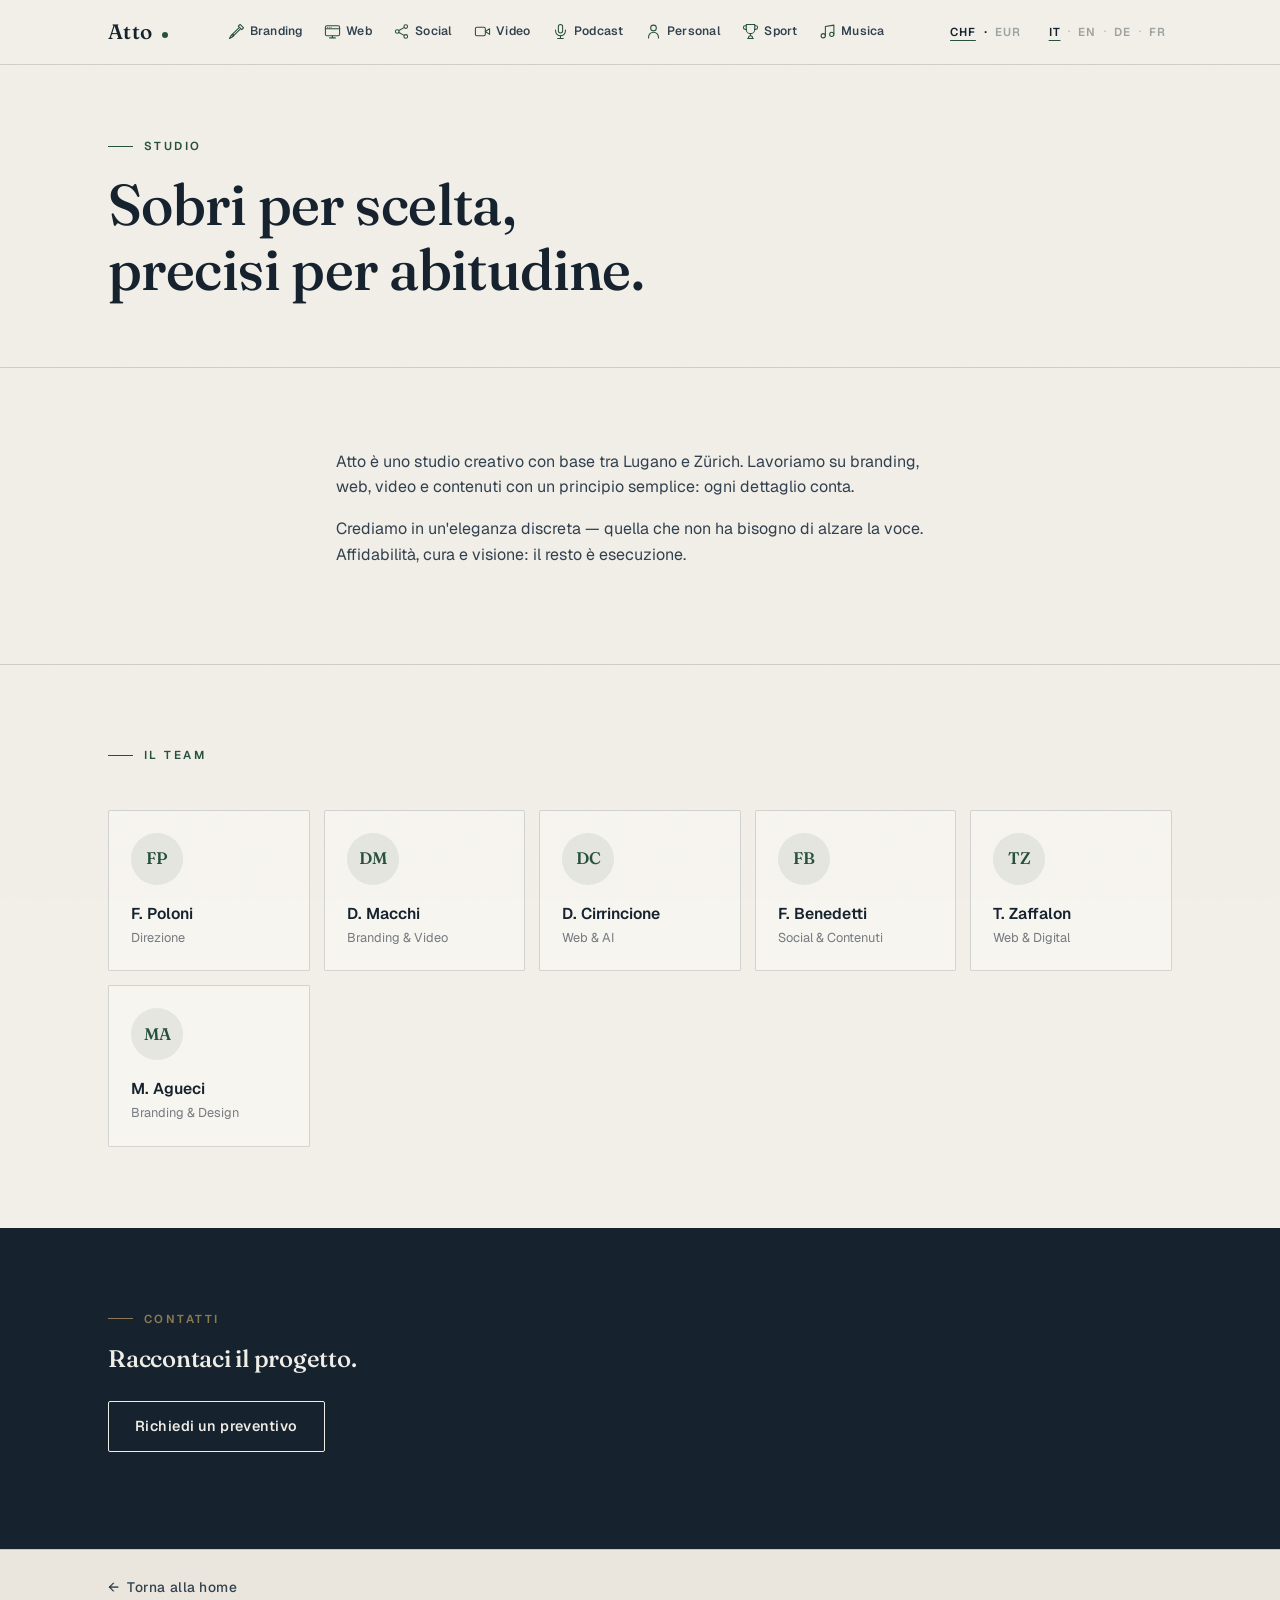
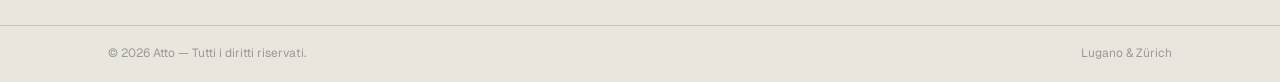
==== commit 722a93a5: "v3" ====
--- a/about.html
+++ b/about.html
@@ -17,8 +17,13 @@
 
 <header class="site-header">
   <div class="header-in">
-    <a class="back-home" href="index.html"><span aria-hidden="true">←</span>&nbsp;<span data-i18n="nav.backhome">Torna alla home</span></a>
+    <a class="brand" href="index.html">Atto<span class="brand-dot"></span></a>
+    <nav class="services-nav" data-services-nav aria-label="Servizi"></nav>
     <div class="header-tools">
+      <div class="currency-switch" aria-label="Valuta">
+        <button data-currency="CHF">CHF</button><span class="sep">·</span>
+        <button data-currency="EUR">EUR</button>
+      </div>
       <div class="lang-switch" aria-label="Lingua">
         <button data-lang="it">IT</button><span class="sep">·</span>
         <button data-lang="en">EN</button><span class="sep">·</span>
--- a/style.css
+++ b/style.css
@@ -36,6 +36,10 @@
 /* ---------- reset ---------- */
 *,*::before,*::after{ box-sizing:border-box; }
 html{ -webkit-text-size-adjust:100%; scroll-behavior:smooth; }
+
+/* scrollbar nascosta su tutte le pagine (lo scroll resta attivo) */
+html{ scrollbar-width:none; -ms-overflow-style:none; }
+html::-webkit-scrollbar, body::-webkit-scrollbar{ display:none; }
 body{
   margin:0;
   background:var(--paper);
@@ -107,6 +111,56 @@
 .back-home span[aria-hidden]{ transition:transform .25s var(--ease); }
 .back-home:hover span[aria-hidden]{ transform:translateX(-3px); }
 .header-tools{ display:flex; align-items:center; gap:16px; }
+
+/* ---------- nav servizi (icone + parola) ---------- */
+.services-nav{ position:relative; flex:1; min-width:0; display:flex; justify-content:center; }
+.nav-links{ display:flex; align-items:center; gap:clamp(6px,1.2vw,16px); }
+.nav-svc{
+  display:inline-flex; align-items:center; gap:.42em;
+  font-size:.76rem; font-weight:560; letter-spacing:.02em;
+  color:var(--ink-soft); padding:5px 3px;
+  border-bottom:1px solid transparent;
+  white-space:nowrap;
+  transition:color .25s var(--ease), border-color .25s var(--ease);
+}
+.nav-svc .nav-svc-icon{ display:grid; place-content:center; color:var(--pine); }
+.nav-svc svg{ width:17px; height:17px; }
+.nav-svc:hover{ color:var(--ink); border-bottom-color:var(--line-strong); }
+.nav-svc:hover svg [pathLength]{ animation:draw .9s var(--ease) both; }
+.nav-svc[aria-current="page"]{ color:var(--pine); border-bottom-color:var(--pine); }
+.nav-toggle{
+  display:none; align-items:center; gap:.5em;
+  font-size:.76rem; font-weight:600; letter-spacing:.1em; text-transform:uppercase;
+  color:var(--ink-soft); padding:6px 10px;
+  border:1px solid var(--line); border-radius:var(--r);
+  transition:color .25s var(--ease), border-color .25s var(--ease);
+}
+.nav-toggle:hover{ color:var(--ink); border-color:var(--line-strong); }
+.nav-toggle .nav-caret{ font-size:.7em; transition:transform .3s var(--ease); }
+.services-nav.open .nav-toggle .nav-caret{ transform:rotate(180deg); }
+@media (max-width:1120px){
+  .services-nav{ justify-content:flex-end; padding-right:14px; }
+  .nav-toggle{ display:inline-flex; }
+  .nav-links{
+    display:none;
+    position:absolute; top:calc(100% + 12px); right:0; z-index:60;
+    flex-direction:column; align-items:stretch; gap:0;
+    min-width:220px;
+    background:var(--card); border:1px solid var(--line-strong); border-radius:var(--r);
+    box-shadow:0 22px 48px -20px rgba(22,35,46,.3);
+    padding:6px;
+  }
+  .services-nav.open .nav-links{ display:flex; animation:qflash .25s var(--ease); }
+  .nav-svc{ padding:10px 12px; font-size:.86rem; border-bottom:0; border-radius:var(--r); }
+  .nav-svc:hover{ background:var(--pine-soft); }
+  .nav-svc[aria-current="page"]{ background:var(--pine-soft); }
+}
+@media (max-width:560px){
+  .header-in{ height:58px; }
+  .header-tools{ gap:8px; }
+  .services-nav{ padding-right:8px; }
+  .lang-switch button,.currency-switch button{ padding:4px 4px; }
+}
 
 /* lingua e valuta */
 .lang-switch,.currency-switch{ display:flex; align-items:center; gap:2px; }
@@ -372,6 +426,103 @@
   padding:22px; font-size:.9rem; color:var(--muted); text-align:center;
 }
 
+/* ---- wizard a step singoli (v3) ---- */
+.wizard{ min-height:320px; }
+/* ultimo passo: il wizard contiene solo "← Indietro", niente altezza forzata */
+.wizard:not(:has(.step-block)){ min-height:0; }
+@keyframes steppop{
+  from{ opacity:0; transform:translateY(18px); }
+  to{ opacity:1; transform:none; }
+}
+.step-anim{ animation:steppop .55s var(--ease) both; }
+.wiz-back{
+  display:inline-flex; align-items:center; gap:.15em;
+  font-size:.82rem; font-weight:560; letter-spacing:.04em; color:var(--muted);
+  padding:4px 0; margin-bottom:14px;
+  border-bottom:1px solid transparent;
+  transition:color .25s var(--ease), border-color .25s var(--ease);
+}
+.wiz-back:hover{ color:var(--ink); border-bottom-color:var(--line-strong); }
+.step-question{ font-size:clamp(1.6rem,3.4vw,2.4rem); margin-bottom:.3em; }
+.wiz-actions{ margin-top:2rem; }
+
+/* opzioni wizard ("chi sei?") */
+.opt-cards{ display:grid; grid-template-columns:repeat(auto-fill,minmax(min(250px,100%),1fr)); gap:12px; }
+.opt-card{
+  position:relative; text-align:left;
+  border:1px solid var(--line); border-radius:var(--r); background:var(--card);
+  padding:20px 22px; display:flex; flex-direction:column; gap:5px;
+  transition:border-color .25s var(--ease), background .25s var(--ease), transform .25s var(--ease), box-shadow .25s var(--ease);
+}
+.opt-card:hover{
+  border-color:var(--pine); transform:translateY(-3px);
+  box-shadow:0 14px 34px -18px rgba(22,35,46,.25);
+}
+.opt-card[aria-pressed="true"]{ border-color:var(--pine); background:var(--pine-soft); }
+.opt-card .opt-label{ font-family:var(--serif); font-size:1.12rem; font-weight:540; padding-right:22px; }
+.opt-card .opt-desc{ font-size:.84rem; color:var(--muted); }
+.opt-card .opt-arrow{
+  position:absolute; top:20px; right:18px;
+  color:var(--faint); font-size:.95rem;
+  transform:translateX(-6px); opacity:0;
+  transition:transform .3s var(--ease), opacity .3s var(--ease), color .3s var(--ease);
+}
+.opt-card:hover .opt-arrow{ transform:none; opacity:1; color:var(--pine); }
+
+/* tier consigliato */
+.tier-card.recommended{ border-color:var(--brass); }
+.tier-card.recommended.selected{ border-color:var(--pine); }
+.tier-reco{
+  position:absolute; top:-11px; left:18px;
+  font-size:.64rem; font-weight:600; letter-spacing:.16em; text-transform:uppercase;
+  color:var(--on-ink); background:var(--brass);
+  padding:3px 10px; border-radius:2px;
+}
+
+/* bundle di complementi ("gruppetti") */
+.bundle-group{ margin-bottom:1.9rem; }
+.bundle-fam{
+  font-size:.72rem; font-weight:600; letter-spacing:.2em; text-transform:uppercase;
+  color:var(--faint); margin:0 0 .7rem;
+  display:flex; align-items:center; gap:.9em;
+}
+.bundle-excl{
+  font-size:.66rem; letter-spacing:.08em; text-transform:none;
+  color:var(--brass); border:1px solid currentColor; border-radius:2px; padding:1px 7px;
+}
+.bundle-cards{ display:flex; flex-direction:column; gap:10px; }
+.bundle-card{
+  display:flex; align-items:flex-start; gap:14px; text-align:left;
+  border:1px solid var(--line); border-radius:var(--r); background:var(--card);
+  padding:16px 18px;
+  transition:border-color .25s var(--ease), background .25s var(--ease);
+}
+.bundle-card:hover{ border-color:var(--line-strong); }
+.bundle-card[aria-pressed="true"]{ border-color:var(--pine); background:var(--pine-soft); }
+.bundle-card .b-check{
+  width:16px; height:16px; flex:none; margin-top:3px;
+  border:1px solid var(--line-strong); border-radius:2px; background:var(--paper);
+  display:inline-grid; place-content:center;
+  transition:background .2s var(--ease), border-color .2s var(--ease);
+}
+.bundle-card .b-check::before{
+  content:""; width:9px; height:9px; transform:scale(0);
+  background:var(--on-ink);
+  clip-path:polygon(14% 44%,0 65%,40% 100%,100% 16%,80% 0,38% 66%);
+  transition:transform .15s var(--ease);
+}
+.bundle-card[aria-pressed="true"] .b-check{ background:var(--pine); border-color:var(--pine); }
+.bundle-card[aria-pressed="true"] .b-check::before{ transform:scale(1); }
+.bundle-card .b-main{ flex:1; min-width:0; display:flex; flex-direction:column; gap:3px; }
+.bundle-card .b-name{ font-family:var(--serif); font-size:1.05rem; font-weight:540; }
+.bundle-card .b-items{ font-size:.8rem; color:var(--muted); line-height:1.5; }
+.bundle-card .b-note{ font-size:.74rem; color:var(--warn); }
+.bundle-card .b-price{ font-weight:600; white-space:nowrap; font-size:.92rem; margin-top:2px; }
+
+.flow-steps span{ cursor:default; }
+.flow-steps span.done{ cursor:pointer; }
+.flow-steps span.done:hover{ color:var(--pine); }
+
 /* ---- riepilogo sticky ---- */
 .quote-panel{
   position:sticky; top:88px;
@@ -604,3 +755,160 @@
 @media (prefers-reduced-motion:reduce){
   .anim-rise, .hero h1 .line > span, .tile:hover svg [pathLength], .q-flash{ animation:none!important; }
 }
+
+/* ===================================================================
+   V3 — HOME A PANNELLI FULL-SCREEN (snap morbido)
+   =================================================================== */
+.panel{
+  min-height:100vh; min-height:100svh;
+  display:flex; align-items:center;
+  border-top:1px solid var(--line);
+  padding:96px 0 56px;
+  position:relative; overflow:hidden;
+}
+.panel:first-of-type{ border-top:0; }
+.panel > .container{ width:100%; position:relative; z-index:2; }
+.panel-title{ font-size:clamp(2rem,4.6vw,3.4rem); max-width:18ch; }
+.panel.band-dark{ border-top-color:transparent; }
+.panel .tiles-grid{ margin-top:clamp(20px,3.5vh,36px); }
+
+/* ---- 1 · hero: marchio grande + loop di icone ---- */
+.home-brandmark{
+  font-size:clamp(4rem,13vw,9.5rem);
+  font-weight:500; letter-spacing:-.02em; line-height:1;
+  margin:0 0 .18em;
+  display:flex; align-items:baseline; gap:.1em;
+}
+.home-brandmark .brand-dot{
+  width:.11em; height:.11em; background:var(--pine); border-radius:50%;
+  display:inline-block; transform:none;
+  animation:dotpulse 3.2s var(--ease) infinite;
+}
+@keyframes dotpulse{
+  0%,100%{ transform:scale(1); }
+  50%{ transform:scale(1.35); background:var(--pine-deep); }
+}
+.home-hero .lede{ max-width:44ch; }
+
+.hero-loop{
+  display:flex; flex-wrap:wrap; gap:clamp(10px,1.8vw,20px);
+  margin-top:clamp(28px,5vh,52px);
+}
+.loop-ic{
+  width:54px; height:54px; border-radius:14px;
+  display:grid; place-content:center;
+  background:var(--card); border:1px solid var(--line);
+  color:var(--pine);
+  transition:transform .3s var(--ease), border-color .3s var(--ease), background .3s var(--ease), color .3s var(--ease);
+}
+.loop-ic svg{ width:25px; height:25px; }
+.loop-ic:hover{ transform:translateY(-4px); border-color:var(--pine); background:var(--pine); color:var(--on-ink); }
+/* carosello vivo: icone piccole SEMPRE visibili e complete;
+   l'evidenziazione (.is-live, via js) viaggia da sola tra le tile */
+.loop-ic svg [pathLength]{ stroke-dashoffset:0; }
+.loop-ic.is-live{
+  transform:translateY(-6px) scale(1.07);
+  border-color:var(--pine); background:var(--pine); color:var(--on-ink);
+  box-shadow:0 10px 26px -10px rgba(22,60,46,.55), 0 0 0 5px rgba(22,60,46,.08);
+}
+/* didascalia sotto le icone (solo mobile/tablet: su desktop c'è il palco) */
+.hero-loop-caption{
+  margin-top:14px; min-height:1.6em;
+  font-family:var(--serif); font-style:italic; font-weight:500;
+  font-size:clamp(1.05rem,1.8vw,1.3rem); color:var(--pine);
+}
+.hero-loop-caption .cap-swap{ display:inline-block; animation:capswap .5s var(--ease) both; }
+@keyframes capswap{
+  from{ opacity:0; transform:translateY(8px); filter:blur(2px); }
+  to{ opacity:1; transform:none; filter:none; }
+}
+
+/* ---- palco: l'icona attiva, enorme, nello spazio a destra dell'hero ---- */
+.hero-stage{
+  position:absolute; z-index:1; pointer-events:none;
+  right:clamp(40px,8vw,160px); top:50%; transform:translateY(-50%);
+  text-align:center;
+}
+.hero-stage .stage-icon svg{
+  width:clamp(240px,26vw,420px); height:clamp(240px,26vw,420px);
+  color:var(--pine);
+}
+/* il tratto si disegna quando la scena entra (.show) e si ritrae quando esce */
+.hero-stage svg [pathLength]{
+  stroke-dasharray:1; stroke-dashoffset:1;
+  transition:stroke-dashoffset .85s var(--ease);
+}
+.hero-stage.show svg [pathLength]{ stroke-dashoffset:0; }
+.stage-label{
+  margin-top:10px;
+  font-family:var(--serif); font-style:italic; font-weight:500;
+  font-size:clamp(1.4rem,2.4vw,2rem); color:var(--pine);
+  opacity:0; transform:translateY(10px); filter:blur(2px);
+  transition:opacity .5s var(--ease), transform .5s var(--ease), filter .5s var(--ease);
+}
+.hero-stage.show .stage-label{ opacity:1; transform:none; filter:none; }
+
+@media (min-width:1101px){
+  .hero-loop-caption{ display:none; } /* su desktop parla il palco */
+}
+@media (max-width:1100px){
+  .hero-stage{ display:none; } /* su mobile restano tile + didascalia */
+}
+
+.scroll-hint{
+  display:inline-flex; align-items:center; gap:.4em;
+  margin-top:clamp(28px,6vh,56px);
+  font-size:.85rem; font-weight:560; letter-spacing:.04em; color:var(--muted);
+  transition:color .25s var(--ease);
+}
+.scroll-hint:hover{ color:var(--pine); }
+.scroll-hint .hint-arrow{ display:inline-block; animation:hintbob 2.2s var(--ease) infinite; }
+@keyframes hintbob{
+  0%,100%{ transform:translateY(0); }
+  50%{ transform:translateY(5px); }
+}
+
+/* ---- 3 · studio: lettera watermark ---- */
+.panel-studio::before{
+  content:"A."; position:absolute; right:-3%; bottom:-16%;
+  font-family:var(--serif); font-style:italic; font-weight:500;
+  font-size:clamp(220px,40vw,560px); line-height:1;
+  color:var(--ink); opacity:.05;
+  pointer-events:none; z-index:1;
+}
+
+/* ---- 4 · lavori: cornici in attesa ---- */
+.work-frames{
+  display:grid; grid-template-columns:repeat(3,1fr); gap:14px;
+  margin-top:clamp(20px,4vh,36px); max-width:760px;
+}
+.work-frame{
+  aspect-ratio:4/3; border:1px solid var(--line); border-radius:var(--r);
+  background:var(--card); position:relative; overflow:hidden;
+}
+.work-frame::before{
+  content:""; position:absolute; inset:0;
+  background:linear-gradient(135deg, transparent 49.7%, var(--line) 49.7%, var(--line) 50.3%, transparent 50.3%);
+}
+.work-frame::after{
+  content:""; position:absolute; inset:0;
+  background:linear-gradient(105deg, transparent 42%, rgba(255,255,255,.35) 50%, transparent 58%);
+  transform:translateX(-120%);
+  animation:sheen 5.5s var(--ease) infinite;
+}
+.work-frame:nth-child(2)::after{ animation-delay:.5s; }
+.work-frame:nth-child(3)::after{ animation-delay:1s; }
+@keyframes sheen{
+  0%,55%{ transform:translateX(-120%); }
+  85%,100%{ transform:translateX(120%); }
+}
+@media (max-width:640px){
+  .work-frames{ grid-template-columns:repeat(2,1fr); }
+  .work-frames .work-frame:nth-child(3){ display:none; }
+}
+
+@media (prefers-reduced-motion:reduce){
+  .loop-ic svg [pathLength]{ animation:none!important; transition:none!important; stroke-dashoffset:0; }
+  .hero-loop-caption .cap-swap{ animation:none!important; }
+  .home-brandmark .brand-dot, .scroll-hint .hint-arrow, .work-frame::after{ animation:none!important; }
+}
